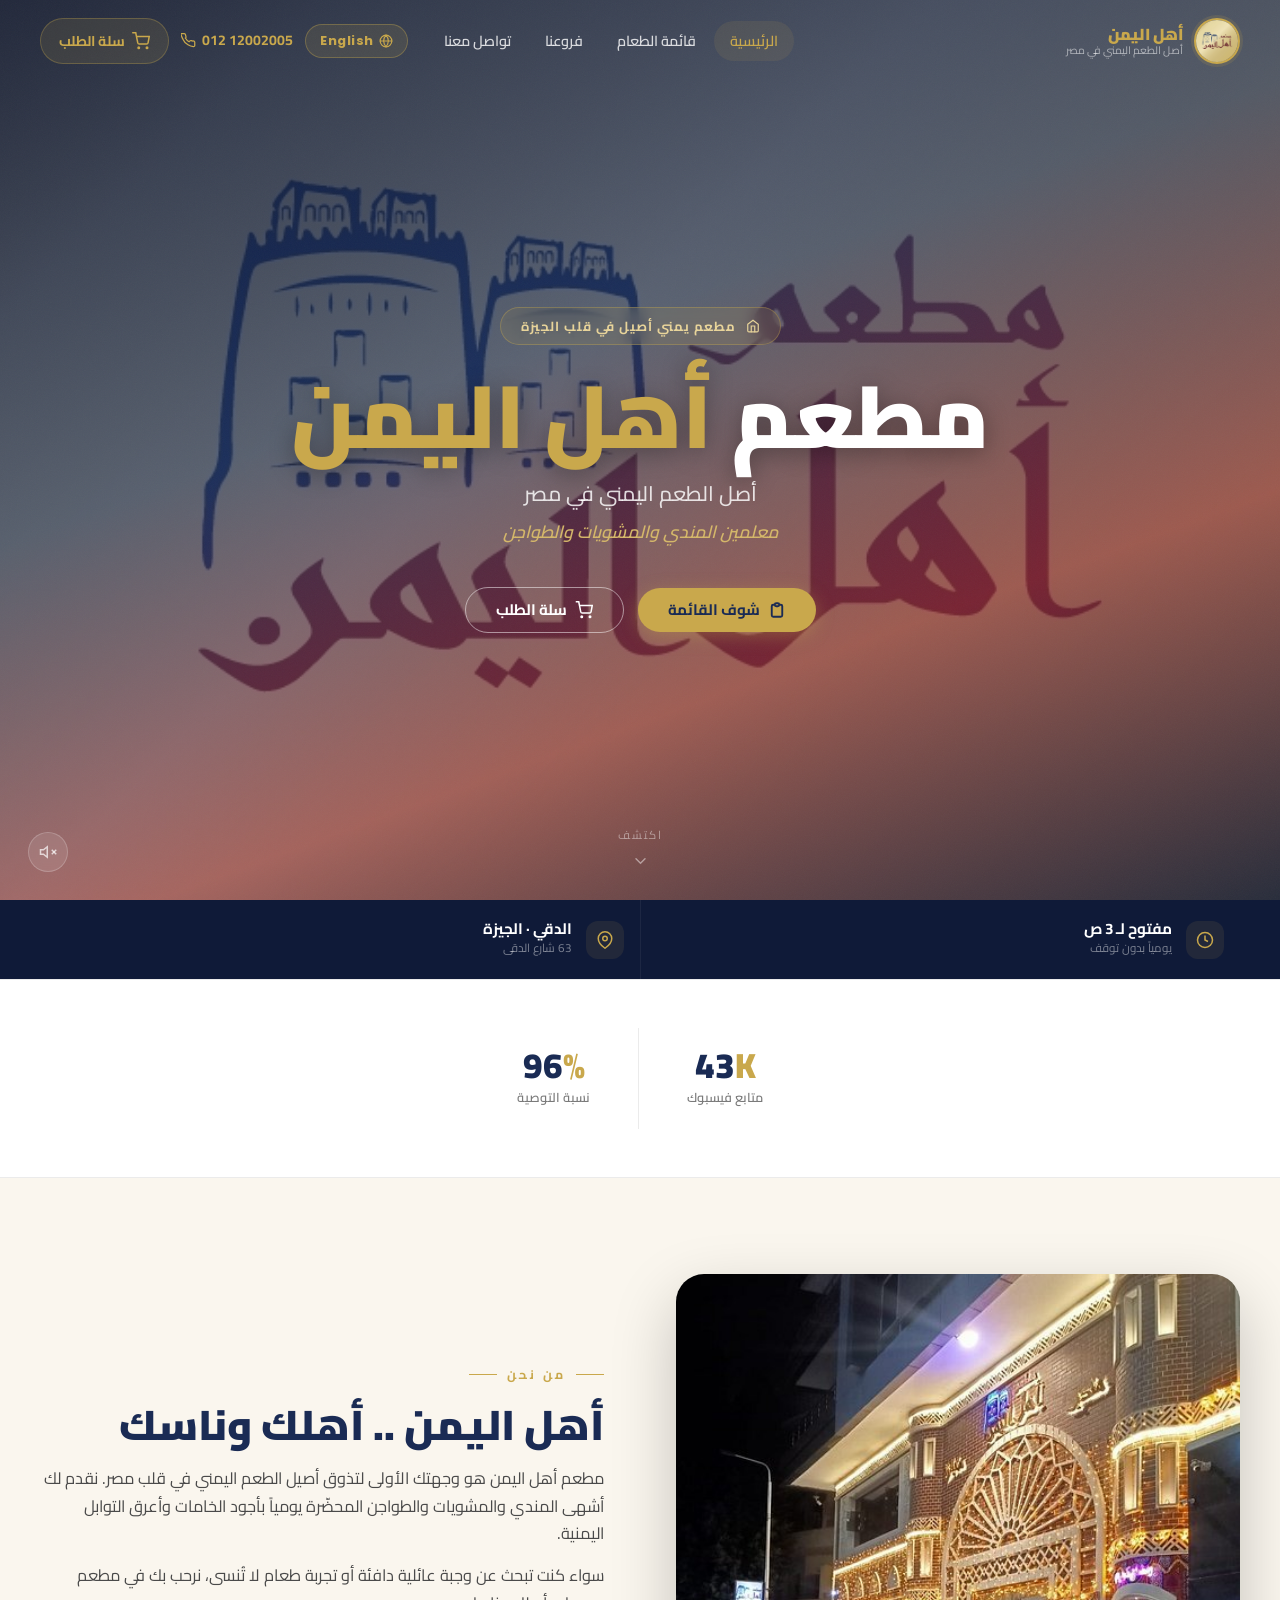
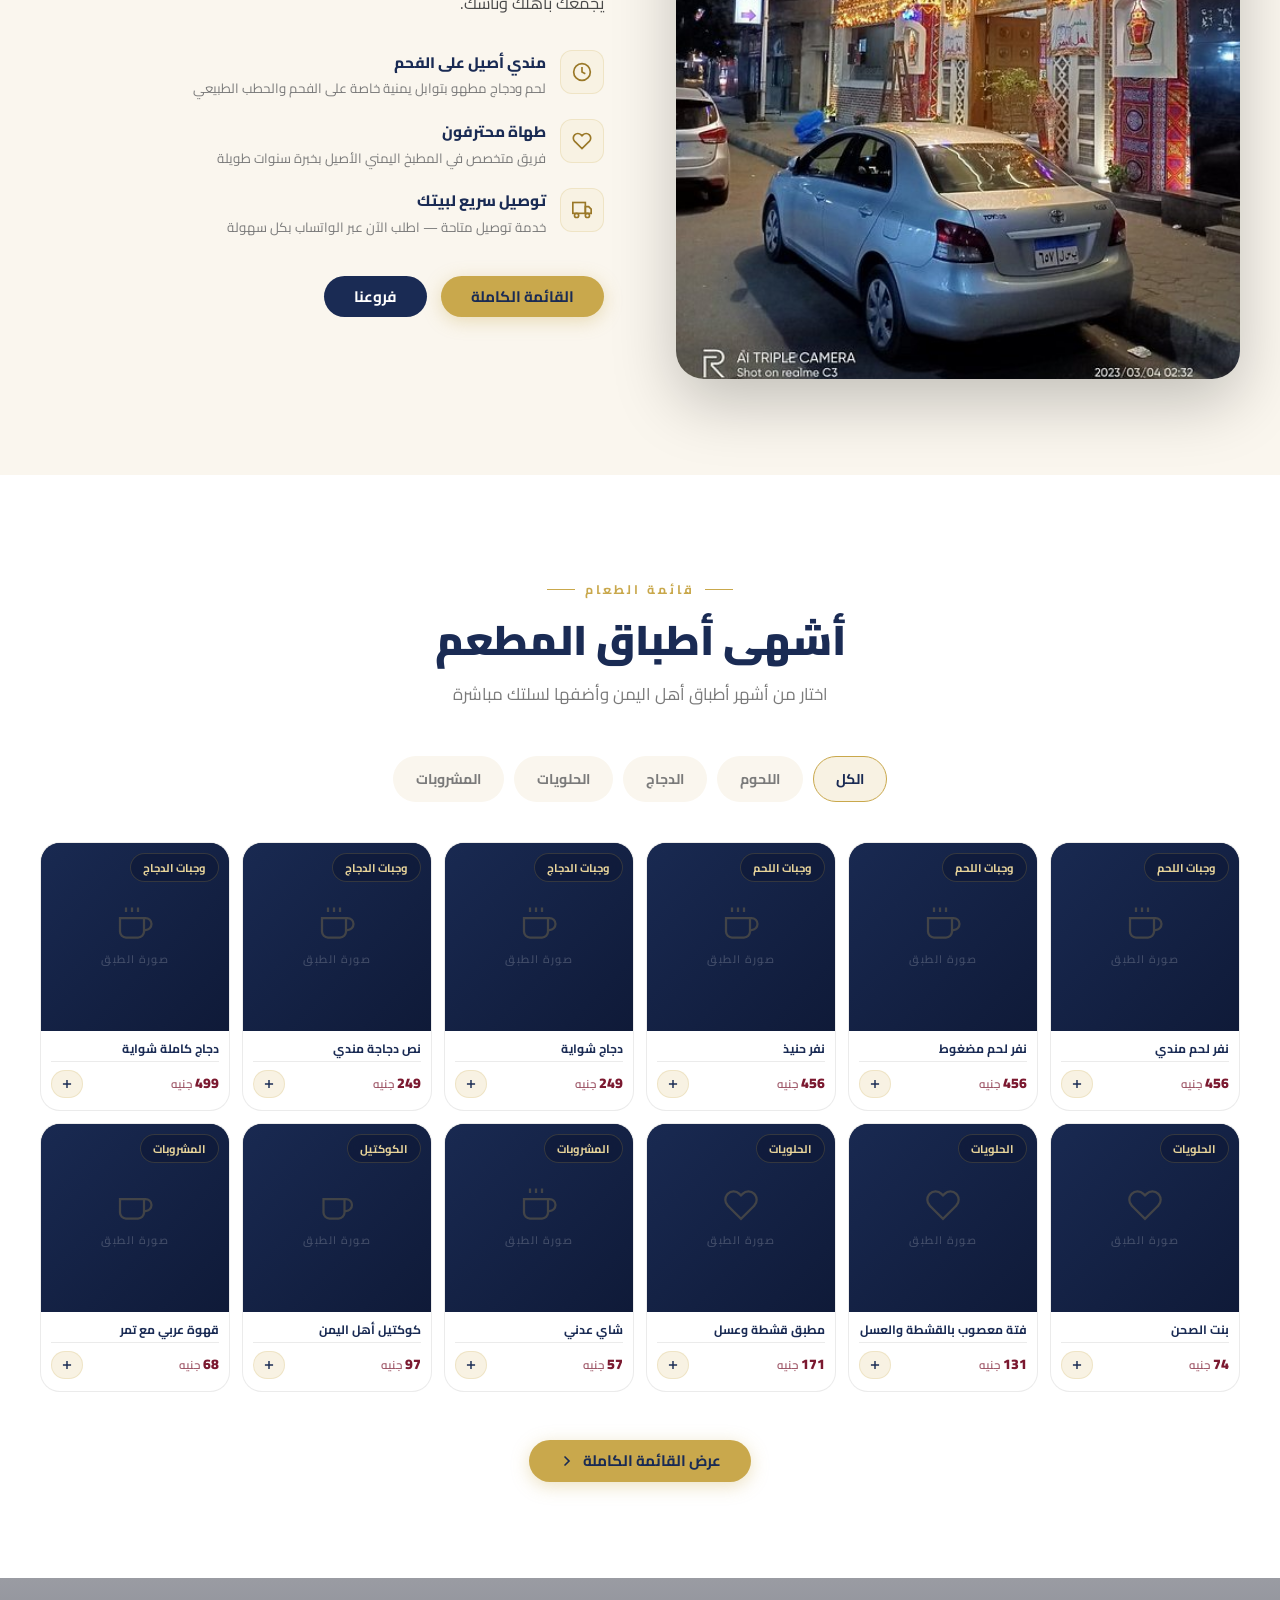
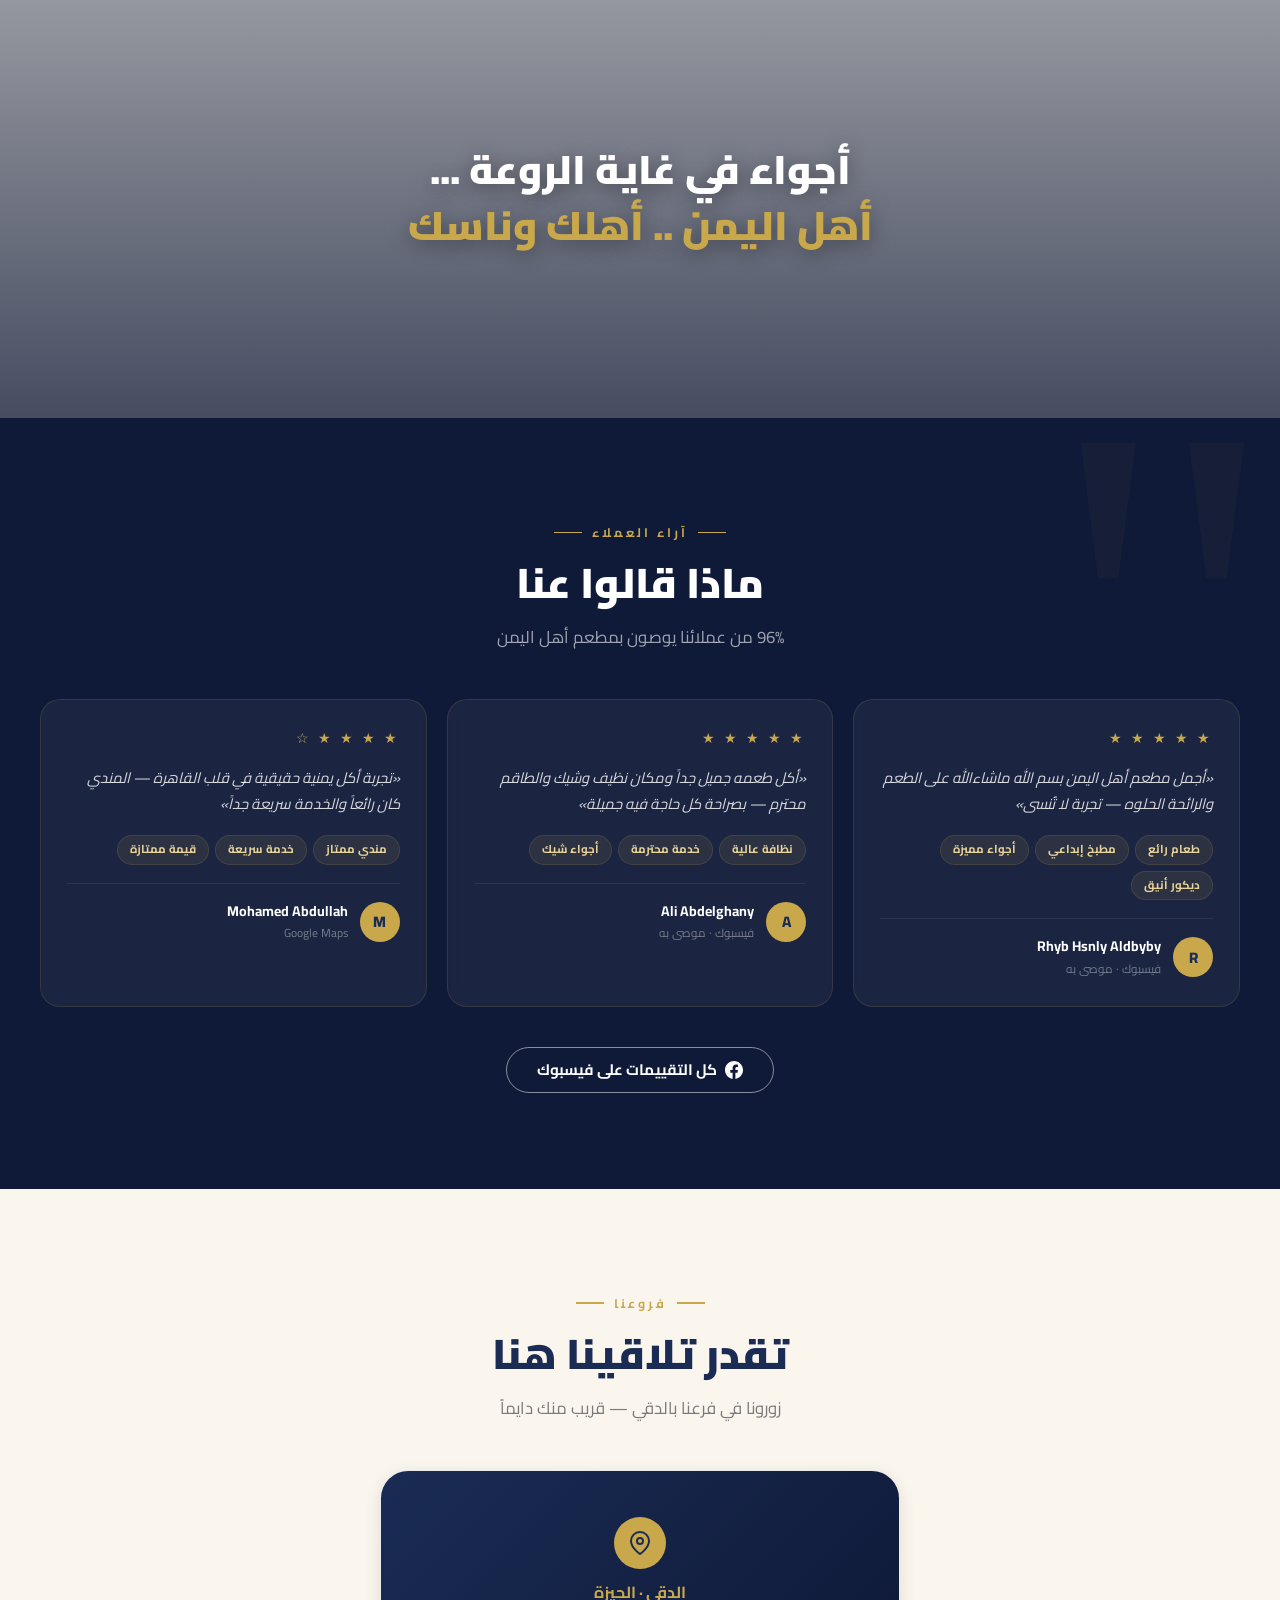
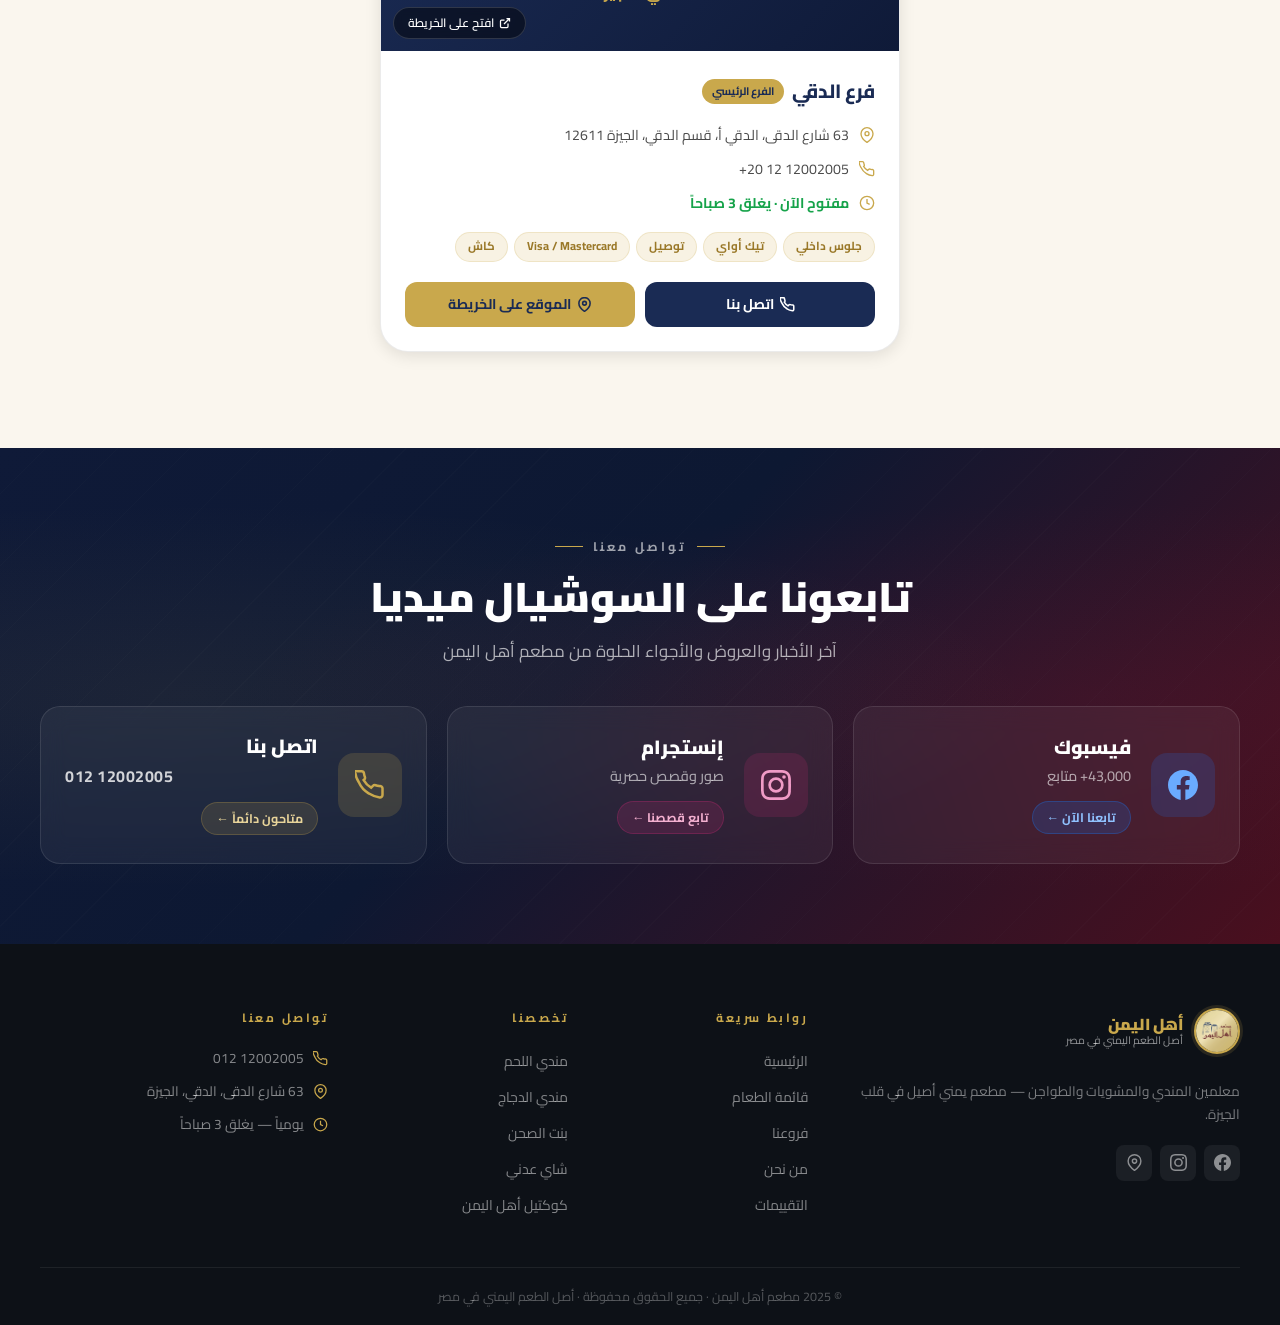
==== index.html @ 8a1598e8 "Initial commit — Bab AlYemen Modern Restaurant website Complete static website with 4 pages (index, " ====
<!DOCTYPE html>
<html lang="ar" dir="rtl">
<head>
  <meta charset="UTF-8">
  <meta name="viewport" content="width=device-width, initial-scale=1.0">
  <title>مطعم أهل اليمن | أصل الطعم اليمني في مصر</title>
  <meta name="description" content="مطعم أهل اليمن — معلمين المندي والمشويات والطواجن في قلب الدقي، الجيزة.">
  <link rel="icon" type="image/jpeg" href="photos/شعار.jpg">
  <link rel="preconnect" href="https://fonts.googleapis.com">
  <link rel="preconnect" href="https://fonts.gstatic.com" crossorigin>
  <link href="https://fonts.googleapis.com/css2?family=Cairo:wght@300;400;600;700;900&family=Poppins:wght@400;600;700;900&display=swap" rel="stylesheet">
  <link rel="stylesheet" href="css/style.css">
</head>
<body>

<!-- ══════════════════════════════════════
     HEADER
══════════════════════════════════════ -->
<header class="header" id="mainHeader">
  <div class="container header-inner">
    <a href="index.html" class="logo">
      <img class="logo-img" src="photos/شعار.jpg" alt="Ahl Al-Yemen Restaurant">
      <div class="logo-text">
        <span class="logo-name" data-ar="أهل اليمن">Ahl Al-Yemen</span>
        <span class="logo-tagline" data-ar="أصل الطعم اليمني في مصر">Authentic Yemeni Taste in Egypt</span>
      </div>
    </a>

    <nav class="nav">
      <a href="index.html" class="active" data-ar="الرئيسية">Home</a>
      <a href="menu.html" data-ar="قائمة الطعام">Menu</a>
      <a href="branches.html" data-ar="فروعنا">Our Branches</a>
      <a href="contact.html" data-ar="تواصل معنا">Contact Us</a>
    </nav>

    <div class="header-actions">
      <!-- Language Toggle -->
      <button class="lang-toggle" id="langToggle" onclick="toggleLanguage()" aria-label="Switch language">
        <svg viewBox="0 0 24 24" fill="none" stroke="currentColor" stroke-width="2" stroke-linecap="round"><circle cx="12" cy="12" r="10"/><line x1="2" y1="12" x2="22" y2="12"/><path d="M12 2a15.3 15.3 0 014 10 15.3 15.3 0 01-4 10 15.3 15.3 0 01-4-10 15.3 15.3 0 014-10z"/></svg>
        <span id="langLabel">English</span>
      </button>

      <a href="tel:+201212002005" class="header-phone">
        <svg viewBox="0 0 24 24" fill="none" stroke="currentColor" stroke-width="2" stroke-linecap="round"><path d="M22 16.92v3a2 2 0 01-2.18 2 19.79 19.79 0 01-8.63-3.07A19.5 19.5 0 013.07 9.81a19.79 19.79 0 01-3.07-8.67A2 2 0 012.18 1h3a2 2 0 012 1.72c.127.96.361 1.903.7 2.81a2 2 0 01-.45 2.11L6.91 8.09a16 16 0 006 6l1.45-1.45a2 2 0 012.11-.45c.907.339 1.85.573 2.81.7A2 2 0 0122 14.92z"/></svg>
        012 12002005
      </a>
      <button class="btn-cart" onclick="openCart()" aria-label="Order Cart">
        <svg viewBox="0 0 24 24" fill="none" stroke="currentColor" stroke-width="2" stroke-linecap="round"><circle cx="9" cy="21" r="1"/><circle cx="20" cy="21" r="1"/><path d="M1 1h4l2.68 13.39a2 2 0 002 1.61h9.72a2 2 0 002-1.61L23 6H6"/></svg>
        <span data-ar="سلة الطلب">Order Cart</span>
        <span class="cart-badge" hidden>0</span>
      </button>
    </div>

    <button class="menu-toggle" id="menuToggle" aria-label="Menu" aria-expanded="false">
      <span></span><span></span><span></span>
    </button>
  </div>
</header>

<!-- Mobile overlay + drawer -->
<div class="mobile-overlay" id="mobileOverlay"></div>
<aside class="mobile-drawer" id="mobileDrawer">
  <div class="mobile-drawer-head">
    <a href="index.html" class="logo">
      <img class="logo-img" src="photos/شعار.jpg" alt="Ahl Al-Yemen" style="width:38px;height:38px;">
      <div class="logo-text"><span class="logo-name" data-ar="أهل اليمن">Ahl Al-Yemen</span></div>
    </a>
    <button class="mobile-drawer-close" id="mobileClose" aria-label="Close">
      <svg width="18" height="18" viewBox="0 0 24 24" fill="none" stroke="currentColor" stroke-width="2.5" stroke-linecap="round"><line x1="18" y1="6" x2="6" y2="18"/><line x1="6" y1="6" x2="18" y2="18"/></svg>
    </button>
  </div>
  <nav class="mobile-drawer-nav">
    <a href="index.html" class="active" data-ar="الرئيسية">Home</a>
    <a href="menu.html" data-ar="قائمة الطعام">Menu</a>
    <a href="branches.html" data-ar="فروعنا">Our Branches</a>
    <a href="contact.html" data-ar="تواصل معنا">Contact Us</a>
  </nav>
  <div class="mobile-drawer-foot">
    <button class="btn btn-gold" onclick="openCart();document.getElementById('mobileDrawer').classList.remove('open');" style="width:100%;justify-content:center;">
      <svg width="18" height="18" viewBox="0 0 24 24" fill="none" stroke="currentColor" stroke-width="2"><circle cx="9" cy="21" r="1"/><circle cx="20" cy="21" r="1"/><path d="M1 1h4l2.68 13.39a2 2 0 002 1.61h9.72a2 2 0 002-1.61L23 6H6"/></svg>
      <span data-ar="سلة الطلب">Order Cart</span> <span class="cart-badge" hidden>0</span>
    </button>
    <a href="tel:+201212002005" class="btn btn-navy" style="width:100%;justify-content:center;direction:ltr;">012 12002005</a>
  </div>
</aside>

<!-- ══════════════════════════════════════
     HERO — VIDEO BACKGROUND
══════════════════════════════════════ -->
<section class="hero" id="home">
  <div class="hero-video-wrap">
    <video id="heroVideo" autoplay muted loop playsinline preload="auto" poster="photos/شعار.jpg">
      <source src="photos/ee.mp4" type="video/mp4">
    </video>
  </div>
  <div class="hero-overlay"></div>
  <div class="hero-grain"></div>

  <div class="container hero-content">
    <div class="hero-eyebrow">
      <svg viewBox="0 0 24 24" fill="none" stroke="currentColor" stroke-width="2" stroke-linecap="round"><path d="M3 9l9-7 9 7v11a2 2 0 01-2 2H5a2 2 0 01-2-2z"/><polyline points="9 22 9 12 15 12 15 22"/></svg>
      <span data-ar="مطعم يمني أصيل في قلب الجيزة">Authentic Yemeni Restaurant in the Heart of Giza</span>
    </div>
    <h1 class="hero-title"><span data-ar="مطعم ">Ahl </span><span class="gold" data-ar="أهل اليمن">Al-Yemen</span><span data-ar=""> Restaurant</span></h1>
    <p class="hero-subtitle" data-ar="أصل الطعم اليمني في مصر">Authentic Yemeni Taste in Egypt</p>
    <p class="hero-tagline" data-ar="معلمين المندي والمشويات والطواجن">Masters of Mandi, Grills &amp; Stews</p>
    <div class="hero-ctas">
      <a href="menu.html" class="btn btn-gold">
        <svg width="18" height="18" viewBox="0 0 24 24" fill="none" stroke="currentColor" stroke-width="2.5" stroke-linecap="round"><path d="M9 5H7a2 2 0 00-2 2v12a2 2 0 002 2h10a2 2 0 002-2V7a2 2 0 00-2-2h-2M9 5a2 2 0 002 2h2a2 2 0 002-2M9 5a2 2 0 012-2h2a2 2 0 012 2"/></svg>
        <span data-ar="شوف القائمة">View Menu</span>
      </a>
      <button class="btn btn-ghost" onclick="openCart()">
        <svg width="18" height="18" viewBox="0 0 24 24" fill="none" stroke="currentColor" stroke-width="2"><circle cx="9" cy="21" r="1"/><circle cx="20" cy="21" r="1"/><path d="M1 1h4l2.68 13.39a2 2 0 002 1.61h9.72a2 2 0 002-1.61L23 6H6"/></svg>
        <span data-ar="سلة الطلب">Order Cart</span>
      </button>
    </div>
  </div>

  <button class="video-ctrl" id="videoCtrl" aria-label="Mute">
    <svg class="ico-mute" viewBox="0 0 24 24" fill="none" stroke="currentColor" stroke-width="2"><polygon points="11 5 6 9 2 9 2 15 6 15 11 19 11 5"/><line x1="23" y1="9" x2="17" y2="15"/><line x1="17" y1="9" x2="23" y2="15"/></svg>
    <svg class="ico-unmute" style="display:none" viewBox="0 0 24 24" fill="none" stroke="currentColor" stroke-width="2"><polygon points="11 5 6 9 2 9 2 15 6 15 11 19 11 5"/><path d="M15.54 8.46a5 5 0 010 7.07M19.07 4.93a10 10 0 010 14.14"/></svg>
  </button>

  <div class="hero-scroll" aria-hidden="true">
    <span data-ar="اكتشف">Discover</span>
    <svg viewBox="0 0 24 24" fill="none" stroke="currentColor" stroke-width="2" stroke-linecap="round"><polyline points="6 9 12 15 18 9"/></svg>
  </div>
</section>

<!-- ══════════════════════════════════════
     STATS BAR
══════════════════════════════════════ -->
<div class="stats-bar">
  <div class="container stats-inner">
    <div class="stat-item">
      <div class="stat-ico">
        <svg viewBox="0 0 24 24" fill="none" stroke="currentColor" stroke-width="2"><circle cx="12" cy="12" r="10"/><polyline points="12 6 12 12 16 14"/></svg>
      </div>
      <div><div class="stat-val" data-ar="مفتوح لـ 3 ص">Open till 3 AM</div><div class="stat-lbl" data-ar="يومياً بدون توقف">Daily Non-stop</div></div>
    </div>
    <div class="stat-item">
      <div class="stat-ico">
        <svg viewBox="0 0 24 24" fill="none" stroke="currentColor" stroke-width="2"><path d="M21 10c0 7-9 13-9 13s-9-6-9-13a9 9 0 0118 0z"/><circle cx="12" cy="10" r="3"/></svg>
      </div>
      <div><div class="stat-val" data-ar="الدقي · الجيزة">Dokki · Giza</div><div class="stat-lbl" data-ar="63 شارع الدقى">63 Dokki St.</div></div>
    </div>
  </div>
</div>

<!-- ══════════════════════════════════════
     TRUST NUMBERS
══════════════════════════════════════ -->
<div class="trust-row">
  <div class="container trust-inner">
    <div class="trust-item reveal">
      <div class="trust-num">43<span class="accent">K</span></div>
      <div class="trust-lbl" data-ar="متابع فيسبوك">Facebook Followers</div>
    </div>
    <div class="trust-item reveal reveal-delay-1">
      <div class="trust-num">96<span class="accent">%</span></div>
      <div class="trust-lbl" data-ar="نسبة التوصية">Recommendation Rate</div>
    </div>
  </div>
</div>

<!-- ══════════════════════════════════════
     ABOUT
══════════════════════════════════════ -->
<section class="about-section" id="about">
  <div class="container about-grid">
    <div class="about-visual reveal">
      <div class="about-video-wrap">
        <img src="photos/ww.jpg" alt="مطعم أهل اليمن" style="width:100%;height:100%;object-fit:cover;display:block;max-width:none;">
      </div>
    </div>

    <div class="about-content reveal reveal-delay-1">
      <div class="section-label" data-ar="من نحن">About Us</div>
      <h2 class="section-title" data-ar="أهل اليمن .. أهلك وناسك">Ahl Al-Yemen... Your Family</h2>
      <p class="about-text" data-ar="مطعم أهل اليمن هو وجهتك الأولى لتذوق أصيل الطعم اليمني في قلب مصر. نقدم لك أشهى المندي والمشويات والطواجن المحضّرة يومياً بأجود الخامات وأعرق التوابل اليمنية.">Ahl Al-Yemen Restaurant is your first destination for authentic Yemeni cuisine in the heart of Egypt. We serve the finest Mandi, grills and stews prepared daily with the best ingredients and the most authentic Yemeni spices.</p>
      <p class="about-text" data-ar="سواء كنت تبحث عن وجبة عائلية دافئة أو تجربة طعام لا تُنسى، نرحب بك في مطعم يجمعك بأهلك وناسك.">Whether you're looking for a warm family meal or an unforgettable dining experience, we welcome you to a restaurant that brings you together with your people.</p>

      <div class="about-features">
        <div class="about-feature">
          <div class="about-feat-ico">
            <svg viewBox="0 0 24 24" fill="none" stroke="currentColor" stroke-width="2"><path d="M12 2C6.48 2 2 6.48 2 12s4.48 10 10 10 10-4.48 10-10S17.52 2 12 2z"/><path d="M12 6v6l4 2"/></svg>
          </div>
          <div>
            <div class="about-feat-title" data-ar="مندي أصيل على الفحم">Authentic Charcoal Mandi</div>
            <div class="about-feat-desc" data-ar="لحم ودجاج مطهو بتوابل يمنية خاصة على الفحم والحطب الطبيعي">Lamb and chicken slow-cooked with special Yemeni spices over natural charcoal</div>
          </div>
        </div>
        <div class="about-feature">
          <div class="about-feat-ico">
            <svg viewBox="0 0 24 24" fill="none" stroke="currentColor" stroke-width="2"><path d="M20.84 4.61a5.5 5.5 0 00-7.78 0L12 5.67l-1.06-1.06a5.5 5.5 0 00-7.78 7.78l1.06 1.06L12 21.23l7.78-7.78 1.06-1.06a5.5 5.5 0 000-7.78z"/></svg>
          </div>
          <div>
            <div class="about-feat-title" data-ar="طهاة محترفون">Professional Chefs</div>
            <div class="about-feat-desc" data-ar="فريق متخصص في المطبخ اليمني الأصيل بخبرة سنوات طويلة">A team specialized in authentic Yemeni cuisine with years of experience</div>
          </div>
        </div>
        <div class="about-feature">
          <div class="about-feat-ico">
            <svg viewBox="0 0 24 24" fill="none" stroke="currentColor" stroke-width="2"><rect x="1" y="3" width="15" height="13"/><polygon points="16 8 20 8 23 11 23 16 16 16 16 8"/><circle cx="5.5" cy="18.5" r="2.5"/><circle cx="18.5" cy="18.5" r="2.5"/></svg>
          </div>
          <div>
            <div class="about-feat-title" data-ar="توصيل سريع لبيتك">Fast Home Delivery</div>
            <div class="about-feat-desc" data-ar="خدمة توصيل متاحة — اطلب الآن عبر الواتساب بكل سهولة">Delivery available — order now via WhatsApp with ease</div>
          </div>
        </div>
      </div>

      <div style="display:flex;gap:14px;flex-wrap:wrap;margin-top:36px;">
        <a href="menu.html" class="btn btn-gold" data-ar="القائمة الكاملة">Full Menu</a>
        <a href="branches.html" class="btn btn-navy" data-ar="فروعنا">Our Branches</a>
      </div>
    </div>
  </div>
</section>

<!-- ══════════════════════════════════════
     MENU PREVIEW
══════════════════════════════════════ -->
<section class="menu-preview" id="menu">
  <div class="container">
    <div class="section-header">
      <div class="section-label" data-ar="قائمة الطعام">Food Menu</div>
      <h2 class="section-title" data-ar="أشهى أطباق المطعم">Restaurant's Best Dishes</h2>
      <p class="section-sub" data-ar="اختار من أشهر أطباق أهل اليمن وأضفها لسلتك مباشرة">Choose from Ahl Al-Yemen's most popular dishes and add to your cart directly</p>
    </div>

    <div class="cat-filter">
      <button class="cat-pill active" data-cat="all" data-ar="الكل">All</button>
      <button class="cat-pill" data-cat="meat" data-ar="اللحوم">Meats</button>
      <button class="cat-pill" data-cat="chicken" data-ar="الدجاج">Chicken</button>
      <button class="cat-pill" data-cat="sweets" data-ar="الحلويات">Sweets</button>
      <button class="cat-pill" data-cat="drinks" data-ar="المشروبات">Drinks</button>
    </div>

    <div class="dish-grid">

      <!-- MEAT DISHES -->
      <article class="dish-card reveal" data-cat="meat">
        <div class="dish-photo">
          <div class="dish-photo-holder">
            <div class="dish-photo-pattern"></div>
            <svg viewBox="0 0 24 24" fill="none" stroke="currentColor" stroke-width="1.5"><path d="M18 8h1a4 4 0 010 8h-1M2 8h16v9a4 4 0 01-4 4H6a4 4 0 01-4-4V8zM6 1v3M10 1v3M14 1v3"/></svg>
            <span data-ar="صورة الطبق">Dish Photo</span>
          </div>
          <div class="dish-photo-badge" data-ar="وجبات اللحم">Meat Dishes</div>
        </div>
        <div class="dish-body">
          <div class="dish-cat" data-ar="وجبات اللحم">Meat Dishes</div>
          <h3 class="dish-name" data-ar="نفر لحم مندي">Lamb Mandi (Single)</h3>
          <p class="dish-desc" data-ar="لحم مندي أصيل مطهو على الفحم مع أرز بالتوابل اليمنية وسحاوق أحمر">Authentic charcoal mandi lamb with saffron rice and red schug</p>
          <div class="dish-footer">
            <div class="dish-price">456 <small data-ar="جنيه">EGP</small></div>
            <button class="btn-add" data-id="meat-1" data-name="Lamb Mandi (Single)" data-price="456">
              <svg width="14" height="14" viewBox="0 0 24 24" fill="none" stroke="currentColor" stroke-width="2.5"><line x1="12" y1="5" x2="12" y2="19"/><line x1="5" y1="12" x2="19" y2="12"/></svg>
              <span class="btn-add-text" data-ar="أضف للسلة">Add to Cart</span>
            </button>
          </div>
        </div>
      </article>

      <article class="dish-card reveal reveal-delay-1" data-cat="meat">
        <div class="dish-photo">
          <div class="dish-photo-holder">
            <div class="dish-photo-pattern"></div>
            <svg viewBox="0 0 24 24" fill="none" stroke="currentColor" stroke-width="1.5"><path d="M18 8h1a4 4 0 010 8h-1M2 8h16v9a4 4 0 01-4 4H6a4 4 0 01-4-4V8zM6 1v3M10 1v3M14 1v3"/></svg>
            <span data-ar="صورة الطبق">Dish Photo</span>
          </div>
          <div class="dish-photo-badge" data-ar="وجبات اللحم">Meat Dishes</div>
        </div>
        <div class="dish-body">
          <div class="dish-cat" data-ar="وجبات اللحم">Meat Dishes</div>
          <h3 class="dish-name" data-ar="نفر لحم مضغوط">Compressed Lamb (Single)</h3>
          <p class="dish-desc" data-ar="لحم مضغوط على البخار بنكهة يمنية لا تُقاوم مع أرز البسمتي">Steamed compressed lamb with irresistible Yemeni flavors and basmati rice</p>
          <div class="dish-footer">
            <div class="dish-price">456 <small data-ar="جنيه">EGP</small></div>
            <button class="btn-add" data-id="meat-2" data-name="Compressed Lamb (Single)" data-price="456">
              <svg width="14" height="14" viewBox="0 0 24 24" fill="none" stroke="currentColor" stroke-width="2.5"><line x1="12" y1="5" x2="12" y2="19"/><line x1="5" y1="12" x2="19" y2="12"/></svg>
              <span class="btn-add-text" data-ar="أضف للسلة">Add to Cart</span>
            </button>
          </div>
        </div>
      </article>

      <article class="dish-card reveal reveal-delay-2" data-cat="meat">
        <div class="dish-photo">
          <div class="dish-photo-holder">
            <div class="dish-photo-pattern"></div>
            <svg viewBox="0 0 24 24" fill="none" stroke="currentColor" stroke-width="1.5"><path d="M18 8h1a4 4 0 010 8h-1M2 8h16v9a4 4 0 01-4 4H6a4 4 0 01-4-4V8zM6 1v3M10 1v3M14 1v3"/></svg>
            <span data-ar="صورة الطبق">Dish Photo</span>
          </div>
          <div class="dish-photo-badge" data-ar="وجبات اللحم">Meat Dishes</div>
        </div>
        <div class="dish-body">
          <div class="dish-cat" data-ar="وجبات اللحم">Meat Dishes</div>
          <h3 class="dish-name" data-ar="نفر حنيذ">Hanith Lamb (Single)</h3>
          <p class="dish-desc" data-ar="لحم حنيذ يمني أصيل مطهو ببطء مع الأرز والتوابل">Authentic Yemeni slow-cooked hanith lamb with rice and spices</p>
          <div class="dish-footer">
            <div class="dish-price">456 <small data-ar="جنيه">EGP</small></div>
            <button class="btn-add" data-id="meat-3" data-name="Hanith Lamb (Single)" data-price="456">
              <svg width="14" height="14" viewBox="0 0 24 24" fill="none" stroke="currentColor" stroke-width="2.5"><line x1="12" y1="5" x2="12" y2="19"/><line x1="5" y1="12" x2="19" y2="12"/></svg>
              <span class="btn-add-text" data-ar="أضف للسلة">Add to Cart</span>
            </button>
          </div>
        </div>
      </article>

      <!-- CHICKEN -->
      <article class="dish-card reveal" data-cat="chicken">
        <div class="dish-photo">
          <div class="dish-photo-holder">
            <div class="dish-photo-pattern"></div>
            <svg viewBox="0 0 24 24" fill="none" stroke="currentColor" stroke-width="1.5"><path d="M18 8h1a4 4 0 010 8h-1M2 8h16v9a4 4 0 01-4 4H6a4 4 0 01-4-4V8zM6 1v3M10 1v3M14 1v3"/></svg>
            <span data-ar="صورة الطبق">Dish Photo</span>
          </div>
          <div class="dish-photo-badge" data-ar="وجبات الدجاج">Chicken Dishes</div>
        </div>
        <div class="dish-body">
          <div class="dish-cat" data-ar="وجبات الدجاج">Chicken Dishes</div>
          <h3 class="dish-name" data-ar="دجاج شواية">Grilled Chicken (Half)</h3>
          <p class="dish-desc" data-ar="نصف دجاجة شواية بالتتبيلة الحرازي مع الأرز وسلطة السحاوق الأحمر">Half grilled chicken with Harazi marinade, rice and red schug salad</p>
          <div class="dish-footer">
            <div class="dish-price">249 <small data-ar="جنيه">EGP</small></div>
            <button class="btn-add" data-id="chk-1" data-name="Grilled Chicken (Half)" data-price="249.66">
              <svg width="14" height="14" viewBox="0 0 24 24" fill="none" stroke="currentColor" stroke-width="2.5"><line x1="12" y1="5" x2="12" y2="19"/><line x1="5" y1="12" x2="19" y2="12"/></svg>
              <span class="btn-add-text" data-ar="أضف للسلة">Add to Cart</span>
            </button>
          </div>
        </div>
      </article>

      <article class="dish-card reveal reveal-delay-1" data-cat="chicken">
        <div class="dish-photo">
          <div class="dish-photo-holder">
            <div class="dish-photo-pattern"></div>
            <svg viewBox="0 0 24 24" fill="none" stroke="currentColor" stroke-width="1.5"><path d="M18 8h1a4 4 0 010 8h-1M2 8h16v9a4 4 0 01-4 4H6a4 4 0 01-4-4V8zM6 1v3M10 1v3M14 1v3"/></svg>
            <span data-ar="صورة الطبق">Dish Photo</span>
          </div>
          <div class="dish-photo-badge" data-ar="وجبات الدجاج">Chicken Dishes</div>
        </div>
        <div class="dish-body">
          <div class="dish-cat" data-ar="وجبات الدجاج">Chicken Dishes</div>
          <h3 class="dish-name" data-ar="نص دجاجة مندي">Half Chicken Mandi</h3>
          <p class="dish-desc" data-ar="نصف دجاجة مندي مع الأرز والسحاوق الأحمر">Half chicken mandi with rice and red schug</p>
          <div class="dish-footer">
            <div class="dish-price">249 <small data-ar="جنيه">EGP</small></div>
            <button class="btn-add" data-id="chk-2" data-name="Half Chicken Mandi" data-price="249.66">
              <svg width="14" height="14" viewBox="0 0 24 24" fill="none" stroke="currentColor" stroke-width="2.5"><line x1="12" y1="5" x2="12" y2="19"/><line x1="5" y1="12" x2="19" y2="12"/></svg>
              <span class="btn-add-text" data-ar="أضف للسلة">Add to Cart</span>
            </button>
          </div>
        </div>
      </article>

      <article class="dish-card reveal reveal-delay-2" data-cat="chicken">
        <div class="dish-photo">
          <div class="dish-photo-holder">
            <div class="dish-photo-pattern"></div>
            <svg viewBox="0 0 24 24" fill="none" stroke="currentColor" stroke-width="1.5"><path d="M18 8h1a4 4 0 010 8h-1M2 8h16v9a4 4 0 01-4 4H6a4 4 0 01-4-4V8zM6 1v3M10 1v3M14 1v3"/></svg>
            <span data-ar="صورة الطبق">Dish Photo</span>
          </div>
          <div class="dish-photo-badge" data-ar="وجبات الدجاج">Chicken Dishes</div>
        </div>
        <div class="dish-body">
          <div class="dish-cat" data-ar="وجبات الدجاج">Chicken Dishes</div>
          <h3 class="dish-name" data-ar="دجاج كاملة شواية">Full Grilled Chicken</h3>
          <p class="dish-desc" data-ar="دجاجة كاملة تكفي فردين مع أرز مندي وسلطة سحاوق أحمر">Whole chicken serves two with mandi rice and red schug salad</p>
          <div class="dish-footer">
            <div class="dish-price">499 <small data-ar="جنيه">EGP</small></div>
            <button class="btn-add" data-id="chk-3" data-name="Full Grilled Chicken" data-price="499.32">
              <svg width="14" height="14" viewBox="0 0 24 24" fill="none" stroke="currentColor" stroke-width="2.5"><line x1="12" y1="5" x2="12" y2="19"/><line x1="5" y1="12" x2="19" y2="12"/></svg>
              <span class="btn-add-text" data-ar="أضف للسلة">Add to Cart</span>
            </button>
          </div>
        </div>
      </article>

      <!-- SWEETS -->
      <article class="dish-card reveal" data-cat="sweets">
        <div class="dish-photo">
          <div class="dish-photo-holder">
            <div class="dish-photo-pattern"></div>
            <svg viewBox="0 0 24 24" fill="none" stroke="currentColor" stroke-width="1.5"><path d="M20.84 4.61a5.5 5.5 0 00-7.78 0L12 5.67l-1.06-1.06a5.5 5.5 0 00-7.78 7.78l1.06 1.06L12 21.23l7.78-7.78 1.06-1.06a5.5 5.5 0 000-7.78z"/></svg>
            <span data-ar="صورة الطبق">Dish Photo</span>
          </div>
          <div class="dish-photo-badge" data-ar="الحلويات">Sweets</div>
        </div>
        <div class="dish-body">
          <div class="dish-cat" data-ar="الحلويات">Sweets</div>
          <h3 class="dish-name" data-ar="بنت الصحن">Bint Al-Sahn</h3>
          <p class="dish-desc" data-ar="الحلوى اليمنية الأشهر — عجينة طرية بالعسل الطبيعي والسمن البلدي">Yemen's most famous dessert — soft dough with natural honey and ghee</p>
          <div class="dish-footer">
            <div class="dish-price">74 <small data-ar="جنيه">EGP</small></div>
            <button class="btn-add" data-id="sw-1" data-name="Bint Al-Sahn" data-price="74.10">
              <svg width="14" height="14" viewBox="0 0 24 24" fill="none" stroke="currentColor" stroke-width="2.5"><line x1="12" y1="5" x2="12" y2="19"/><line x1="5" y1="12" x2="19" y2="12"/></svg>
              <span class="btn-add-text" data-ar="أضف للسلة">Add to Cart</span>
            </button>
          </div>
        </div>
      </article>

      <article class="dish-card reveal reveal-delay-1" data-cat="sweets">
        <div class="dish-photo">
          <div class="dish-photo-holder">
            <div class="dish-photo-pattern"></div>
            <svg viewBox="0 0 24 24" fill="none" stroke="currentColor" stroke-width="1.5"><path d="M20.84 4.61a5.5 5.5 0 00-7.78 0L12 5.67l-1.06-1.06a5.5 5.5 0 00-7.78 7.78l1.06 1.06L12 21.23l7.78-7.78 1.06-1.06a5.5 5.5 0 000-7.78z"/></svg>
            <span data-ar="صورة الطبق">Dish Photo</span>
          </div>
          <div class="dish-photo-badge" data-ar="الحلويات">Sweets</div>
        </div>
        <div class="dish-body">
          <div class="dish-cat" data-ar="الحلويات">Sweets</div>
          <h3 class="dish-name" data-ar="فتة معصوب بالقشطة والعسل">Ma'soob with Cream &amp; Honey</h3>
          <p class="dish-desc" data-ar="معصوب مع القشطة الطازجة والعسل الطبيعي">Ma'soob with fresh cream and natural honey</p>
          <div class="dish-footer">
            <div class="dish-price">131 <small data-ar="جنيه">EGP</small></div>
            <button class="btn-add" data-id="sw-2" data-name="Ma'soob with Cream & Honey" data-price="131.10">
              <svg width="14" height="14" viewBox="0 0 24 24" fill="none" stroke="currentColor" stroke-width="2.5"><line x1="12" y1="5" x2="12" y2="19"/><line x1="5" y1="12" x2="19" y2="12"/></svg>
              <span class="btn-add-text" data-ar="أضف للسلة">Add to Cart</span>
            </button>
          </div>
        </div>
      </article>

      <article class="dish-card reveal reveal-delay-2" data-cat="sweets">
        <div class="dish-photo">
          <div class="dish-photo-holder">
            <div class="dish-photo-pattern"></div>
            <svg viewBox="0 0 24 24" fill="none" stroke="currentColor" stroke-width="1.5"><path d="M20.84 4.61a5.5 5.5 0 00-7.78 0L12 5.67l-1.06-1.06a5.5 5.5 0 00-7.78 7.78l1.06 1.06L12 21.23l7.78-7.78 1.06-1.06a5.5 5.5 0 000-7.78z"/></svg>
            <span data-ar="صورة الطبق">Dish Photo</span>
          </div>
          <div class="dish-photo-badge" data-ar="الحلويات">Sweets</div>
        </div>
        <div class="dish-body">
          <div class="dish-cat" data-ar="الحلويات">Sweets</div>
          <h3 class="dish-name" data-ar="مطبق قشطة وعسل">Matbaq with Cream &amp; Honey</h3>
          <p class="dish-desc" data-ar="يقدم ساخناً مع القشطة الطازجة والعسل الطبيعي">Served hot with fresh cream and natural honey</p>
          <div class="dish-footer">
            <div class="dish-price">171 <small data-ar="جنيه">EGP</small></div>
            <button class="btn-add" data-id="sw-3" data-name="Matbaq with Cream & Honey" data-price="171">
              <svg width="14" height="14" viewBox="0 0 24 24" fill="none" stroke="currentColor" stroke-width="2.5"><line x1="12" y1="5" x2="12" y2="19"/><line x1="5" y1="12" x2="19" y2="12"/></svg>
              <span class="btn-add-text" data-ar="أضف للسلة">Add to Cart</span>
            </button>
          </div>
        </div>
      </article>

      <!-- DRINKS -->
      <article class="dish-card reveal" data-cat="drinks">
        <div class="dish-photo">
          <div class="dish-photo-holder">
            <div class="dish-photo-pattern"></div>
            <svg viewBox="0 0 24 24" fill="none" stroke="currentColor" stroke-width="1.5"><path d="M18 8h1a4 4 0 010 8h-1M2 8h16v9a4 4 0 01-4 4H6a4 4 0 01-4-4V8z"/><path d="M6 1v3M10 1v3M14 1v3"/></svg>
            <span data-ar="صورة الطبق">Dish Photo</span>
          </div>
          <div class="dish-photo-badge" data-ar="المشروبات">Drinks</div>
        </div>
        <div class="dish-body">
          <div class="dish-cat" data-ar="المشروبات الساخنة">Hot Drinks</div>
          <h3 class="dish-name" data-ar="شاي عدني">Adeni Tea</h3>
          <p class="dish-desc" data-ar="شاي يمني تقليدي بالهيل والقرفة مع حليب محلى مكثف لطعم غني وعطري">Traditional Yemeni tea with cardamom and cinnamon with condensed milk</p>
          <div class="dish-footer">
            <div class="dish-price">57 <small data-ar="جنيه">EGP</small></div>
            <button class="btn-add" data-id="dr-1" data-name="Adeni Tea" data-price="57">
              <svg width="14" height="14" viewBox="0 0 24 24" fill="none" stroke="currentColor" stroke-width="2.5"><line x1="12" y1="5" x2="12" y2="19"/><line x1="5" y1="12" x2="19" y2="12"/></svg>
              <span class="btn-add-text" data-ar="أضف للسلة">Add to Cart</span>
            </button>
          </div>
        </div>
      </article>

      <article class="dish-card reveal reveal-delay-1" data-cat="drinks">
        <div class="dish-photo">
          <div class="dish-photo-holder">
            <div class="dish-photo-pattern"></div>
            <svg viewBox="0 0 24 24" fill="none" stroke="currentColor" stroke-width="1.5"><path d="M17 8h1a4 4 0 010 8h-1M3 8h14v9a4 4 0 01-4 4H7a4 4 0 01-4-4V8z"/></svg>
            <span data-ar="صورة الطبق">Dish Photo</span>
          </div>
          <div class="dish-photo-badge" data-ar="الكوكتيل">Cocktails</div>
        </div>
        <div class="dish-body">
          <div class="dish-cat" data-ar="الكوكتيل">Cocktails</div>
          <h3 class="dish-name" data-ar="كوكتيل أهل اليمن">Ahl Al-Yemen Cocktail</h3>
          <p class="dish-desc" data-ar="كوكتيل المطعم الخاص من المانجو الطازج والنعناع">Restaurant's special cocktail with fresh mango and mint</p>
          <div class="dish-footer">
            <div class="dish-price">97 <small data-ar="جنيه">EGP</small></div>
            <button class="btn-add" data-id="dr-2" data-name="Ahl Al-Yemen Cocktail" data-price="96.90">
              <svg width="14" height="14" viewBox="0 0 24 24" fill="none" stroke="currentColor" stroke-width="2.5"><line x1="12" y1="5" x2="12" y2="19"/><line x1="5" y1="12" x2="19" y2="12"/></svg>
              <span class="btn-add-text" data-ar="أضف للسلة">Add to Cart</span>
            </button>
          </div>
        </div>
      </article>

      <article class="dish-card reveal reveal-delay-2" data-cat="drinks">
        <div class="dish-photo">
          <div class="dish-photo-holder">
            <div class="dish-photo-pattern"></div>
            <svg viewBox="0 0 24 24" fill="none" stroke="currentColor" stroke-width="1.5"><path d="M18 8h1a4 4 0 010 8h-1M2 8h16v9a4 4 0 01-4 4H6a4 4 0 01-4-4V8z"/></svg>
            <span data-ar="صورة الطبق">Dish Photo</span>
          </div>
          <div class="dish-photo-badge" data-ar="المشروبات">Drinks</div>
        </div>
        <div class="dish-body">
          <div class="dish-cat" data-ar="المشروبات الساخنة">Hot Drinks</div>
          <h3 class="dish-name" data-ar="قهوة عربي مع تمر">Arabic Coffee with Dates</h3>
          <p class="dish-desc" data-ar="قهوة عربية أصيلة بنكهة الهيل تقدم مع التمر">Authentic Arabic coffee with cardamom served with dates</p>
          <div class="dish-footer">
            <div class="dish-price">68 <small data-ar="جنيه">EGP</small></div>
            <button class="btn-add" data-id="dr-3" data-name="Arabic Coffee with Dates" data-price="68.40">
              <svg width="14" height="14" viewBox="0 0 24 24" fill="none" stroke="currentColor" stroke-width="2.5"><line x1="12" y1="5" x2="12" y2="19"/><line x1="5" y1="12" x2="19" y2="12"/></svg>
              <span class="btn-add-text" data-ar="أضف للسلة">Add to Cart</span>
            </button>
          </div>
        </div>
      </article>

    </div><!-- /dish-grid -->

    <div style="text-align:center;margin-top:48px;">
      <a href="menu.html" class="btn btn-gold">
        <span data-ar="عرض القائمة الكاملة">View Full Menu</span>
        <svg width="16" height="16" viewBox="0 0 24 24" fill="none" stroke="currentColor" stroke-width="2.5" stroke-linecap="round"><polyline points="9 18 15 12 9 6"/></svg>
      </a>
    </div>
  </div>
</section>

<!-- ══════════════════════════════════════
     AMBIANCE STRIP
══════════════════════════════════════ -->
<div class="ambiance-strip">
  <video autoplay muted loop playsinline>
    <source src="photos/ee.mp4" type="video/mp4">
  </video>
  <div class="ambiance-overlay">
    <p class="ambiance-text"><span data-ar="أجواء في غاية الروعة ...">An Atmosphere of Pure Excellence...</span><br><span class="gold" data-ar="أهل اليمن .. أهلك وناسك">Ahl Al-Yemen... Your Family</span></p>
  </div>
</div>

<!-- ══════════════════════════════════════
     REVIEWS
══════════════════════════════════════ -->
<section class="reviews-section" id="reviews">
  <div class="container">
    <div class="section-header">
      <div class="section-label" data-ar="آراء العملاء">Customer Reviews</div>
      <h2 class="section-title" data-ar="ماذا قالوا عنا">What They Said About Us</h2>
      <p class="section-sub" style="color:rgba(255,255,255,0.6);" data-ar="96% من عملائنا يوصون بمطعم أهل اليمن">96% of our customers recommend Ahl Al-Yemen Restaurant</p>
    </div>
    <div class="reviews-grid">
      <div class="review-card reveal">
        <div class="review-stars">★ ★ ★ ★ ★</div>
        <p class="review-text" data-ar="«أجمل مطعم أهل اليمن بسم الله ماشاءالله على الطعم والرائحة الحلوه — تجربة لا تُنسى»">"The most beautiful restaurant, Ahl Al-Yemen — amazing taste and wonderful aroma — an unforgettable experience"</p>
        <div class="review-tags">
          <span class="review-tag" data-ar="طعام رائع">Amazing Food</span>
          <span class="review-tag" data-ar="مطبخ إبداعي">Creative Kitchen</span>
          <span class="review-tag" data-ar="أجواء مميزة">Great Atmosphere</span>
          <span class="review-tag" data-ar="ديكور أنيق">Elegant Decor</span>
        </div>
        <div class="review-author">
          <div class="review-av">R</div>
          <div>
            <div class="review-name">Rhyb Hsnly Aldbyby</div>
            <div class="review-via" data-ar="فيسبوك · موصى به">Facebook · Recommended</div>
          </div>
        </div>
      </div>
      <div class="review-card reveal reveal-delay-1">
        <div class="review-stars">★ ★ ★ ★ ★</div>
        <p class="review-text" data-ar="«أكل طعمه جميل جداً ومكان نظيف وشيك والطاقم محترم — بصراحة كل حاجة فيه جميلة»">"The food tastes amazing, the place is clean and elegant, and the staff is professional — honestly everything is beautiful"</p>
        <div class="review-tags">
          <span class="review-tag" data-ar="نظافة عالية">High Cleanliness</span>
          <span class="review-tag" data-ar="خدمة محترمة">Professional Service</span>
          <span class="review-tag" data-ar="أجواء شيك">Chic Atmosphere</span>
        </div>
        <div class="review-author">
          <div class="review-av">A</div>
          <div>
            <div class="review-name">Ali Abdelghany</div>
            <div class="review-via" data-ar="فيسبوك · موصى به">Facebook · Recommended</div>
          </div>
        </div>
      </div>
      <div class="review-card reveal reveal-delay-2">
        <div class="review-stars">★ ★ ★ ★ ☆</div>
        <p class="review-text" data-ar="«تجربة أكل يمنية حقيقية في قلب القاهرة — المندي كان رائعاً والخدمة سريعة جداً»">"A real Yemeni dining experience in the heart of Cairo — the mandi was excellent and the service was very fast"</p>
        <div class="review-tags">
          <span class="review-tag" data-ar="مندي ممتاز">Excellent Mandi</span>
          <span class="review-tag" data-ar="خدمة سريعة">Fast Service</span>
          <span class="review-tag" data-ar="قيمة ممتازة">Excellent Value</span>
        </div>
        <div class="review-author">
          <div class="review-av">M</div>
          <div>
            <div class="review-name">Mohamed Abdullah</div>
            <div class="review-via">Google Maps</div>
          </div>
        </div>
      </div>
    </div>
    <div style="text-align:center;margin-top:40px;">
      <a href="https://www.facebook.com/ahlelyemeneg/" target="_blank" rel="noopener" class="btn btn-ghost">
        <svg width="18" height="18" viewBox="0 0 24 24" fill="currentColor"><path d="M24 12.073c0-6.627-5.373-12-12-12s-12 5.373-12 12c0 5.99 4.388 10.954 10.125 11.854v-8.385H7.078v-3.47h3.047V9.43c0-3.007 1.792-4.669 4.533-4.669 1.312 0 2.686.235 2.686.235v2.953H15.83c-1.491 0-1.956.925-1.956 1.874v2.25h3.328l-.532 3.47h-2.796v8.385C19.612 23.027 24 18.062 24 12.073z"/></svg>
        <span data-ar="كل التقييمات على فيسبوك">All Reviews on Facebook</span>
      </a>
    </div>
  </div>
</section>

<!-- ══════════════════════════════════════
     BRANCH
══════════════════════════════════════ -->
<section class="branches-section" id="branches">
  <div class="container">
    <div class="section-header">
      <div class="section-label" data-ar="فروعنا">Our Branches</div>
      <h2 class="section-title" data-ar="تقدر تلاقينا هنا">Find Us Here</h2>
      <p class="section-sub" data-ar="زورونا في فرعنا بالدقي — قريب منك دايماً">Visit us at our Dokki branch — always close to you</p>
    </div>
    <div class="branch-card reveal">
      <div class="branch-map-head">
        <div class="branch-pin">
          <svg viewBox="0 0 24 24" fill="none" stroke="currentColor" stroke-width="2" stroke-linecap="round"><path d="M21 10c0 7-9 13-9 13s-9-6-9-13a9 9 0 0118 0z"/><circle cx="12" cy="10" r="3"/></svg>
        </div>
        <span class="branch-area" data-ar="الدقي · الجيزة">Dokki · Giza</span>
        <a href="https://maps.app.goo.gl/UrzkGZxTTeP987tWA" target="_blank" rel="noopener" class="branch-map-link">
          <svg viewBox="0 0 24 24" fill="none" stroke="currentColor" stroke-width="2.5"><path d="M18 13v6a2 2 0 01-2 2H5a2 2 0 01-2-2V8a2 2 0 012-2h6M15 3h6v6M10 14L21 3"/></svg>
          <span data-ar="افتح على الخريطة">Open on Map</span>
        </a>
      </div>
      <div class="branch-body">
        <div class="branch-title">
          <span data-ar="فرع الدقي">Dokki Branch</span>
          <span class="branch-badge" data-ar="الفرع الرئيسي">Main Branch</span>
        </div>
        <div class="branch-info-list">
          <div class="branch-info">
            <svg viewBox="0 0 24 24" fill="none" stroke="currentColor" stroke-width="2"><path d="M21 10c0 7-9 13-9 13s-9-6-9-13a9 9 0 0118 0z"/><circle cx="12" cy="10" r="3"/></svg>
            <span data-ar="63 شارع الدقى، الدقي أ، قسم الدقي، الجيزة 12611">63 Dokki St., Dokki A, Dokki District, Giza 12611</span>
          </div>
          <div class="branch-info">
            <svg viewBox="0 0 24 24" fill="none" stroke="currentColor" stroke-width="2"><path d="M22 16.92v3a2 2 0 01-2.18 2 19.79 19.79 0 01-8.63-3.07A19.5 19.5 0 013.07 9.81a19.79 19.79 0 01-3.07-8.67A2 2 0 012.18 1h3a2 2 0 012 1.72c.127.96.361 1.903.7 2.81a2 2 0 01-.45 2.11L6.91 8.09a16 16 0 006 6l1.45-1.45a2 2 0 012.11-.45c.907.339 1.85.573 2.81.7A2 2 0 0122 14.92z"/></svg>
            <span dir="ltr">+20 12 12002005</span>
          </div>
          <div class="branch-info">
            <svg viewBox="0 0 24 24" fill="none" stroke="currentColor" stroke-width="2"><circle cx="12" cy="12" r="10"/><polyline points="12 6 12 12 16 14"/></svg>
            <span class="branch-open" data-ar="مفتوح الآن · يغلق 3 صباحاً">Open Now · Closes at 3 AM</span>
          </div>
        </div>
        <div class="branch-services">
          <span class="branch-svc" data-ar="جلوس داخلي">Dine-in</span>
          <span class="branch-svc" data-ar="تيك أواي">Takeaway</span>
          <span class="branch-svc" data-ar="توصيل">Delivery</span>
          <span class="branch-svc">Visa / Mastercard</span>
          <span class="branch-svc" data-ar="كاش">Cash</span>
        </div>
        <div class="branch-btns">
          <a href="tel:+201212002005" class="branch-btn branch-btn-call">
            <svg viewBox="0 0 24 24" fill="none" stroke="currentColor" stroke-width="2.5"><path d="M22 16.92v3a2 2 0 01-2.18 2 19.79 19.79 0 01-8.63-3.07A19.5 19.5 0 013.07 9.81a19.79 19.79 0 01-3.07-8.67A2 2 0 012.18 1h3a2 2 0 012 1.72c.127.96.361 1.903.7 2.81a2 2 0 01-.45 2.11L6.91 8.09a16 16 0 006 6l1.45-1.45a2 2 0 012.11-.45c.907.339 1.85.573 2.81.7A2 2 0 0122 14.92z"/></svg>
            <span data-ar="اتصل بنا">Call Us</span>
          </a>
          <a href="https://maps.app.goo.gl/UrzkGZxTTeP987tWA" target="_blank" rel="noopener" class="branch-btn branch-btn-map">
            <svg viewBox="0 0 24 24" fill="none" stroke="currentColor" stroke-width="2.5"><path d="M21 10c0 7-9 13-9 13s-9-6-9-13a9 9 0 0118 0z"/><circle cx="12" cy="10" r="3"/></svg>
            <span data-ar="الموقع على الخريطة">Location on Map</span>
          </a>
        </div>
      </div>
    </div>
  </div>
</section>

<!-- ══════════════════════════════════════
     SOCIAL
══════════════════════════════════════ -->
<section class="social-section">
  <div class="container" style="position:relative;z-index:1;">
    <div class="section-label" style="justify-content:center;" data-ar="تواصل معنا">Contact Us</div>
    <h2 class="section-title" data-ar="تابعونا على السوشيال ميديا">Follow Us on Social Media</h2>
    <p class="section-sub" data-ar="آخر الأخبار والعروض والأجواء الحلوة من مطعم أهل اليمن">Latest news, offers and atmosphere from Ahl Al-Yemen Restaurant</p>

    <div class="social-cards">

      <!-- Facebook -->
      <a href="https://www.facebook.com/ahlelyemeneg/" target="_blank" rel="noopener" class="social-card social-card-fb">
        <div class="social-card-icon">
          <svg viewBox="0 0 24 24" fill="currentColor"><path d="M24 12.073c0-6.627-5.373-12-12-12s-12 5.373-12 12c0 5.99 4.388 10.954 10.125 11.854v-8.385H7.078v-3.47h3.047V9.43c0-3.007 1.792-4.669 4.533-4.669 1.312 0 2.686.235 2.686.235v2.953H15.83c-1.491 0-1.956.925-1.956 1.874v2.25h3.328l-.532 3.47h-2.796v8.385C19.612 23.027 24 18.062 24 12.073z"/></svg>
        </div>
        <div class="social-card-body">
          <div class="social-card-platform" data-ar="فيسبوك">Facebook</div>
          <div class="social-card-count" data-ar="43,000+ متابع">43K+ Followers</div>
          <div class="social-card-cta" data-ar="تابعنا الآن ←">Follow Us Now →</div>
        </div>
      </a>

      <!-- Instagram -->
      <a href="https://www.instagram.com/ahlalyaman/?hl=ar" target="_blank" rel="noopener" class="social-card social-card-ig">
        <div class="social-card-icon">
          <svg viewBox="0 0 24 24" fill="currentColor"><path d="M12 2.163c3.204 0 3.584.012 4.85.07 3.252.148 4.771 1.691 4.919 4.919.058 1.265.069 1.645.069 4.849 0 3.205-.012 3.584-.069 4.849-.149 3.225-1.664 4.771-4.919 4.919-1.266.058-1.644.07-4.85.07-3.204 0-3.584-.012-4.849-.07-3.26-.149-4.771-1.699-4.919-4.92-.058-1.265-.07-1.644-.07-4.849 0-3.204.013-3.583.07-4.849.149-3.227 1.664-4.771 4.919-4.919 1.266-.057 1.645-.069 4.849-.069zM12 0C8.741 0 8.333.014 7.053.072 2.695.272.273 2.69.073 7.052.014 8.333 0 8.741 0 12c0 3.259.014 3.668.072 4.948.2 4.358 2.618 6.78 6.98 6.98C8.333 23.986 8.741 24 12 24c3.259 0 3.668-.014 4.948-.072 4.354-.2 6.782-2.618 6.979-6.98.059-1.28.073-1.689.073-4.948 0-3.259-.014-3.667-.072-4.947-.196-4.354-2.617-6.78-6.979-6.98C15.668.014 15.259 0 12 0zm0 5.838a6.162 6.162 0 100 12.324 6.162 6.162 0 000-12.324zM12 16a4 4 0 110-8 4 4 0 010 8zm6.406-11.845a1.44 1.44 0 100 2.881 1.44 1.44 0 000-2.881z"/></svg>
        </div>
        <div class="social-card-body">
          <div class="social-card-platform" data-ar="إنستجرام">Instagram</div>
          <div class="social-card-count" data-ar="صور وقصص حصرية">Exclusive Photos & Stories</div>
          <div class="social-card-cta" data-ar="تابع قصصنا ←">Follow Our Stories →</div>
        </div>
      </a>

      <!-- Phone -->
      <a href="tel:+201212002005" class="social-card social-card-phone">
        <div class="social-card-icon">
          <svg viewBox="0 0 24 24" fill="none" stroke="currentColor" stroke-width="2" stroke-linecap="round"><path d="M22 16.92v3a2 2 0 01-2.18 2 19.79 19.79 0 01-8.63-3.07A19.5 19.5 0 013.07 9.81a19.79 19.79 0 01-3.07-8.67A2 2 0 012.18 1h3a2 2 0 012 1.72c.127.96.361 1.903.7 2.81a2 2 0 01-.45 2.11L6.91 8.09a16 16 0 006 6l1.45-1.45a2 2 0 012.11-.45c.907.339 1.85.573 2.81.7A2 2 0 0122 14.92z"/></svg>
        </div>
        <div class="social-card-body">
          <div class="social-card-platform" data-ar="اتصل بنا">Call Us</div>
          <div class="social-card-count" dir="ltr">012 12002005</div>
          <div class="social-card-cta" data-ar="متاحون دائماً ←">Always Available →</div>
        </div>
      </a>

    </div>
  </div>
</section>

<!-- ══════════════════════════════════════
     FOOTER
══════════════════════════════════════ -->
<footer class="footer">
  <div class="container footer-grid">
    <div>
      <a href="index.html" class="logo" style="margin-bottom:14px;display:inline-flex;">
        <img class="logo-img" src="photos/شعار.jpg" alt="Ahl Al-Yemen">
        <div class="logo-text">
          <span class="logo-name" data-ar="أهل اليمن">Ahl Al-Yemen</span>
          <span class="logo-tagline" data-ar="أصل الطعم اليمني في مصر">Authentic Yemeni Taste in Egypt</span>
        </div>
      </a>
      <p class="footer-tagline" data-ar="معلمين المندي والمشويات والطواجن — مطعم يمني أصيل في قلب الجيزة.">Masters of Mandi, Grills &amp; Stews — Authentic Yemeni Restaurant in the Heart of Giza.</p>
      <div class="footer-social-row">
        <a href="https://www.facebook.com/ahlelyemeneg/" target="_blank" rel="noopener" class="footer-social-ico" aria-label="Facebook">
          <svg viewBox="0 0 24 24" fill="currentColor"><path d="M24 12.073c0-6.627-5.373-12-12-12s-12 5.373-12 12c0 5.99 4.388 10.954 10.125 11.854v-8.385H7.078v-3.47h3.047V9.43c0-3.007 1.792-4.669 4.533-4.669 1.312 0 2.686.235 2.686.235v2.953H15.83c-1.491 0-1.956.925-1.956 1.874v2.25h3.328l-.532 3.47h-2.796v8.385C19.612 23.027 24 18.062 24 12.073z"/></svg>
        </a>
        <a href="https://www.instagram.com/ahlalyaman/?hl=ar" target="_blank" rel="noopener" class="footer-social-ico" aria-label="Instagram">
          <svg viewBox="0 0 24 24" fill="currentColor"><path d="M12 2.163c3.204 0 3.584.012 4.85.07 3.252.148 4.771 1.691 4.919 4.919.058 1.265.069 1.645.069 4.849 0 3.205-.012 3.584-.069 4.849-.149 3.225-1.664 4.771-4.919 4.919-1.266.058-1.644.07-4.85.07-3.204 0-3.584-.012-4.849-.07-3.26-.149-4.771-1.699-4.919-4.92-.058-1.265-.07-1.644-.07-4.849 0-3.204.013-3.583.07-4.849.149-3.227 1.664-4.771 4.919-4.919 1.266-.057 1.645-.069 4.849-.069zM12 0C8.741 0 8.333.014 7.053.072 2.695.272.273 2.69.073 7.052.014 8.333 0 8.741 0 12c0 3.259.014 3.668.072 4.948.2 4.358 2.618 6.78 6.98 6.98C8.333 23.986 8.741 24 12 24c3.259 0 3.668-.014 4.948-.072 4.354-.2 6.782-2.618 6.979-6.98.059-1.28.073-1.689.073-4.948 0-3.259-.014-3.667-.072-4.947-.196-4.354-2.617-6.78-6.979-6.98C15.668.014 15.259 0 12 0zm0 5.838a6.162 6.162 0 100 12.324 6.162 6.162 0 000-12.324zM12 16a4 4 0 110-8 4 4 0 010 8zm6.406-11.845a1.44 1.44 0 100 2.881 1.44 1.44 0 000-2.881z"/></svg>
        </a>
        <a href="https://maps.app.goo.gl/UrzkGZxTTeP987tWA" target="_blank" rel="noopener" class="footer-social-ico" aria-label="Location">
          <svg viewBox="0 0 24 24" fill="none" stroke="currentColor" stroke-width="2"><path d="M21 10c0 7-9 13-9 13s-9-6-9-13a9 9 0 0118 0z"/><circle cx="12" cy="10" r="3"/></svg>
        </a>
      </div>
    </div>
    <div>
      <h3 class="footer-col-title" data-ar="روابط سريعة">Quick Links</h3>
      <ul class="footer-links">
        <li><a href="index.html" data-ar="الرئيسية">Home</a></li>
        <li><a href="menu.html" data-ar="قائمة الطعام">Food Menu</a></li>
        <li><a href="branches.html" data-ar="فروعنا">Our Branches</a></li>
        <li><a href="#about" data-ar="من نحن">About Us</a></li>
        <li><a href="#reviews" data-ar="التقييمات">Reviews</a></li>
      </ul>
    </div>
    <div>
      <h3 class="footer-col-title" data-ar="تخصصنا">Our Specialties</h3>
      <ul class="footer-links">
        <li><a href="menu.html#meat" data-ar="مندي اللحم">Lamb Mandi</a></li>
        <li><a href="menu.html#chicken" data-ar="مندي الدجاج">Chicken Mandi</a></li>
        <li><a href="menu.html#sweets" data-ar="بنت الصحن">Bint Al-Sahn</a></li>
        <li><a href="menu.html#hotdrinks" data-ar="شاي عدني">Adeni Tea</a></li>
        <li><a href="menu.html#cocktails" data-ar="كوكتيل أهل اليمن">Ahl Al-Yemen Cocktail</a></li>
      </ul>
    </div>
    <div>
      <h3 class="footer-col-title" data-ar="تواصل معنا">Contact Us</h3>
      <div class="footer-contact">
        <div class="footer-contact-row">
          <svg viewBox="0 0 24 24" fill="none" stroke="currentColor" stroke-width="2"><path d="M22 16.92v3a2 2 0 01-2.18 2 19.79 19.79 0 01-8.63-3.07A19.5 19.5 0 013.07 9.81a19.79 19.79 0 01-3.07-8.67A2 2 0 012.18 1h3a2 2 0 012 1.72c.127.96.361 1.903.7 2.81a2 2 0 01-.45 2.11L6.91 8.09a16 16 0 006 6l1.45-1.45a2 2 0 012.11-.45c.907.339 1.85.573 2.81.7A2 2 0 0122 14.92z"/></svg>
          <span dir="ltr">012 12002005</span>
        </div>
        <div class="footer-contact-row">
          <svg viewBox="0 0 24 24" fill="none" stroke="currentColor" stroke-width="2"><path d="M21 10c0 7-9 13-9 13s-9-6-9-13a9 9 0 0118 0z"/><circle cx="12" cy="10" r="3"/></svg>
          <span data-ar="63 شارع الدقى، الدقي، الجيزة">63 Dokki St., Dokki, Giza</span>
        </div>
        <div class="footer-contact-row">
          <svg viewBox="0 0 24 24" fill="none" stroke="currentColor" stroke-width="2"><circle cx="12" cy="12" r="10"/><polyline points="12 6 12 12 16 14"/></svg>
          <span data-ar="يومياً — يغلق 3 صباحاً">Daily — Closes at 3 AM</span>
        </div>
      </div>
    </div>
  </div>
  <div class="container">
    <div class="footer-bottom" data-ar="© 2025 مطعم أهل اليمن · جميع الحقوق محفوظة · أصل الطعم اليمني في مصر">© 2025 Ahl Al-Yemen Restaurant · All Rights Reserved · Authentic Yemeni Taste in Egypt</div>
  </div>
</footer>

<!-- ══════════════════════════════════════
     FLOATING CART BUTTON (mobile)
══════════════════════════════════════ -->
<button class="float-cart" onclick="openCart()" aria-label="Order Cart">
  <svg viewBox="0 0 24 24" fill="none" stroke="currentColor" stroke-width="2"><circle cx="9" cy="21" r="1"/><circle cx="20" cy="21" r="1"/><path d="M1 1h4l2.68 13.39a2 2 0 002 1.61h9.72a2 2 0 002-1.61L23 6H6"/></svg>
  <span class="cart-badge" hidden>0</span>
</button>

<!-- ══════════════════════════════════════
     CART DRAWER
══════════════════════════════════════ -->
<div class="cart-overlay" id="cartOverlay"></div>
<aside class="cart-drawer" id="cartDrawer" role="dialog" aria-label="Order Cart">
  <div class="cart-head">
    <div class="cart-head-title">
      <svg viewBox="0 0 24 24" fill="none" stroke="currentColor" stroke-width="2"><circle cx="9" cy="21" r="1"/><circle cx="20" cy="21" r="1"/><path d="M1 1h4l2.68 13.39a2 2 0 002 1.61h9.72a2 2 0 002-1.61L23 6H6"/></svg>
      <span data-ar="سلة الطلب">Order Cart</span>
      <span class="cart-head-count" id="cartHeadCount">0</span>
    </div>
    <button class="cart-close" onclick="closeCart()" aria-label="Close">
      <svg viewBox="0 0 24 24" fill="none" stroke="currentColor" stroke-width="2.5" stroke-linecap="round"><line x1="18" y1="6" x2="6" y2="18"/><line x1="6" y1="6" x2="18" y2="18"/></svg>
    </button>
  </div>

  <div class="cart-body">
    <div class="cart-empty" id="cartEmpty">
      <div class="cart-empty-ico">
        <svg viewBox="0 0 24 24" fill="none" stroke="currentColor" stroke-width="1.5"><circle cx="9" cy="21" r="1"/><circle cx="20" cy="21" r="1"/><path d="M1 1h4l2.68 13.39a2 2 0 002 1.61h9.72a2 2 0 002-1.61L23 6H6"/></svg>
      </div>
      <h3 data-ar="سلتك فارغة">Your Cart is Empty</h3>
      <p data-ar="أضف أطباقك المفضلة من القائمة">Add your favorite dishes from the menu</p>
      <a href="menu.html" class="btn btn-gold" style="font-size:0.88rem;padding:10px 24px;" onclick="closeCart()" data-ar="شوف القائمة">View Menu</a>
    </div>
    <div class="cart-items-list" id="cartItemsList"></div>
  </div>

  <div class="cart-footer" id="cartFooter" hidden>
    <div class="cart-total-row">
      <span class="cart-total-label" data-ar="الإجمالي">Total</span>
      <span class="cart-total-amount" id="cartTotalAmt">0.00 EGP</span>
    </div>
    <button class="cart-checkout-btn" onclick="openCheckout()">
      <svg viewBox="0 0 24 24" fill="none" stroke="currentColor" stroke-width="2.5" stroke-linecap="round" stroke-linejoin="round"><path d="M5 12h14"/><path d="M12 5l7 7-7 7"/></svg>
      <span data-ar="إتمام الطلب">Complete Order</span>
    </button>
  </div>
</aside>

<!-- ══════════════════════════════════════
     CHECKOUT MODAL
══════════════════════════════════════ -->
<div class="checkout-overlay" id="checkoutOverlay"></div>
<div class="checkout-modal" id="checkoutModal" role="dialog" aria-label="Confirm Order">
  <div class="checkout-head">
    <div class="checkout-title">
      <svg viewBox="0 0 24 24" fill="none" stroke="currentColor" stroke-width="2"><path d="M9 5H7a2 2 0 00-2 2v12a2 2 0 002 2h10a2 2 0 002-2V7a2 2 0 00-2-2h-2M9 5a2 2 0 002 2h2a2 2 0 002-2M9 5a2 2 0 012-2h2a2 2 0 012 2"/></svg>
      <span data-ar="تأكيد الطلب">Confirm Order</span>
    </div>
    <button class="checkout-close" onclick="closeCheckout()" aria-label="Close">
      <svg viewBox="0 0 24 24" fill="none" stroke="currentColor" stroke-width="2.5" stroke-linecap="round"><line x1="18" y1="6" x2="6" y2="18"/><line x1="6" y1="6" x2="18" y2="18"/></svg>
    </button>
  </div>

  <div class="checkout-body">
    <div class="checkout-section-title" data-ar="بياناتك">Your Details</div>
    <div class="co-fields">
      <div class="co-field">
        <label><span data-ar="الاسم">Name</span> <span class="req">*</span></label>
        <input class="co-input" type="text" id="orderName" placeholder="Your Name" data-ar-placeholder="اسمك الكريم">
        <p class="field-error" id="errName" data-ar="الاسم مطلوب">Name is required</p>
      </div>
      <div class="co-field">
        <label><span data-ar="رقم هاتفك">Phone</span> <span class="req">*</span></label>
        <input class="co-input" type="tel" id="orderPhone" placeholder="01xxxxxxxxx" dir="ltr">
        <p class="field-error" id="errPhone" data-ar="رقم الهاتف مطلوب">Phone number is required</p>
      </div>
      <div class="co-field">
        <label><span data-ar="عنوانك بالتفصيل">Detailed Address</span> <span class="req">*</span></label>
        <textarea class="co-input" id="orderAddress" rows="2" placeholder="Street name, building number, floor, apartment..." data-ar-placeholder="اسم الشارع، رقم العمارة، الدور، الشقة..."></textarea>
        <p class="field-error" id="errAddress" data-ar="العنوان مطلوب">Address is required</p>
      </div>
      <div class="co-field">
        <label><span data-ar="ملاحظات">Notes</span> <span class="opt" data-ar="(اختياري)">(Optional)</span></label>
        <textarea class="co-input" id="orderNotes" rows="2" placeholder="Extra spice, no chili..." data-ar-placeholder="توابل أكتر، بدون حار..."></textarea>
      </div>
    </div>

    <div class="checkout-section-title" data-ar="ملخص الطلب">Order Summary</div>
    <div class="co-order-summary" id="checkoutItems"></div>
    <div class="co-total-box">
      <div class="co-total-row">
        <span class="co-total-label" data-ar="إجمالي الأصناف">Items Total</span>
        <span class="co-total-val" id="checkoutTotal">0.00 EGP</span>
      </div>
      <div class="co-total-row">
        <span class="co-total-label" data-ar="رسوم التوصيل">Delivery Fee</span>
        <span class="co-total-note" data-ar="تُحدد عند التواصل">Determined upon contact</span>
      </div>
    </div>
    <div class="co-telegram-note">
      <svg viewBox="0 0 24 24" fill="none" stroke="currentColor" stroke-width="2" stroke-linecap="round" stroke-linejoin="round"><path d="M22 2L11 13"/><path d="M22 2L15 22 11 13 2 9l20-7z"/></svg>
      <span data-ar="سيتم إرسال طلبك فوراً إلى المطعم">Your order will be sent instantly to the restaurant</span>
    </div>
  </div>

  <div class="checkout-foot">
    <button class="checkout-submit" id="checkoutSubmit" onclick="submitOrder()">
      <svg viewBox="0 0 24 24" fill="none" stroke="currentColor" stroke-width="2.5" stroke-linecap="round" stroke-linejoin="round" width="22" height="22"><path d="M22 2L11 13"/><path d="M22 2L15 22 11 13 2 9l20-7z"/></svg>
      <span data-ar="أرسل الطلب">Send Order</span>
    </button>
  </div>
</div>

<!-- ══════════════════════════════════════
     TOAST NOTIFICATION
══════════════════════════════════════ -->
<div class="toast" id="cartToast" role="status" aria-live="polite">
  <svg viewBox="0 0 24 24" fill="none" stroke="currentColor" stroke-width="2.5" stroke-linecap="round"><polyline points="20 6 9 17 4 12"/></svg>
  <span data-ar="تمت إضافة">Added</span> <strong class="toast-name"></strong> <span data-ar="للسلة">to cart</span>
</div>

<script src="js/main.js"></script>
</body>
</html>
---- css/style.css ----
/* ═══════════════════════════════════════════
   مطعم أهل اليمن — Professional Stylesheet
   ═══════════════════════════════════════════ */

:root {
  /* Color palette — extracted from logo */
  --gold:         #C9A84C;
  --gold-light:   #E8D49A;
  --gold-muted:   #D4B76A;
  --gold-dark:    #9A7828;
  --gold-bg:      #F8F2E3;
  --gold-bg-2:    #F0E4C0;

  --navy:         #1A2B54;
  --navy-mid:     #223070;
  --navy-light:   #2C3F7A;
  --navy-dark:    #0F1A38;

  --maroon:       #7B1930;
  --maroon-light: #9E2440;

  --cream:        #FAF6EE;
  --white:        #FFFFFF;
  --dark:         #0D1117;
  --text:         #252525;
  --text-2:       #4A4A4A;
  --text-muted:   #7A7A7A;
  --border:       rgba(201,168,76,0.20);
  --border-2:     rgba(0,0,0,0.08);

  /* Typography */
  --font: 'Poppins', 'Cairo', sans-serif;

  /* Spacing */
  --sp-1: 4px;  --sp-2: 8px;   --sp-3: 12px;
  --sp-4: 16px; --sp-5: 20px;  --sp-6: 24px;
  --sp-8: 32px; --sp-10: 40px; --sp-12: 48px;
  --sp-16: 64px; --sp-20: 80px; --sp-24: 96px;

  /* Radii */
  --r-sm: 8px;  --r-md: 12px;  --r-lg: 16px;
  --r-xl: 20px; --r-2xl: 28px; --r-full: 9999px;

  /* Shadows */
  --shadow-sm:  0 1px 4px rgba(0,0,0,0.08);
  --shadow-md:  0 4px 16px rgba(0,0,0,0.10);
  --shadow-lg:  0 12px 40px rgba(0,0,0,0.16);
  --shadow-xl:  0 24px 64px rgba(0,0,0,0.22);
  --shadow-gold: 0 8px 32px rgba(201,168,76,0.35);

  /* Transition */
  --ease: cubic-bezier(0.4,0,0.2,1);
  --t:    0.25s var(--ease);
  --t-slow: 0.45s var(--ease);
}

/* ── Reset ── */
*, *::before, *::after { box-sizing: border-box; margin: 0; padding: 0; }
html { scroll-behavior: smooth; -webkit-text-size-adjust: 100%; }
body {
  font-family: var(--font);
  background: var(--cream);
  color: var(--text);
  overflow-x: hidden;
  line-height: 1.7;
}

/* Arabic mode override */
html[dir="rtl"] body {
  font-family: 'Cairo', sans-serif;
}
img { max-width: 100%; display: block; }
video { display: block; }
a { text-decoration: none; color: inherit; transition: color var(--t); }
button, input, textarea, select {
  font-family: var(--font);
  cursor: pointer;
  border: none;
  background: none;
  outline: none;
}
ul { list-style: none; }
::selection { background: var(--gold); color: var(--navy); }

/* ── Scrollbar ── */
::-webkit-scrollbar { width: 6px; }
::-webkit-scrollbar-track { background: transparent; }
::-webkit-scrollbar-thumb { background: var(--gold); border-radius: 3px; }

/* ── Container ── */
.container { width: min(1200px, 100% - 40px); margin-inline: auto; }

/* ── Section structure ── */
.section-label {
  display: inline-flex; align-items: center; gap: 10px;
  font-size: 0.78rem; font-weight: 700;
  letter-spacing: 3px; text-transform: uppercase;
  color: var(--gold); margin-bottom: 14px;
}
.section-label::before, .section-label::after {
  content: ''; display: block; width: 28px; height: 1.5px;
  background: var(--gold); flex-shrink: 0;
}
.section-header { text-align: center; margin-bottom: var(--sp-12); }
.section-header .section-sub { margin-inline: auto; }
.section-title {
  font-size: clamp(1.7rem, 3.5vw, 2.6rem);
  font-weight: 900; color: var(--navy);
  line-height: 1.25; margin-bottom: 14px;
}
.section-sub { font-size: 1.05rem; color: var(--text-muted); max-width: 540px; }

/* ── Buttons ── */
.btn {
  display: inline-flex; align-items: center; justify-content: center;
  gap: 8px; padding: 13px 30px; border-radius: var(--r-full);
  font-family: var(--font); font-size: 0.95rem; font-weight: 700;
  white-space: nowrap; transition: var(--t); line-height: 1;
}
.btn svg { flex-shrink: 0; }

.btn-gold {
  background: var(--gold); color: var(--navy);
  box-shadow: 0 4px 18px rgba(201,168,76,0.35);
}
.btn-gold:hover { background: var(--gold-dark); transform: translateY(-2px); box-shadow: var(--shadow-gold); }
.btn-gold:active { transform: translateY(0); }

.btn-navy { background: var(--navy); color: var(--white); }
.btn-navy:hover { background: var(--navy-light); transform: translateY(-2px); }

.btn-ghost {
  background: transparent; color: var(--white);
  border: 1.5px solid rgba(255,255,255,0.5);
}
.btn-ghost:hover {
  background: rgba(255,255,255,0.12);
  border-color: var(--white); transform: translateY(-2px);
}

.btn-outline-gold {
  background: transparent; color: var(--gold);
  border: 1.5px solid var(--gold);
}
.btn-outline-gold:hover { background: var(--gold); color: var(--navy); }

/* ─────────────────────────────────────
   HEADER
───────────────────────────────────── */
.header {
  position: fixed; inset-block-start: 0; inset-inline: 0;
  z-index: 800;
  padding: 18px 0;
  transition: background var(--t-slow), box-shadow var(--t-slow), padding var(--t-slow);
}
.header.scrolled {
  background: var(--navy-dark);
  box-shadow: 0 2px 20px rgba(0,0,0,0.3);
  padding: 11px 0;
}
.header-inner {
  display: flex; align-items: center; gap: 20px;
}

/* Logo */
.logo { display: flex; align-items: center; gap: 11px; flex-shrink: 0; }
.logo-img {
  width: 46px; height: 46px; border-radius: 50%;
  object-fit: cover; object-position: center;
  border: 2px solid var(--gold);
  box-shadow: 0 0 0 3px rgba(201,168,76,0.15);
}
.logo-text { display: flex; flex-direction: column; line-height: 1.2; }
.logo-name { font-size: 1rem; font-weight: 900; color: var(--gold); }
.logo-tagline { font-size: 0.67rem; color: rgba(255,255,255,0.55); font-weight: 400; }

/* Desktop nav */
.nav { display: flex; align-items: center; gap: 2px; margin-inline-start: auto; }
.nav a {
  padding: 8px 16px; border-radius: var(--r-full);
  color: rgba(255,255,255,0.8); font-size: 0.9rem; font-weight: 600;
  transition: var(--t);
}
.nav a:hover, .nav a.active {
  color: var(--gold); background: rgba(201,168,76,0.1);
}

/* Header actions */
.header-actions { display: flex; align-items: center; gap: 12px; flex-shrink: 0; }
.header-phone {
  display: flex; align-items: center; gap: 6px;
  color: var(--gold); font-weight: 700; font-size: 0.88rem;
  direction: ltr;
}
.header-phone svg { width: 15px; height: 15px; }

/* Cart button — header */
.btn-cart {
  position: relative; display: flex; align-items: center;
  gap: 7px; padding: 9px 18px; border-radius: var(--r-full);
  background: rgba(201,168,76,0.12); border: 1px solid rgba(201,168,76,0.3);
  color: var(--gold); font-weight: 700; font-size: 0.88rem;
  transition: var(--t);
}
.btn-cart:hover { background: var(--gold); color: var(--navy); }
.btn-cart svg { width: 18px; height: 18px; }
.cart-badge {
  position: absolute; top: -6px; left: -6px;
  min-width: 20px; height: 20px; padding: 0 5px;
  border-radius: var(--r-full); background: var(--maroon);
  color: var(--white); font-size: 0.7rem; font-weight: 800;
  display: flex; align-items: center; justify-content: center;
  border: 2px solid var(--navy-dark);
  transition: transform var(--t);
}
.cart-badge[hidden] { display: none; }
.cart-badge.pop { animation: cartPop 0.3s var(--ease); }
@keyframes cartPop {
  0%,100% { transform: scale(1); }
  50% { transform: scale(1.4); }
}
@keyframes tgSpin {
  to { transform: rotate(360deg); }
}

/* Mobile toggle */
.menu-toggle {
  display: none; flex-direction: column; gap: 5px;
  padding: 6px; margin-inline-start: auto; flex-shrink: 0;
}
.menu-toggle span {
  display: block; width: 22px; height: 2px;
  background: var(--gold); border-radius: 2px;
  transition: var(--t);
}
.menu-toggle.open span:nth-child(1) { transform: translateY(7px) rotate(45deg); }
.menu-toggle.open span:nth-child(2) { opacity: 0; transform: scaleX(0); }
.menu-toggle.open span:nth-child(3) { transform: translateY(-7px) rotate(-45deg); }

/* Mobile drawer */
.mobile-overlay {
  position: fixed; inset: 0; background: rgba(0,0,0,0.55);
  z-index: 890; opacity: 0; pointer-events: none;
  transition: opacity var(--t);
  backdrop-filter: blur(3px);
}
.mobile-overlay.open { opacity: 1; pointer-events: auto; }
.mobile-drawer {
  position: fixed; top: 0; right: -100%; width: min(300px, 82vw);
  height: 100dvh; background: var(--navy-dark); z-index: 891;
  display: flex; flex-direction: column; padding: 0;
  transition: right var(--t-slow);
  box-shadow: -8px 0 40px rgba(0,0,0,0.4);
}
.mobile-drawer.open { right: 0; }
.mobile-drawer-head {
  display: flex; align-items: center; justify-content: space-between;
  padding: 20px 24px; border-bottom: 1px solid rgba(201,168,76,0.1);
}
.mobile-drawer-close {
  width: 34px; height: 34px; border-radius: 50%;
  background: rgba(255,255,255,0.07);
  display: flex; align-items: center; justify-content: center;
  color: rgba(255,255,255,0.7); transition: var(--t);
}
.mobile-drawer-close:hover { background: rgba(255,255,255,0.15); color: var(--white); }
.mobile-drawer-nav { display: flex; flex-direction: column; gap: 4px; padding: 20px 16px; flex: 1; }
.mobile-drawer-nav a {
  padding: 14px 16px; border-radius: var(--r-md);
  color: rgba(255,255,255,0.8); font-size: 1.05rem; font-weight: 600;
  border-bottom: 1px solid rgba(255,255,255,0.05); transition: var(--t);
}
.mobile-drawer-nav a:hover, .mobile-drawer-nav a.active {
  color: var(--gold); background: rgba(201,168,76,0.08);
}
.mobile-drawer-foot {
  padding: 20px 24px; border-top: 1px solid rgba(201,168,76,0.1);
  display: flex; flex-direction: column; gap: 10px;
}

/* ─────────────────────────────────────
   HERO
───────────────────────────────────── */
.hero {
  position: relative; height: 100dvh; min-height: 620px;
  display: flex; align-items: center; overflow: hidden;
}
.hero-video-wrap {
  position: absolute; inset: 0; z-index: 0;
}
.hero-video-wrap video {
  width: 100%; height: 100%; object-fit: cover;
  max-width: none; min-width: 100%; min-height: 100%;
}
.hero-overlay {
  position: absolute; inset: 0;
  background: linear-gradient(
    160deg,
    rgba(10,20,50,0.88) 0%,
    rgba(26,43,84,0.70) 40%,
    rgba(123,25,48,0.60) 70%,
    rgba(10,20,50,0.85) 100%
  );
}
/* Film grain texture */
.hero-grain {
  position: absolute; inset: 0; z-index: 1; pointer-events: none;
  opacity: 0.04;
  background-image: url("data:image/svg+xml,%3Csvg viewBox='0 0 256 256' xmlns='http://www.w3.org/2000/svg'%3E%3Cfilter id='noise'%3E%3CfeTurbulence type='fractalNoise' baseFrequency='0.9' numOctaves='4' stitchTiles='stitch'/%3E%3C/filter%3E%3Crect width='100%25' height='100%25' filter='url(%23noise)'/%3E%3C/svg%3E");
  background-size: 200px 200px;
}
.hero-content {
  position: relative; z-index: 2; text-align: center;
  color: var(--white); padding: 100px 20px 60px;
  width: 100%;
}
.hero-eyebrow {
  display: inline-flex; align-items: center; gap: 10px;
  background: rgba(201,168,76,0.12); border: 1px solid rgba(201,168,76,0.35);
  color: var(--gold-light); padding: 7px 20px; border-radius: var(--r-full);
  font-size: 0.82rem; font-weight: 700; margin-bottom: 22px;
  backdrop-filter: blur(8px); letter-spacing: 1px;
}
.hero-eyebrow svg { width: 14px; height: 14px; }
.hero-title {
  font-size: clamp(2.8rem, 7vw, 5.5rem);
  font-weight: 900; line-height: 1.12;
  color: var(--white); margin-bottom: 10px;
  text-shadow: 0 4px 24px rgba(0,0,0,0.35);
}
.hero-title .gold { color: var(--gold); }
.hero-subtitle {
  font-size: clamp(1rem, 2.5vw, 1.3rem);
  color: rgba(255,255,255,0.82); margin-bottom: 6px; font-weight: 500;
}
.hero-tagline {
  font-size: clamp(0.9rem, 1.8vw, 1.1rem);
  color: var(--gold-muted); font-weight: 600;
  margin-bottom: var(--sp-10); font-style: italic;
}
.hero-ctas { display: flex; align-items: center; justify-content: center; gap: 14px; flex-wrap: wrap; }
.hero-rating {
  display: inline-flex; align-items: center; gap: 8px;
  background: rgba(201,168,76,0.1); border: 1px solid rgba(201,168,76,0.25);
  padding: 6px 16px; border-radius: var(--r-full); margin-bottom: 20px;
  backdrop-filter: blur(6px);
}
.hero-rating .stars { color: var(--gold); font-size: 0.85rem; letter-spacing: 2px; }
.hero-rating .num { color: var(--white); font-weight: 800; font-size: 0.9rem; }
.hero-rating .count { color: rgba(255,255,255,0.55); font-size: 0.78rem; }
.hero-scroll {
  position: absolute; bottom: 30px; left: 50%; transform: translateX(-50%);
  z-index: 2; display: flex; flex-direction: column;
  align-items: center; gap: 6px; color: rgba(255,255,255,0.45);
  font-size: 0.72rem; letter-spacing: 2px; text-transform: uppercase;
  animation: heroScroll 2.2s ease-in-out infinite;
}
.hero-scroll svg { width: 18px; height: 18px; }
@keyframes heroScroll {
  0%,100% { transform: translateX(-50%) translateY(0); opacity: 0.5; }
  50% { transform: translateX(-50%) translateY(7px); opacity: 1; }
}
.video-ctrl {
  position: absolute; bottom: 28px; left: 28px; z-index: 2;
  width: 40px; height: 40px; border-radius: 50%;
  background: rgba(255,255,255,0.1); border: 1px solid rgba(255,255,255,0.2);
  display: flex; align-items: center; justify-content: center;
  color: rgba(255,255,255,0.7); transition: var(--t);
  backdrop-filter: blur(6px);
}
.video-ctrl:hover { background: rgba(201,168,76,0.3); color: var(--white); }
.video-ctrl svg { width: 18px; height: 18px; }

/* ─────────────────────────────────────
   STATS BAR
───────────────────────────────────── */
.stats-bar { background: var(--navy-dark); }
.stats-inner {
  display: flex; align-items: stretch;
}
.stat-item {
  flex: 1; display: flex; align-items: center; gap: 14px;
  padding: 20px 16px; border-inline-end: 1px solid rgba(255,255,255,0.06);
  transition: background var(--t);
}
.stat-item:last-child { border-inline-end: none; }
.stat-item:hover { background: rgba(201,168,76,0.06); }
.stat-ico {
  width: 38px; height: 38px; border-radius: var(--r-md);
  background: rgba(201,168,76,0.1); display: flex;
  align-items: center; justify-content: center;
  color: var(--gold); flex-shrink: 0;
}
.stat-ico svg { width: 18px; height: 18px; }
.stat-val { font-size: 0.95rem; font-weight: 700; color: var(--white); line-height: 1.2; }
.stat-lbl { font-size: 0.73rem; color: rgba(255,255,255,0.45); font-weight: 400; margin-top: 1px; }

/* ─────────────────────────────────────
   DISH PHOTO PLACEHOLDER
───────────────────────────────────── */
.dish-photo {
  position: relative; overflow: hidden;
  background: var(--navy-dark);
}
.dish-photo img {
  position: absolute; inset: 0; width: 100%; height: 100%;
  object-fit: cover; transition: transform 0.5s var(--ease);
}
.dish-photo-holder {
  position: absolute; inset: 0;
  display: flex; flex-direction: column;
  align-items: center; justify-content: center; gap: 8px;
}
.dish-photo-pattern {
  position: absolute; inset: 0;
  background:
    linear-gradient(135deg, rgba(26,43,84,0.9) 0%, rgba(15,26,56,0.95) 100%),
    repeating-linear-gradient(
      60deg, transparent, transparent 20px,
      rgba(201,168,76,0.025) 20px, rgba(201,168,76,0.025) 21px
    );
}
.dish-photo-holder svg {
  width: 36px; height: 36px; color: rgba(201,168,76,0.25); z-index: 1;
}
.dish-photo-holder span {
  font-size: 0.68rem; color: rgba(255,255,255,0.2);
  font-weight: 600; letter-spacing: 1.5px;
  text-transform: uppercase; z-index: 1;
}
.dish-photo-badge {
  position: absolute; top: 10px; right: 10px; z-index: 3;
  background: rgba(15,26,56,0.75); color: var(--gold-light);
  padding: 4px 12px; border-radius: var(--r-full);
  font-size: 0.7rem; font-weight: 700; backdrop-filter: blur(6px);
  border: 1px solid rgba(201,168,76,0.2);
}

/* ─────────────────────────────────────
   DISH CARD
───────────────────────────────────── */
.dish-grid {
  display: grid;
  grid-template-columns: repeat(auto-fill, minmax(270px, 1fr));
  gap: 20px;
}
.dish-card {
  background: var(--white); border-radius: var(--r-xl);
  border: 1px solid var(--border-2); overflow: hidden;
  transition: transform var(--t), box-shadow var(--t), border-color var(--t);
  display: flex; flex-direction: column;
}
.dish-card:hover {
  transform: translateY(-5px); box-shadow: var(--shadow-lg);
  border-color: rgba(201,168,76,0.35);
}
.dish-card:hover .dish-photo img { transform: scale(1.05); }
.dish-card .dish-photo { aspect-ratio: 16/10; }
.dish-body { padding: 18px; display: flex; flex-direction: column; flex: 1; }
.dish-cat {
  font-size: 0.7rem; font-weight: 700; color: var(--gold-dark);
  letter-spacing: 1.5px; text-transform: uppercase; margin-bottom: 6px;
}
.dish-name {
  font-size: 1.05rem; font-weight: 800; color: var(--navy);
  margin-bottom: 6px; line-height: 1.3;
}
.dish-desc {
  font-size: 0.83rem; color: var(--text-muted); line-height: 1.55;
  margin-bottom: 14px; flex: 1;
  display: -webkit-box; -webkit-line-clamp: 2; -webkit-box-orient: vertical;
  overflow: hidden;
}
.dish-footer {
  display: flex; align-items: center; justify-content: space-between; gap: 10px;
  padding-top: 14px; border-top: 1px solid var(--border-2);
}
.dish-price {
  font-size: 1.15rem; font-weight: 900; color: var(--maroon);
  white-space: nowrap;
}
.dish-price small { font-size: 0.72rem; font-weight: 600; opacity: 0.75; }
.dish-price-var { font-size: 0.82rem; color: var(--text-muted); font-weight: 600; }

.btn-add {
  display: flex; align-items: center; gap: 5px;
  padding: 9px 16px; border-radius: var(--r-full);
  background: var(--gold-bg); color: var(--navy);
  font-size: 0.82rem; font-weight: 700;
  border: 1px solid var(--border); transition: var(--t);
  flex-shrink: 0; white-space: nowrap;
}
.btn-add svg { width: 14px; height: 14px; }
.btn-add:hover { background: var(--gold); box-shadow: var(--shadow-gold); }
.btn-add.added {
  background: var(--navy); color: var(--gold);
  animation: btnAdded 0.4s var(--ease);
}
@keyframes btnAdded {
  0%,100% { transform: scale(1); }
  50% { transform: scale(0.95); }
}

/* ─────────────────────────────────────
   ABOUT SECTION
───────────────────────────────────── */
.about-section { padding: var(--sp-24) 0; background: var(--cream); }
.about-grid { display: grid; grid-template-columns: 1fr 1fr; gap: 72px; align-items: center; }
.about-visual { position: relative; }
.about-video-wrap {
  border-radius: var(--r-2xl); overflow: hidden;
  aspect-ratio: 4/5; box-shadow: var(--shadow-xl);
}
.about-video-wrap video { width: 100%; height: 100%; object-fit: cover; max-width: none; min-width: 100%; }
.about-stat-card {
  position: absolute; bottom: -20px; left: -20px;
  background: var(--gold); color: var(--navy);
  padding: 18px 22px; border-radius: var(--r-lg);
  box-shadow: var(--shadow-xl); text-align: center;
  min-width: 100px;
}
.about-stat-num { font-size: 2rem; font-weight: 900; line-height: 1; }
.about-stat-lbl { font-size: 0.75rem; font-weight: 700; margin-top: 3px; }

.about-content { padding-top: 20px; }
.about-text { color: var(--text-2); font-size: 1.02rem; margin-bottom: 14px; }
.about-features { display: flex; flex-direction: column; gap: 18px; margin: 32px 0; }
.about-feature { display: flex; align-items: flex-start; gap: 14px; }
.about-feat-ico {
  width: 44px; height: 44px; border-radius: var(--r-md);
  background: var(--gold-bg); border: 1.5px solid var(--border);
  display: flex; align-items: center; justify-content: center;
  flex-shrink: 0; color: var(--gold-dark);
}
.about-feat-ico svg { width: 20px; height: 20px; }
.about-feat-title { font-size: 0.95rem; font-weight: 800; color: var(--navy); margin-bottom: 3px; }
.about-feat-desc { font-size: 0.83rem; color: var(--text-muted); }

/* ─────────────────────────────────────
   MENU PREVIEW SECTION
───────────────────────────────────── */
.menu-preview { padding: var(--sp-24) 0; background: var(--white); }
.cat-filter {
  display: flex; gap: 10px; flex-wrap: wrap;
  justify-content: center; margin-bottom: var(--sp-10);
}
.cat-pill {
  padding: 9px 22px; border-radius: var(--r-full);
  font-size: 0.88rem; font-weight: 700; color: var(--text-muted);
  background: var(--cream); border: 1.5px solid transparent;
  transition: var(--t);
}
.cat-pill:hover { color: var(--navy); border-color: var(--border); }
.cat-pill.active {
  color: var(--navy); background: var(--gold-bg);
  border-color: var(--gold);
}

/* ─────────────────────────────────────
   HOME PAGE — 6-COLUMN COMPACT DISH GRID
───────────────────────────────────── */
.menu-preview .dish-grid {
  grid-template-columns: repeat(6, 1fr);
  gap: 12px;
}
.menu-preview .dish-card .dish-photo { aspect-ratio: 1/1; }
.menu-preview .dish-body { padding: 10px 10px 12px; }
.menu-preview .dish-cat { display: none; }
.menu-preview .dish-name {
  font-size: 0.76rem; font-weight: 700;
  margin-bottom: 4px;
  -webkit-line-clamp: 2;
}
.menu-preview .dish-desc { display: none; }
.menu-preview .dish-footer { padding-top: 8px; }
.menu-preview .dish-price { font-size: 0.88rem; }
.menu-preview .btn-add { padding: 6px 8px; }
.menu-preview .btn-add-text { display: none; }

@media (max-width: 1024px) {
  .menu-preview .dish-grid { grid-template-columns: repeat(4, 1fr); }
}
@media (max-width: 768px) {
  .menu-preview .dish-grid { grid-template-columns: repeat(3, 1fr); }
}
@media (max-width: 480px) {
  .menu-preview .dish-grid { grid-template-columns: repeat(2, 1fr); }
}

/* ─────────────────────────────────────
   LANGUAGE TOGGLE BUTTON
───────────────────────────────────── */
.lang-toggle {
  display: flex; align-items: center; gap: 5px;
  padding: 7px 14px; border-radius: var(--r-full);
  background: rgba(201,168,76,0.12);
  border: 1px solid rgba(201,168,76,0.35);
  color: var(--gold); font-size: 0.8rem; font-weight: 700;
  cursor: pointer; transition: var(--t); white-space: nowrap;
  letter-spacing: 0.5px;
}
.lang-toggle:hover { background: var(--gold); color: var(--navy); }
.lang-toggle svg { width: 14px; height: 14px; flex-shrink: 0; }

/* ─────────────────────────────────────
   AMBIANCE STRIP
───────────────────────────────────── */
.ambiance-strip {
  position: relative; height: 440px; overflow: hidden;
}
.ambiance-strip video { width: 100%; height: 100%; object-fit: cover; max-width: none; min-width: 100%; }
.ambiance-overlay {
  position: absolute; inset: 0;
  background: linear-gradient(to bottom, rgba(10,20,50,0.4), rgba(10,20,50,0.75));
  display: flex; align-items: center; justify-content: center;
}
.ambiance-text {
  text-align: center; color: var(--white); padding: 0 var(--sp-6);
  font-size: clamp(1.5rem, 3.5vw, 2.5rem);
  font-weight: 900; line-height: 1.4;
  text-shadow: 0 4px 20px rgba(0,0,0,0.4);
}
.ambiance-text .gold { color: var(--gold); }

/* ─────────────────────────────────────
   TRUST NUMBERS
───────────────────────────────────── */
.trust-row {
  padding: var(--sp-12) 0; background: var(--white);
  border-top: 1px solid var(--border-2); border-bottom: 1px solid var(--border-2);
}
.trust-inner {
  display: flex; align-items: center; justify-content: center;
  gap: 0; flex-wrap: wrap;
}
.trust-item {
  display: flex; flex-direction: column; align-items: center;
  padding: var(--sp-5) var(--sp-12); text-align: center;
  border-inline-end: 1px solid var(--border-2);
}
.trust-item:last-child { border-inline-end: none; }
.trust-num {
  font-size: 2.2rem; font-weight: 900; color: var(--navy); line-height: 1;
}
.trust-num .accent { color: var(--gold); }
.trust-lbl { font-size: 0.8rem; color: var(--text-muted); margin-top: 4px; font-weight: 600; }

/* ─────────────────────────────────────
   REVIEWS
───────────────────────────────────── */
.reviews-section {
  padding: var(--sp-24) 0; background: var(--navy-dark);
  position: relative; overflow: hidden;
}
.reviews-section::before {
  content: '"'; position: absolute; top: -80px; right: 0;
  font-size: 36rem; color: rgba(201,168,76,0.03);
  font-family: Georgia, serif; line-height: 1; pointer-events: none;
}
.reviews-section .section-title { color: var(--white); }
.reviews-grid {
  display: grid; grid-template-columns: repeat(auto-fill, minmax(300px, 1fr));
  gap: 20px;
}
.review-card {
  background: rgba(255,255,255,0.05); border: 1px solid rgba(201,168,76,0.15);
  border-radius: var(--r-xl); padding: 26px;
  backdrop-filter: blur(8px); transition: var(--t);
}
.review-card:hover {
  background: rgba(255,255,255,0.09);
  border-color: rgba(201,168,76,0.4); transform: translateY(-3px);
}
.review-stars { color: var(--gold); font-size: 0.9rem; letter-spacing: 3px; margin-bottom: 14px; }
.review-text {
  font-size: 0.93rem; color: rgba(255,255,255,0.82);
  line-height: 1.75; margin-bottom: 18px; font-style: italic;
}
.review-tags { display: flex; flex-wrap: wrap; gap: 6px; margin-bottom: 18px; }
.review-tag {
  padding: 4px 12px; border-radius: var(--r-full);
  background: rgba(201,168,76,0.1); color: var(--gold-light);
  font-size: 0.72rem; font-weight: 700; border: 1px solid rgba(201,168,76,0.15);
}
.review-author {
  display: flex; align-items: center; gap: 12px;
  padding-top: 16px; border-top: 1px solid rgba(255,255,255,0.07);
}
.review-av {
  width: 40px; height: 40px; border-radius: 50%; flex-shrink: 0;
  background: var(--gold); color: var(--navy);
  display: flex; align-items: center; justify-content: center;
  font-weight: 800; font-size: 0.95rem;
}
.review-name { font-weight: 700; color: var(--white); font-size: 0.88rem; }
.review-via { font-size: 0.73rem; color: rgba(255,255,255,0.4); margin-top: 1px; }

/* ─────────────────────────────────────
   BRANCH SECTION (home)
───────────────────────────────────── */
.branches-section { padding: var(--sp-24) 0; background: var(--cream); }
.branch-card {
  max-width: 520px; margin-inline: auto;
  background: var(--white); border-radius: var(--r-2xl);
  overflow: hidden; border: 1px solid var(--border-2);
  box-shadow: var(--shadow-md); transition: var(--t);
}
.branch-card:hover { box-shadow: var(--shadow-lg); border-color: rgba(201,168,76,0.35); }
.branch-map-head {
  height: 180px; background: linear-gradient(135deg, var(--navy) 0%, var(--navy-dark) 100%);
  display: flex; flex-direction: column; align-items: center;
  justify-content: center; gap: 10px; position: relative;
}
.branch-pin {
  width: 52px; height: 52px; border-radius: 50%;
  background: var(--gold); display: flex;
  align-items: center; justify-content: center;
}
.branch-pin svg { width: 24px; height: 24px; color: var(--navy); }
.branch-area { font-size: 1rem; font-weight: 700; color: var(--gold); }
.branch-map-link {
  position: absolute; bottom: 12px; left: 12px;
  background: rgba(0,0,0,0.45); color: var(--white);
  padding: 5px 14px; border-radius: var(--r-full);
  font-size: 0.75rem; font-weight: 600;
  backdrop-filter: blur(4px); border: 1px solid rgba(255,255,255,0.15);
  display: flex; align-items: center; gap: 5px; transition: var(--t);
}
.branch-map-link:hover { background: var(--gold); color: var(--navy); }
.branch-map-link svg { width: 12px; height: 12px; }
.branch-body { padding: 24px; }
.branch-title {
  font-size: 1.2rem; font-weight: 800; color: var(--navy);
  margin-bottom: 4px; display: flex; align-items: center; gap: 8px;
}
.branch-badge {
  font-size: 0.68rem; font-weight: 700;
  background: var(--gold); color: var(--navy);
  padding: 3px 10px; border-radius: var(--r-full); flex-shrink: 0;
}
.branch-info-list { display: flex; flex-direction: column; gap: 10px; margin: 16px 0; }
.branch-info {
  display: flex; align-items: flex-start; gap: 10px;
  font-size: 0.88rem; color: var(--text-2);
}
.branch-info svg { width: 16px; height: 16px; color: var(--gold); flex-shrink: 0; margin-top: 3px; }
.branch-open { color: #16a34a; font-weight: 700; }
.branch-services { display: flex; flex-wrap: wrap; gap: 6px; margin-bottom: 20px; }
.branch-svc {
  padding: 4px 12px; border-radius: var(--r-full);
  font-size: 0.73rem; font-weight: 700;
  background: var(--gold-bg); color: var(--gold-dark);
  border: 1px solid var(--border);
}
.branch-btns { display: flex; gap: 10px; }
.branch-btn {
  flex: 1; display: flex; align-items: center;
  justify-content: center; gap: 6px;
  padding: 11px 14px; border-radius: var(--r-md);
  font-size: 0.88rem; font-weight: 700; transition: var(--t);
  font-family: var(--font);
}
.branch-btn svg { width: 15px; height: 15px; }
.branch-btn-call { background: var(--navy); color: var(--white); }
.branch-btn-call:hover { background: var(--navy-light); }
.branch-btn-map { background: var(--gold); color: var(--navy); }
.branch-btn-map:hover { background: var(--gold-dark); color: var(--white); }

/* ─────────────────────────────────────
   SOCIAL SECTION
───────────────────────────────────── */
.social-section {
  padding: var(--sp-20) 0;
  background: linear-gradient(135deg, var(--navy-dark) 0%, #0d1832 45%, #4a0f1e 100%);
  text-align: center;
  position: relative;
  overflow: hidden;
}
.social-section::before {
  content: '';
  position: absolute; inset: 0; pointer-events: none;
  background:
    radial-gradient(ellipse at 15% 50%, rgba(201,168,76,0.08) 0%, transparent 55%),
    radial-gradient(ellipse at 85% 50%, rgba(123,25,48,0.2) 0%, transparent 55%);
}
.social-section::after {
  content: '';
  position: absolute; inset: 0; pointer-events: none;
  background: repeating-linear-gradient(
    -45deg, transparent, transparent 50px,
    rgba(255,255,255,0.01) 50px, rgba(255,255,255,0.01) 51px
  );
}
.social-section .section-label { color: rgba(255,255,255,0.6); }
.social-section .section-title { color: var(--white); }
.social-section .section-sub { color: rgba(255,255,255,0.65); margin-inline: auto; }

/* Social Cards Grid */
.social-cards {
  display: grid;
  grid-template-columns: repeat(3, 1fr);
  gap: 20px;
  margin-top: var(--sp-10);
}

.social-card {
  display: flex; align-items: center; gap: 20px;
  padding: 28px 24px; border-radius: var(--r-xl);
  background: rgba(255,255,255,0.05);
  border: 1px solid rgba(255,255,255,0.1);
  transition: all 0.35s var(--ease);
  text-align: start;
  backdrop-filter: blur(12px);
  position: relative; overflow: hidden;
}
.social-card::before {
  content: '';
  position: absolute; inset: 0;
  opacity: 0; transition: opacity 0.35s var(--ease);
  pointer-events: none;
}
.social-card:hover {
  transform: translateY(-6px);
  box-shadow: 0 20px 50px rgba(0,0,0,0.4);
}
.social-card:hover::before { opacity: 1; }

.social-card-icon {
  width: 64px; height: 64px; border-radius: var(--r-lg);
  display: flex; align-items: center; justify-content: center;
  flex-shrink: 0; transition: transform 0.35s var(--ease);
}
.social-card:hover .social-card-icon { transform: scale(1.1) rotate(-3deg); }
.social-card-icon svg { width: 30px; height: 30px; }

.social-card-body { flex: 1; min-width: 0; }
.social-card-platform {
  font-size: 1.2rem; font-weight: 900; color: var(--white);
  margin-bottom: 5px; line-height: 1.2;
}
.social-card-count {
  font-size: 0.9rem; color: rgba(255,255,255,0.6);
  margin-bottom: 12px; font-weight: 500;
}
.social-card-cta {
  display: inline-flex; align-items: center;
  font-size: 0.78rem; font-weight: 700;
  padding: 5px 14px; border-radius: var(--r-full);
  transition: all 0.3s var(--ease);
  white-space: nowrap;
}

/* Facebook card */
.social-card-fb .social-card-icon { background: rgba(24,119,242,0.18); color: #6aabff; }
.social-card-fb::before { background: linear-gradient(135deg, rgba(24,119,242,0.12) 0%, transparent 60%); }
.social-card-fb:hover { border-color: rgba(24,119,242,0.5); }
.social-card-fb .social-card-cta { background: rgba(24,119,242,0.18); color: #90c2ff; border: 1px solid rgba(24,119,242,0.3); }
.social-card-fb:hover .social-card-cta { background: #1877F2; color: #fff; border-color: #1877F2; }

/* Instagram card */
.social-card-ig .social-card-icon { background: rgba(221,42,123,0.15); color: #f09bc6; }
.social-card-ig::before { background: linear-gradient(135deg, rgba(221,42,123,0.1) 0%, rgba(245,133,41,0.05) 60%, transparent 80%); }
.social-card-ig:hover { border-color: rgba(221,42,123,0.45); }
.social-card-ig .social-card-cta { background: rgba(221,42,123,0.15); color: #f4b0d0; border: 1px solid rgba(221,42,123,0.25); }
.social-card-ig:hover .social-card-cta { background: linear-gradient(135deg, #F58529, #DD2A7B); color: #fff; border-color: transparent; }

/* Phone card */
.social-card-phone .social-card-icon { background: rgba(201,168,76,0.18); color: var(--gold); }
.social-card-phone::before { background: linear-gradient(135deg, rgba(201,168,76,0.1) 0%, transparent 60%); }
.social-card-phone:hover { border-color: rgba(201,168,76,0.5); }
.social-card-phone .social-card-count { direction: ltr; text-align: start; font-size: 1rem; font-weight: 700; color: rgba(255,255,255,0.8); letter-spacing: 0.5px; }
.social-card-phone .social-card-cta { background: rgba(201,168,76,0.15); color: var(--gold-light); border: 1px solid rgba(201,168,76,0.25); }
.social-card-phone:hover .social-card-cta { background: var(--gold); color: var(--navy); border-color: var(--gold); }

@media (max-width: 900px) {
  .social-cards { grid-template-columns: 1fr; gap: 14px; }
  .social-card { padding: 22px 20px; gap: 16px; }
}
@media (max-width: 480px) {
  .social-card-icon { width: 52px; height: 52px; }
  .social-card-icon svg { width: 24px; height: 24px; }
  .social-card-platform { font-size: 1.05rem; }
}

/* ─────────────────────────────────────
   FOOTER
───────────────────────────────────── */
.footer { background: var(--dark); padding: var(--sp-16) 0 0; }
.footer-grid {
  display: grid; grid-template-columns: 2fr 1fr 1fr 1.5fr;
  gap: var(--sp-12); padding-bottom: var(--sp-12);
  border-bottom: 1px solid rgba(255,255,255,0.07);
}
.footer-tagline { font-size: 0.85rem; color: rgba(255,255,255,0.45); line-height: 1.7; margin: 12px 0 18px; }
.footer-social-row { display: flex; gap: 8px; }
.footer-social-ico {
  width: 36px; height: 36px; border-radius: var(--r-sm);
  background: rgba(255,255,255,0.06);
  display: flex; align-items: center; justify-content: center;
  color: rgba(255,255,255,0.5); transition: var(--t);
}
.footer-social-ico svg { width: 17px; height: 17px; }
.footer-social-ico:hover { background: var(--gold); color: var(--navy); }
.footer-col-title {
  font-size: 0.75rem; font-weight: 700; color: var(--gold);
  letter-spacing: 2.5px; text-transform: uppercase; margin-bottom: 18px;
}
.footer-links { display: flex; flex-direction: column; gap: 9px; }
.footer-links a { font-size: 0.87rem; color: rgba(255,255,255,0.5); transition: color var(--t); }
.footer-links a:hover { color: var(--gold-light); }
.footer-contact { display: flex; flex-direction: column; gap: 10px; }
.footer-contact-row {
  display: flex; align-items: center; gap: 9px;
  font-size: 0.85rem; color: rgba(255,255,255,0.5);
}
.footer-contact-row svg { width: 15px; height: 15px; color: var(--gold); flex-shrink: 0; }
.footer-bottom {
  padding: 18px 0; text-align: center;
  color: rgba(255,255,255,0.3); font-size: 0.78rem;
}

/* ─────────────────────────────────────
   PAGE HERO (inner pages)
───────────────────────────────────── */
.page-hero {
  height: 300px;
  background: linear-gradient(135deg, var(--navy-dark) 0%, var(--maroon) 100%);
  display: flex; align-items: flex-end; padding-bottom: var(--sp-12);
  position: relative;
}
.page-hero::after {
  content: ''; position: absolute; inset: 0;
  background: repeating-linear-gradient(
    -45deg, transparent, transparent 30px,
    rgba(255,255,255,0.012) 30px, rgba(255,255,255,0.012) 31px
  );
}
.page-hero-content { position: relative; z-index: 1; color: var(--white); }
.breadcrumb {
  display: flex; align-items: center; gap: 8px;
  font-size: 0.82rem; color: rgba(255,255,255,0.5); margin-bottom: 10px;
}
.breadcrumb a { color: var(--gold-light); }
.breadcrumb a:hover { color: var(--gold); }
.page-hero-title { font-size: clamp(1.9rem, 4.5vw, 3rem); color: var(--white); }
.page-hero-sub { color: rgba(255,255,255,0.65); margin-top: 8px; font-size: 1rem; }

/* ─────────────────────────────────────
   FULL MENU PAGE
───────────────────────────────────── */
.menu-sticky-nav {
  position: sticky; top: 68px; z-index: 200;
  background: var(--white);
  border-bottom: 1px solid var(--border-2);
  box-shadow: 0 4px 20px rgba(0,0,0,0.07);
}
.menu-tabs-scroll {
  overflow-x: auto; scrollbar-width: none;
  display: flex; gap: 0;
}
.menu-tabs-scroll::-webkit-scrollbar { display: none; }
.menu-tab {
  padding: 15px 22px; font-size: 0.87rem; font-weight: 700;
  color: var(--text-muted); white-space: nowrap;
  border-bottom: 3px solid transparent; transition: var(--t);
  flex-shrink: 0; font-family: var(--font);
}
.menu-tab:hover { color: var(--navy); }
.menu-tab.active { color: var(--maroon); border-bottom-color: var(--maroon); }

.menu-page-body { padding: var(--sp-8) 0 var(--sp-24); }
.menu-cat-section { padding-top: var(--sp-12); scroll-margin-top: 140px; }
.menu-cat-head {
  display: flex; align-items: center; gap: 14px;
  margin-bottom: 24px; padding-bottom: 16px;
  border-bottom: 2px solid var(--border-2);
}
.menu-cat-icon {
  width: 52px; height: 52px; border-radius: var(--r-lg);
  background: var(--gold-bg); border: 1.5px solid var(--border);
  display: flex; align-items: center; justify-content: center;
  flex-shrink: 0;
}
.menu-cat-icon svg { width: 22px; height: 22px; color: var(--gold-dark); }
.menu-cat-title { font-size: 1.35rem; font-weight: 800; color: var(--navy); }
.menu-cat-count { font-size: 0.78rem; color: var(--text-muted); font-weight: 600; margin-top: 2px; }

/* Menu item card (compact, for full menu page) */
.menu-item-grid {
  display: grid;
  grid-template-columns: repeat(auto-fill, minmax(260px, 1fr));
  gap: 16px;
}
.menu-item-card {
  background: var(--white); border-radius: var(--r-lg);
  border: 1px solid var(--border-2); overflow: hidden;
  display: flex; flex-direction: column;
  transition: transform var(--t), box-shadow var(--t), border-color var(--t);
}
.menu-item-card:hover {
  transform: translateY(-3px); box-shadow: var(--shadow-md);
  border-color: rgba(201,168,76,0.3);
}
.menu-item-card .dish-photo { aspect-ratio: 3/2; }
.menu-item-body { padding: 14px; display: flex; flex-direction: column; flex: 1; }
.menu-item-name {
  font-size: 0.97rem; font-weight: 800; color: var(--navy);
  margin-bottom: 4px; line-height: 1.3;
}
.menu-item-desc {
  font-size: 0.79rem; color: var(--text-muted); line-height: 1.5;
  margin-bottom: 12px; flex: 1;
  display: -webkit-box; -webkit-line-clamp: 2; -webkit-box-orient: vertical; overflow: hidden;
}
.menu-item-foot {
  display: flex; align-items: center; justify-content: space-between; gap: 8px;
  padding-top: 12px; border-top: 1px solid var(--border-2);
}

/* ─────────────────────────────────────
   BRANCHES PAGE
───────────────────────────────────── */
.branches-page { padding: var(--sp-16) 0 var(--sp-24); }
.br-grid { display: grid; grid-template-columns: repeat(auto-fill, minmax(340px, 1fr)); gap: 24px; }
.br-card {
  background: var(--white); border-radius: var(--r-2xl);
  overflow: hidden; border: 1px solid var(--border-2);
  box-shadow: var(--shadow-sm); transition: var(--t);
}
.br-card:hover { transform: translateY(-5px); box-shadow: var(--shadow-lg); border-color: rgba(201,168,76,0.35); }
.br-map-head {
  height: 190px; background: linear-gradient(135deg, var(--navy) 0%, var(--navy-dark) 100%);
  display: flex; flex-direction: column; align-items: center;
  justify-content: center; gap: 10px; position: relative;
}
.br-map-pin {
  width: 54px; height: 54px; border-radius: 50%;
  background: var(--gold); display: flex;
  align-items: center; justify-content: center;
}
.br-map-pin svg { width: 26px; height: 26px; color: var(--navy); }
.br-area-label { font-size: 1.05rem; font-weight: 700; color: var(--gold); }
.br-map-open-btn {
  position: absolute; bottom: 12px; left: 12px;
  background: rgba(0,0,0,0.4); color: var(--white);
  padding: 5px 14px; border-radius: var(--r-full);
  font-size: 0.73rem; font-weight: 600;
  backdrop-filter: blur(4px); border: 1px solid rgba(255,255,255,0.15);
  display: flex; align-items: center; gap: 5px; transition: var(--t);
  font-family: var(--font);
}
.br-map-open-btn:hover { background: var(--gold); color: var(--navy); }
.br-map-open-btn svg { width: 12px; height: 12px; }
.br-body { padding: 22px; }
.br-title {
  font-size: 1.15rem; font-weight: 800; color: var(--navy);
  margin-bottom: 4px; display: flex; align-items: center; gap: 8px;
}
.br-badge {
  font-size: 0.67rem; font-weight: 700;
  background: var(--gold); color: var(--navy);
  padding: 3px 10px; border-radius: var(--r-full);
}
.br-info-list { display: flex; flex-direction: column; gap: 9px; margin: 14px 0; }
.br-info-item {
  display: flex; align-items: flex-start; gap: 9px;
  font-size: 0.86rem; color: var(--text-2);
}
.br-info-item svg { width: 15px; height: 15px; color: var(--gold); flex-shrink: 0; margin-top: 3px; }
.br-open { color: #16a34a; font-weight: 700; }
.br-svcs { display: flex; flex-wrap: wrap; gap: 5px; margin-bottom: 16px; }
.br-svc {
  padding: 3px 11px; border-radius: var(--r-full);
  font-size: 0.72rem; font-weight: 700;
  background: var(--gold-bg); color: var(--gold-dark);
  border: 1px solid var(--border);
}
.br-btns { display: flex; gap: 9px; }
.br-btn {
  flex: 1; display: flex; align-items: center;
  justify-content: center; gap: 6px; padding: 10px 12px;
  border-radius: var(--r-md); font-size: 0.86rem; font-weight: 700;
  transition: var(--t); font-family: var(--font);
}
.br-btn svg { width: 14px; height: 14px; }
.br-btn-call { background: var(--navy); color: var(--white); }
.br-btn-call:hover { background: var(--navy-light); }
.br-btn-map { background: var(--gold); color: var(--navy); }
.br-btn-map:hover { background: var(--gold-dark); color: var(--white); }
.coming-soon-card {
  background: var(--white); border: 2px dashed rgba(201,168,76,0.3);
  border-radius: var(--r-2xl); min-height: 320px;
  display: flex; flex-direction: column; align-items: center;
  justify-content: center; gap: 12px; padding: var(--sp-10); text-align: center;
}
.coming-soon-ico {
  width: 60px; height: 60px; border-radius: 50%;
  background: var(--gold-bg); border: 1.5px solid var(--border);
  display: flex; align-items: center; justify-content: center;
  color: var(--gold);
}
.coming-soon-ico svg { width: 26px; height: 26px; }
.coming-soon-title { font-size: 1.05rem; font-weight: 700; color: var(--navy); }
.coming-soon-sub { font-size: 0.85rem; color: var(--text-muted); }

/* ─────────────────────────────────────
   CART DRAWER
───────────────────────────────────── */
.cart-overlay {
  position: fixed; inset: 0; background: rgba(0,0,0,0.55);
  z-index: 900; opacity: 0; pointer-events: none;
  transition: opacity var(--t); backdrop-filter: blur(3px);
}
.cart-overlay.open { opacity: 1; pointer-events: auto; }
.cart-drawer {
  position: fixed; top: 0; left: -100%;
  width: min(420px, 95vw); height: 100dvh;
  background: var(--white); z-index: 901;
  display: flex; flex-direction: column;
  transition: left var(--t-slow);
  box-shadow: 8px 0 40px rgba(0,0,0,0.25);
}
.cart-drawer.open { left: 0; }
.cart-head {
  display: flex; align-items: center; justify-content: space-between;
  padding: 20px 24px; border-bottom: 1px solid var(--border-2);
  background: var(--navy-dark);
}
.cart-head-title {
  display: flex; align-items: center; gap: 10px;
  font-size: 1.1rem; font-weight: 800; color: var(--white);
}
.cart-head-title svg { width: 20px; height: 20px; color: var(--gold); }
.cart-head-count {
  background: var(--gold); color: var(--navy);
  width: 24px; height: 24px; border-radius: 50%;
  display: flex; align-items: center; justify-content: center;
  font-size: 0.78rem; font-weight: 800;
}
.cart-close {
  width: 36px; height: 36px; border-radius: 50%;
  background: rgba(255,255,255,0.08);
  display: flex; align-items: center; justify-content: center;
  color: rgba(255,255,255,0.7); transition: var(--t);
}
.cart-close:hover { background: rgba(255,255,255,0.16); color: var(--white); }
.cart-close svg { width: 18px; height: 18px; }
.cart-body { flex: 1; overflow-y: auto; padding: 16px 20px; }
.cart-empty {
  display: flex; flex-direction: column; align-items: center;
  justify-content: center; gap: 14px; height: 100%;
  text-align: center; color: var(--text-muted);
  padding: var(--sp-12) var(--sp-6);
}
.cart-empty-ico {
  width: 72px; height: 72px; border-radius: 50%;
  background: var(--gold-bg); border: 2px solid var(--border);
  display: flex; align-items: center; justify-content: center;
  color: var(--gold);
}
.cart-empty-ico svg { width: 30px; height: 30px; }
.cart-empty h3 { font-size: 1.05rem; font-weight: 700; color: var(--navy); }
.cart-empty p { font-size: 0.85rem; }
.cart-items-list { display: flex; flex-direction: column; gap: 14px; }
.cart-item {
  display: flex; align-items: center; gap: 12px;
  padding: 14px; background: var(--cream);
  border-radius: var(--r-lg); border: 1px solid var(--border-2);
  transition: var(--t);
}
.cart-item:hover { border-color: rgba(201,168,76,0.3); }
.cart-item-thumb {
  width: 56px; height: 56px; border-radius: var(--r-md);
  background: var(--navy-dark); flex-shrink: 0; overflow: hidden;
  position: relative;
}
.cart-item-ph {
  position: absolute; inset: 0;
  background: linear-gradient(135deg, var(--navy) 0%, var(--navy-dark) 100%);
  display: flex; align-items: center; justify-content: center;
}
.cart-item-ph::after {
  content: '';
  width: 22px; height: 22px;
  background: rgba(201,168,76,0.25);
  border-radius: 50%;
}
.cart-item-info { flex: 1; min-width: 0; }
.cart-item-name {
  font-size: 0.9rem; font-weight: 700; color: var(--navy);
  white-space: nowrap; overflow: hidden; text-overflow: ellipsis;
  margin-bottom: 3px;
}
.cart-item-sub { font-size: 0.8rem; color: var(--text-muted); }
.cart-item-price { font-size: 0.92rem; font-weight: 800; color: var(--maroon); margin-top: 3px; }
.cart-item-ctrl {
  display: flex; align-items: center; gap: 4px; flex-shrink: 0;
}
.qty-btn {
  width: 28px; height: 28px; border-radius: 50%;
  background: var(--white); border: 1px solid var(--border-2);
  display: flex; align-items: center; justify-content: center;
  color: var(--navy); font-size: 0.75rem; font-weight: 700;
  transition: var(--t);
}
.qty-btn:hover { background: var(--gold); border-color: var(--gold); color: var(--navy); }
.qty-btn svg { width: 13px; height: 13px; }
.qty-del {
  width: 28px; height: 28px; border-radius: 50%;
  background: rgba(123,25,48,0.06); border: 1px solid rgba(123,25,48,0.12);
  display: flex; align-items: center; justify-content: center;
  color: var(--maroon); transition: var(--t);
}
.qty-del:hover { background: var(--maroon); color: var(--white); }
.qty-del svg { width: 13px; height: 13px; }
.qty-num {
  min-width: 24px; text-align: center;
  font-size: 0.9rem; font-weight: 800; color: var(--navy);
}
.cart-footer {
  padding: 16px 20px 20px; border-top: 1px solid var(--border-2);
  background: var(--white);
}
.cart-total-row {
  display: flex; align-items: center; justify-content: space-between;
  margin-bottom: 16px;
}
.cart-total-label { font-size: 0.9rem; color: var(--text-muted); font-weight: 600; }
.cart-total-amount { font-size: 1.3rem; font-weight: 900; color: var(--navy); }
.cart-checkout-btn {
  width: 100%; display: flex; align-items: center;
  justify-content: center; gap: 10px;
  padding: 15px; background: var(--gold); color: var(--navy);
  border-radius: var(--r-full); font-size: 1rem; font-weight: 800;
  font-family: var(--font); transition: var(--t);
  box-shadow: var(--shadow-gold);
}
.cart-checkout-btn:hover { background: var(--gold-dark); }
.cart-checkout-btn svg { width: 20px; height: 20px; }

/* ─────────────────────────────────────
   CHECKOUT MODAL
───────────────────────────────────── */
.checkout-overlay {
  position: fixed; inset: 0; background: rgba(0,0,0,0.65);
  z-index: 910; opacity: 0; pointer-events: none;
  transition: opacity var(--t); backdrop-filter: blur(5px);
}
.checkout-overlay.open { opacity: 1; pointer-events: auto; }
.checkout-modal {
  position: fixed; top: 50%; left: 50%;
  transform: translate(-50%, -50%) scale(0.96);
  width: min(560px, 96vw); max-height: 90dvh;
  background: var(--white); border-radius: var(--r-2xl);
  z-index: 911; display: flex; flex-direction: column;
  overflow: hidden;
  transition: transform var(--t), opacity var(--t);
  opacity: 0; pointer-events: none;
  box-shadow: var(--shadow-xl);
}
.checkout-modal.open {
  transform: translate(-50%, -50%) scale(1);
  opacity: 1; pointer-events: auto;
}
.checkout-head {
  display: flex; align-items: center; justify-content: space-between;
  padding: 20px 24px; background: var(--navy-dark);
  flex-shrink: 0;
}
.checkout-title {
  display: flex; align-items: center; gap: 10px;
  font-size: 1.05rem; font-weight: 800; color: var(--white);
}
.checkout-title svg { width: 20px; height: 20px; color: var(--gold); }
.checkout-close {
  width: 34px; height: 34px; border-radius: 50%;
  background: rgba(255,255,255,0.08);
  display: flex; align-items: center; justify-content: center;
  color: rgba(255,255,255,0.65); transition: var(--t);
}
.checkout-close:hover { background: rgba(255,255,255,0.16); color: var(--white); }
.checkout-close svg { width: 17px; height: 17px; }
.checkout-body { overflow-y: auto; padding: 24px; flex: 1; }
.checkout-section-title {
  font-size: 0.75rem; font-weight: 700; color: var(--gold-dark);
  letter-spacing: 2px; text-transform: uppercase; margin-bottom: 14px;
  display: flex; align-items: center; gap: 8px;
}
.checkout-section-title::after {
  content: ''; flex: 1; height: 1px; background: var(--border-2);
}
.co-fields { display: flex; flex-direction: column; gap: 14px; margin-bottom: 24px; }
.co-field label {
  display: block; font-size: 0.82rem; font-weight: 700; color: var(--navy);
  margin-bottom: 6px;
}
.co-field label .req { color: var(--maroon); }
.co-field label .opt { color: var(--text-muted); font-weight: 400; }
.co-input {
  width: 100%; padding: 12px 14px; background: var(--cream);
  border: 1.5px solid var(--border-2); border-radius: var(--r-md);
  font-family: var(--font); font-size: 0.92rem; color: var(--text);
  transition: border-color var(--t);
}
.co-input:focus { border-color: var(--gold); background: var(--white); outline: none; }
.co-input.error { border-color: var(--maroon); }
textarea.co-input { resize: vertical; min-height: 80px; }
.co-order-summary { margin-bottom: 16px; }
.co-order-item {
  display: flex; align-items: center; justify-content: space-between;
  padding: 8px 0; border-bottom: 1px solid var(--border-2);
  font-size: 0.87rem;
}
.co-order-item:last-child { border-bottom: none; }
.co-order-item-name { color: var(--text); font-weight: 600; }
.co-order-item-price { color: var(--maroon); font-weight: 700; }
.co-total-box {
  background: var(--gold-bg); border-radius: var(--r-md);
  padding: 14px 16px; border: 1px solid var(--border);
  margin-bottom: 16px;
}
.co-total-row {
  display: flex; align-items: center; justify-content: space-between;
  margin-bottom: 6px;
}
.co-total-row:last-child { margin-bottom: 0; }
.co-total-label { font-size: 0.85rem; color: var(--text-muted); }
.co-total-val { font-size: 1.1rem; font-weight: 900; color: var(--navy); }
.co-total-note { font-size: 0.78rem; color: var(--text-muted); font-style: italic; }
.co-telegram-note {
  display: flex; align-items: center; gap: 8px;
  padding: 12px 14px; background: rgba(26,43,84,0.06);
  border: 1px solid rgba(26,43,84,0.15); border-radius: var(--r-md);
  font-size: 0.83rem; color: var(--navy); font-weight: 600;
}
.co-telegram-note svg { width: 18px; height: 18px; flex-shrink: 0; color: var(--gold); }
.checkout-foot {
  padding: 16px 24px 20px; border-top: 1px solid var(--border-2);
  background: var(--white); flex-shrink: 0;
}
.checkout-submit {
  width: 100%; display: flex; align-items: center;
  justify-content: center; gap: 10px; padding: 15px;
  background: var(--navy); color: var(--white); border-radius: var(--r-full);
  font-size: 1rem; font-weight: 800; font-family: var(--font);
  transition: var(--t); box-shadow: 0 6px 20px rgba(26,43,84,0.3);
}
.checkout-submit:hover { background: var(--navy-dark); transform: translateY(-1px); }
.checkout-submit svg { width: 22px; height: 22px; }
.field-error {
  font-size: 0.75rem; color: var(--maroon); margin-top: 4px; display: none;
}
.field-error.show { display: block; }

/* ─────────────────────────────────────
   TOAST NOTIFICATION (corner — non-intrusive)
───────────────────────────────────── */
.toast {
  position: fixed; top: 72px; right: 20px;
  transform: translateY(-8px);
  z-index: 920; background: var(--navy-dark); color: var(--white);
  padding: 9px 16px; border-radius: var(--r-full);
  font-size: 0.8rem; font-weight: 700;
  display: flex; align-items: center; gap: 7px;
  opacity: 0; pointer-events: none;
  transition: opacity 0.22s var(--ease), transform 0.22s var(--ease);
  box-shadow: var(--shadow-md); border: 1px solid rgba(201,168,76,0.25);
  white-space: nowrap; max-width: 260px;
}
.toast.show { opacity: 1; transform: translateY(0); }
.toast svg { width: 14px; height: 14px; color: var(--gold); flex-shrink: 0; }
html[dir="rtl"] .toast { right: auto; left: 20px; }

/* Floating cart button (mobile) */
.float-cart {
  position: fixed; bottom: 24px; right: 24px; z-index: 800;
  display: none;
  width: 56px; height: 56px; border-radius: 50%;
  background: var(--gold); color: var(--navy);
  box-shadow: var(--shadow-gold);
  align-items: center; justify-content: center;
  transition: var(--t);
}
.float-cart:hover { background: var(--gold-dark); transform: scale(1.05); }
.float-cart svg { width: 22px; height: 22px; }
.float-cart .cart-badge {
  top: -4px; right: -4px; left: auto;
  border-color: var(--cream);
}

/* ─────────────────────────────────────
   REVEAL ANIMATIONS
───────────────────────────────────── */
.reveal {
  opacity: 0; transform: translateY(28px);
  transition: opacity 0.65s var(--ease), transform 0.65s var(--ease);
}
.reveal.visible { opacity: 1; transform: translateY(0); }
.reveal-delay-1 { transition-delay: 0.12s; }
.reveal-delay-2 { transition-delay: 0.24s; }
.reveal-delay-3 { transition-delay: 0.36s; }
.reveal-delay-4 { transition-delay: 0.48s; }

/* ─────────────────────────────────────
   CTA SECTION
───────────────────────────────────── */
.cta-section {
  background: var(--navy-dark); padding: var(--sp-16) 0; text-align: center;
}
.cta-section h2 { color: var(--white); margin-bottom: 10px; }
.cta-section p { color: rgba(255,255,255,0.65); margin-bottom: var(--sp-8); }
.cta-btns { display: flex; gap: 14px; justify-content: center; flex-wrap: wrap; }

/* ─────────────────────────────────────
   RESPONSIVE
───────────────────────────────────── */
@media (max-width: 1024px) {
  .about-grid { grid-template-columns: 1fr; gap: var(--sp-12); }
  .about-video-wrap { aspect-ratio: 16/9; max-width: 600px; margin-inline: auto; }
  .about-stat-card { bottom: -16px; left: -8px; }
  .footer-grid { grid-template-columns: 1fr 1fr; gap: var(--sp-10); }
}

@media (max-width: 768px) {
  .nav, .header-actions { display: none; }
  .menu-toggle { display: flex; }
  .float-cart { display: flex; }
  .stats-inner { flex-wrap: wrap; }
  .stat-item {
    flex: 1 1 50%; border-inline-end: 1px solid rgba(255,255,255,0.06);
    border-bottom: 1px solid rgba(255,255,255,0.06);
  }
  .trust-item { flex: 1 1 50%; }
  .trust-item:nth-child(4n) { border-inline-end: none; }
  .hero-ctas { flex-direction: column; align-items: center; }
  .footer-grid { grid-template-columns: 1fr; gap: var(--sp-8); }
  .ambiance-strip { height: 300px; }
}

@media (max-width: 480px) {
  .stat-item { flex: 1 1 100%; }
  .trust-item { flex: 1 1 100%; border-inline-end: none; border-bottom: 1px solid var(--border-2); }
  .trust-item:last-child { border-bottom: none; }
  .br-grid { grid-template-columns: 1fr; }
  .dish-grid { grid-template-columns: 1fr; }
  .menu-item-grid { grid-template-columns: 1fr; }
  .reviews-grid { grid-template-columns: 1fr; }
}

/* ═══════════════════════════════════════════
   ADDITIONS — Menu page classes + improvements
   ═══════════════════════════════════════════ */

/* Extra CSS variables for inner pages */
:root {
  --text-body: #4A4A4A;
  --radius-lg: 16px;
  --radius-xl: 20px;
  --radius-full: 9999px;
}

/* ── Scroll Progress Bar ── */
.scroll-progress {
  position: fixed; top: 0; left: 0; right: 0; height: 3px;
  background: linear-gradient(to left, var(--gold), var(--maroon), var(--gold));
  transform-origin: 0 50%;
  transform: scaleX(0);
  z-index: 999;
  will-change: transform;
}

/* ── Menu Page Hero ── */
.menu-page-hero, .branches-page-hero {
  background: linear-gradient(160deg, var(--navy-dark) 0%, var(--navy) 55%, var(--maroon) 100%);
  padding: 130px 0 64px;
  text-align: center;
  position: relative;
  overflow: hidden;
}
.menu-page-hero::before, .branches-page-hero::before {
  content: '';
  position: absolute; inset: 0;
  background: repeating-linear-gradient(
    45deg, transparent, transparent 40px,
    rgba(201,168,76,0.025) 40px, rgba(201,168,76,0.025) 41px
  );
}
.page-hero-inner { position: relative; z-index: 1; }
.page-hero-tag {
  display: inline-flex; align-items: center; gap: 8px;
  background: rgba(201,168,76,0.12); border: 1px solid rgba(201,168,76,0.3);
  color: var(--gold-light); padding: 6px 18px; border-radius: var(--r-full);
  font-size: 0.78rem; font-weight: 700; letter-spacing: 1.5px;
  margin-bottom: 20px; backdrop-filter: blur(6px);
}
.page-hero-h1 {
  font-size: clamp(2.2rem, 5vw, 3.8rem);
  font-weight: 900; color: var(--gold);
  margin-bottom: 12px; line-height: 1.1;
  text-shadow: 0 4px 20px rgba(0,0,0,0.3);
}
.page-hero-sub { color: rgba(255,255,255,0.7); font-size: 1.05rem; }

/* ── Menu Sticky Nav ── */
/* (already defined, just ensure tab SVG size) */
.menu-tab svg { width: 16px; height: 16px; flex-shrink: 0; }
.menu-tab { display: flex; align-items: center; gap: 6px; }

/* ── Menu Section ── */
.menu-section {
  padding: 70px 0 16px;
  scroll-margin-top: 140px;
}
.menu-section-header {
  display: flex; align-items: center; gap: 16px;
  margin-bottom: 32px; padding-bottom: 18px;
  border-bottom: 2px solid var(--border-2);
}
.menu-section-icon {
  width: 52px; height: 52px; flex-shrink: 0;
  background: linear-gradient(135deg, var(--gold) 0%, var(--gold-dark) 100%);
  border-radius: var(--r-lg);
  display: flex; align-items: center; justify-content: center;
  color: #fff;
  box-shadow: 0 4px 16px rgba(201,168,76,0.35);
}
.menu-section-icon svg { width: 26px; height: 26px; }
.menu-section-title { font-size: 1.55rem; font-weight: 900; color: var(--navy); }
.menu-section-count {
  margin-inline-start: auto;
  background: var(--cream); border: 1px solid var(--border-2);
  color: var(--text-muted); font-size: 0.78rem; font-weight: 700;
  padding: 4px 14px; border-radius: var(--r-full);
}

/* ── Menu Grid ── */
.menu-grid {
  display: grid;
  grid-template-columns: repeat(auto-fill, minmax(260px, 1fr));
  gap: 20px;
}

/* ── Item Card (dish-photo alias classes) ── */
.item-photo {
  position: relative; overflow: hidden;
  background: var(--navy-dark); aspect-ratio: 4/3;
}
.item-photo-holder {
  position: absolute; inset: 0;
  display: flex; flex-direction: column;
  align-items: center; justify-content: center; gap: 8px;
}
.item-photo-pattern {
  position: absolute; inset: 0;
  background:
    linear-gradient(135deg, rgba(26,43,84,0.92) 0%, rgba(15,26,56,0.97) 100%),
    repeating-linear-gradient(60deg, transparent, transparent 20px,
      rgba(201,168,76,0.03) 20px, rgba(201,168,76,0.03) 21px);
}
.item-photo-icon {
  width: 44px; height: 44px;
  color: rgba(201,168,76,0.45); z-index: 1; position: relative;
}
.item-photo-label {
  font-size: 0.65rem; color: rgba(255,255,255,0.25);
  font-weight: 600; letter-spacing: 1.5px;
  text-transform: uppercase; z-index: 1; position: relative;
}
.item-photo-badge {
  position: absolute; top: 10px; right: 10px; z-index: 3;
  background: rgba(15,26,56,0.75); color: var(--gold-light);
  padding: 4px 12px; border-radius: var(--r-full);
  font-size: 0.7rem; font-weight: 700; backdrop-filter: blur(6px);
  border: 1px solid rgba(201,168,76,0.2);
}
.menu-item-card:hover .item-photo .item-photo-pattern {
  background: linear-gradient(135deg, rgba(26,43,84,0.82) 0%, rgba(15,26,56,0.88) 100%),
    repeating-linear-gradient(60deg, transparent, transparent 20px,
      rgba(201,168,76,0.05) 20px, rgba(201,168,76,0.05) 21px);
  transition: background 0.4s;
}

.item-body { padding: 15px; display: flex; flex-direction: column; flex: 1; }
.item-name {
  font-size: 1rem; font-weight: 800; color: var(--navy);
  margin-bottom: 5px; line-height: 1.35;
}
.item-desc {
  font-size: 0.81rem; color: var(--text-muted); line-height: 1.55;
  margin-bottom: 12px; flex: 1;
  display: -webkit-box; -webkit-line-clamp: 2; -webkit-box-orient: vertical; overflow: hidden;
}
.item-footer {
  display: flex; align-items: center; justify-content: space-between; gap: 8px;
  padding-top: 12px; border-top: 1px solid var(--border-2);
}
.item-price { font-size: 1.1rem; font-weight: 900; color: var(--maroon); white-space: nowrap; }
.item-price small { font-size: 0.7rem; font-weight: 600; opacity: 0.8; }
.item-price-flex { font-size: 0.82rem; color: var(--text-muted); font-weight: 600; }

/* ── List Items (bread, drinks, salads) ── */
.menu-list {
  display: grid;
  grid-template-columns: repeat(auto-fill, minmax(280px, 1fr));
  gap: 10px;
}
.menu-list-item {
  background: var(--white); border: 1px solid var(--border-2);
  border-radius: var(--r-md); padding: 14px 18px;
  display: flex; align-items: center; gap: 12px;
  transition: box-shadow var(--t), transform var(--t), border-color var(--t);
}
.menu-list-item:hover {
  box-shadow: var(--shadow-md); transform: translateY(-2px);
  border-color: rgba(201,168,76,0.3);
}
.list-item-info { flex: 1; min-width: 0; }
.list-item-name {
  font-size: 0.93rem; font-weight: 700; color: var(--navy); margin-bottom: 2px;
}
.list-item-desc { font-size: 0.78rem; color: var(--text-muted); }
.list-item-right { display: flex; align-items: center; gap: 10px; flex-shrink: 0; }
.list-item-price {
  font-size: 0.98rem; font-weight: 900; color: var(--maroon); white-space: nowrap;
}
.list-item-price small { font-size: 0.68rem; color: var(--text-muted); font-weight: 600; }

/* ── Inquire Button ── */
.btn-inquire {
  display: inline-flex; align-items: center; gap: 6px;
  padding: 8px 16px; border-radius: var(--r-full);
  border: 1.5px solid var(--navy); color: var(--navy);
  background: transparent; font-family: var(--font);
  font-size: 0.8rem; font-weight: 700;
  cursor: pointer; text-decoration: none; transition: var(--t);
  white-space: nowrap; flex-shrink: 0;
}
.btn-inquire:hover { background: var(--navy); color: var(--white); }
.btn-inquire svg { width: 13px; height: 13px; }

/* ── Branches Page Stats ── */
.br-stats-grid {
  display: grid;
  grid-template-columns: repeat(auto-fit, minmax(130px, 1fr));
  gap: 0;
  background: var(--navy);
  border-radius: var(--r-xl);
  overflow: hidden;
  margin-bottom: 56px;
  box-shadow: var(--shadow-xl);
}
.br-stat {
  padding: 28px 20px; text-align: center;
  border-inline-end: 1px solid rgba(255,255,255,0.08);
  transition: background var(--t);
}
.br-stat:last-child { border-inline-end: none; }
.br-stat:hover { background: rgba(201,168,76,0.08); }
.br-stat-num {
  font-size: 2rem; font-weight: 900; color: var(--gold);
  line-height: 1; margin-bottom: 6px;
}
.br-stat-lbl { font-size: 0.82rem; color: rgba(255,255,255,0.55); font-weight: 600; }

/* ── Branches CTA ── */
.br-cta {
  text-align: center; margin-top: 56px;
  padding: 56px 40px;
  background: linear-gradient(135deg, var(--cream) 0%, #f0e8d6 100%);
  border-radius: var(--r-2xl); border: 1px solid var(--border-2);
}
.br-cta h2 { font-size: 1.7rem; font-weight: 900; color: var(--navy); margin-bottom: 10px; }
.br-cta p { color: var(--text-muted); margin-bottom: 28px; }
.br-cta-btns { display: flex; gap: 12px; justify-content: center; flex-wrap: wrap; }

/* ── Counter animation ── */
@keyframes countUp { from { opacity: 0; transform: translateY(16px); } to { opacity: 1; transform: translateY(0); } }
.counter-animating { animation: countUp 0.5s var(--ease) both; }

/* ── Menu page responsive ── */
@media (max-width: 768px) {
  .menu-grid { grid-template-columns: repeat(auto-fill, minmax(220px, 1fr)); gap: 14px; }
  .menu-list { grid-template-columns: 1fr; }
  .br-stats-grid { grid-template-columns: repeat(2, 1fr); }
  .br-cta { padding: 36px 24px; }
}
@media (max-width: 480px) {
  .menu-grid { grid-template-columns: 1fr; }
  .br-stats-grid { grid-template-columns: 1fr 1fr; }
  .menu-section { scroll-margin-top: 120px; }
}
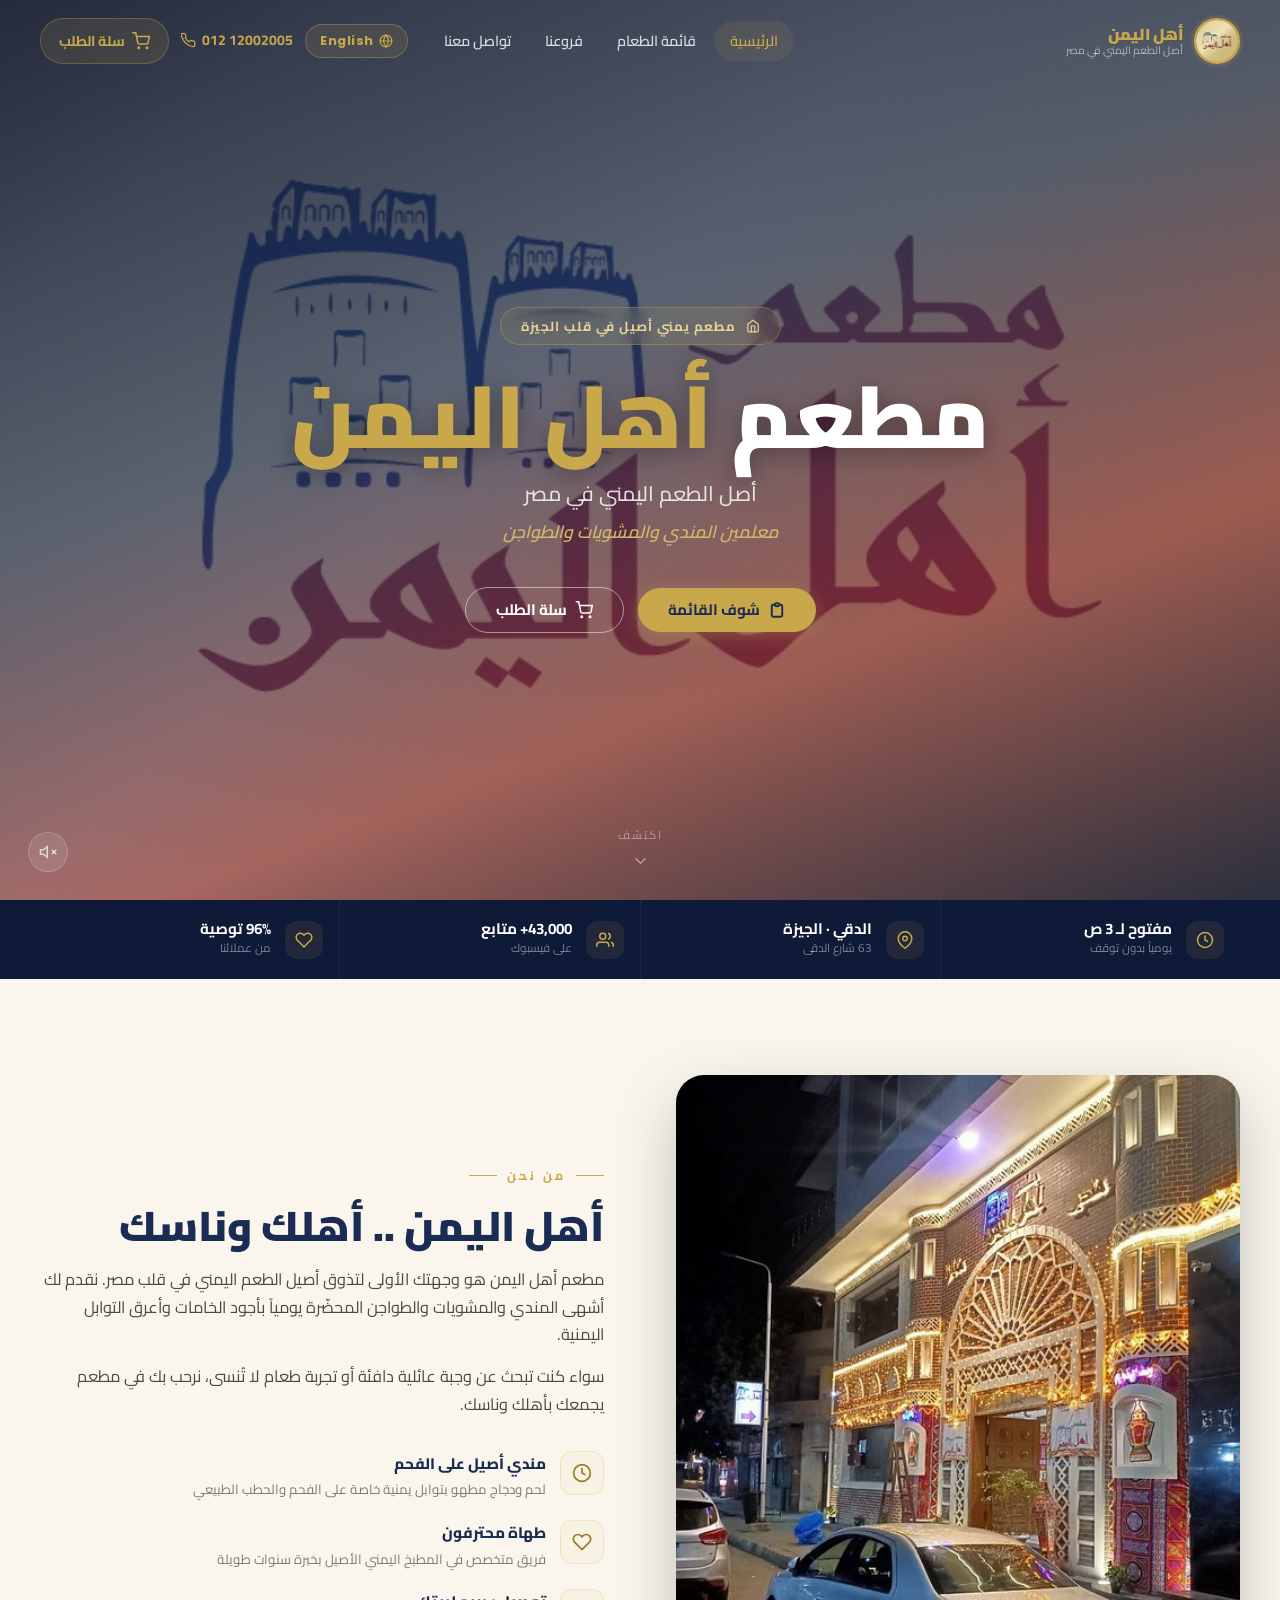
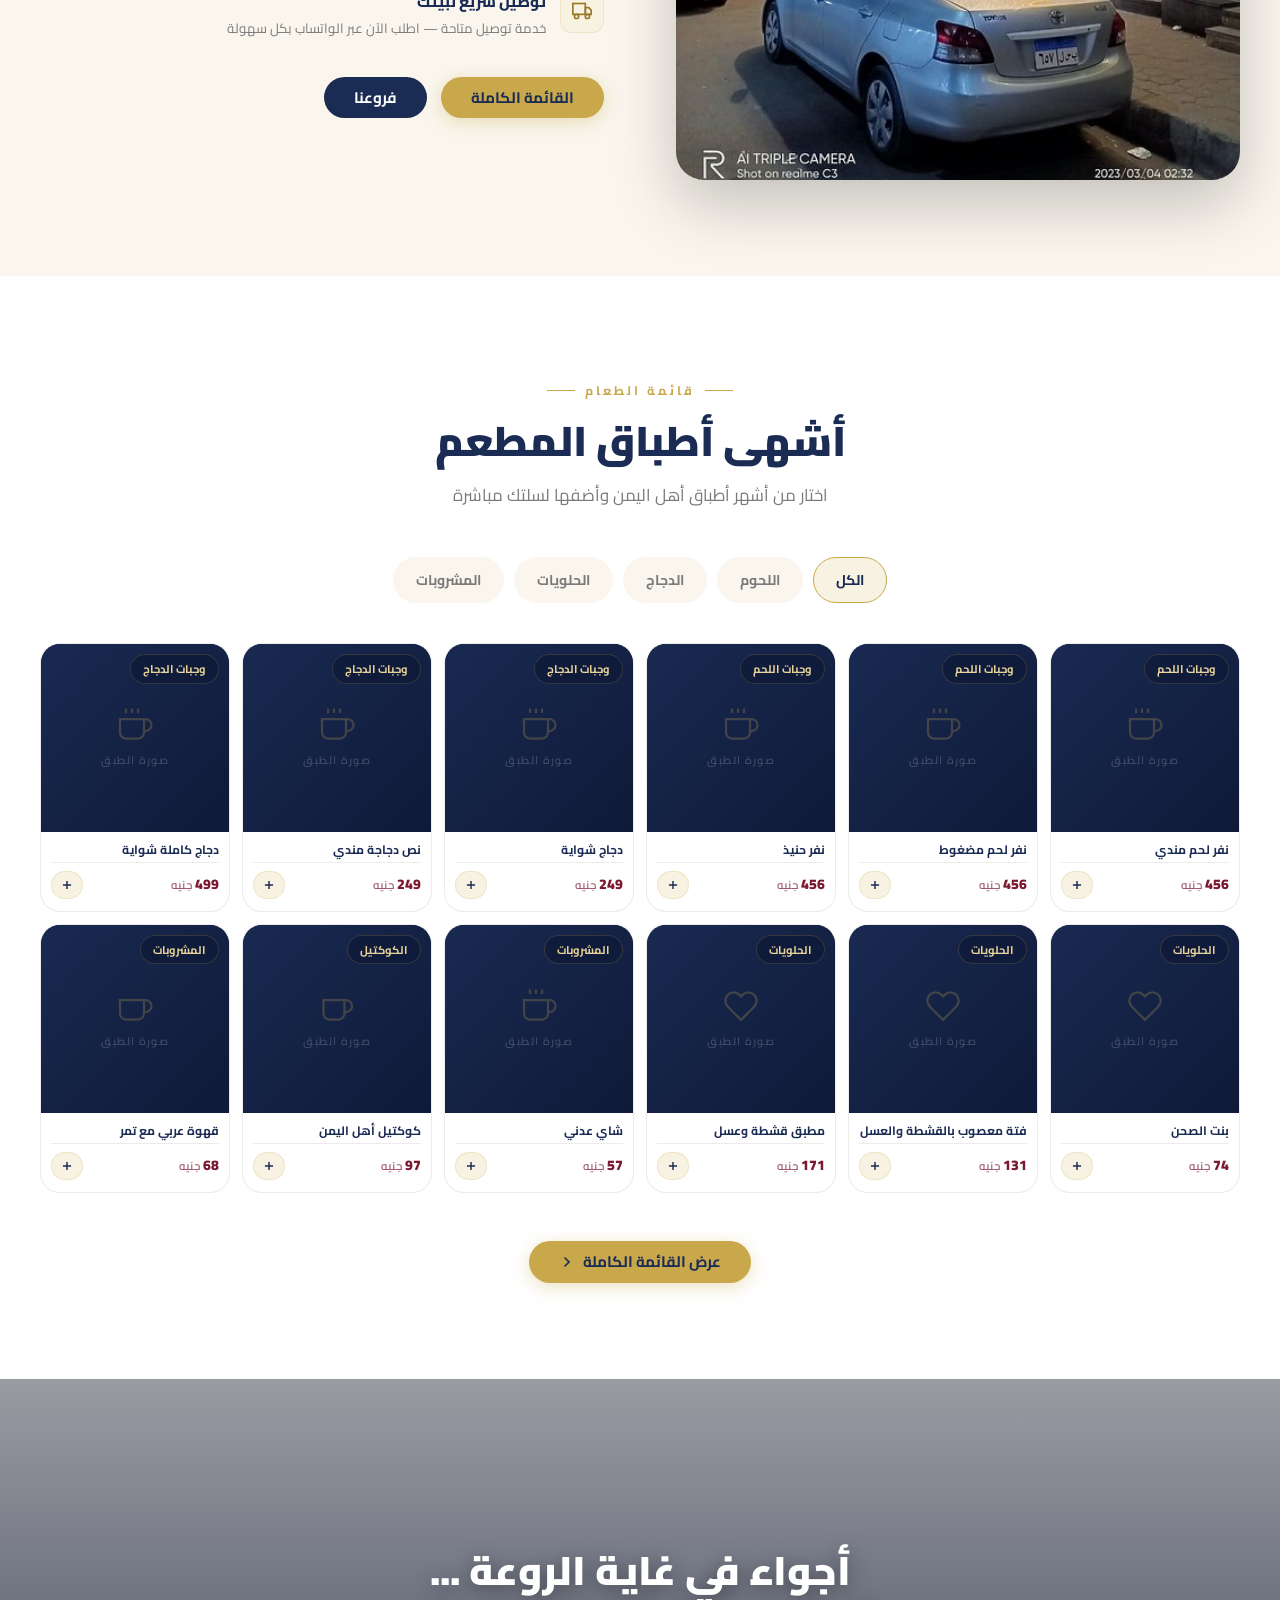
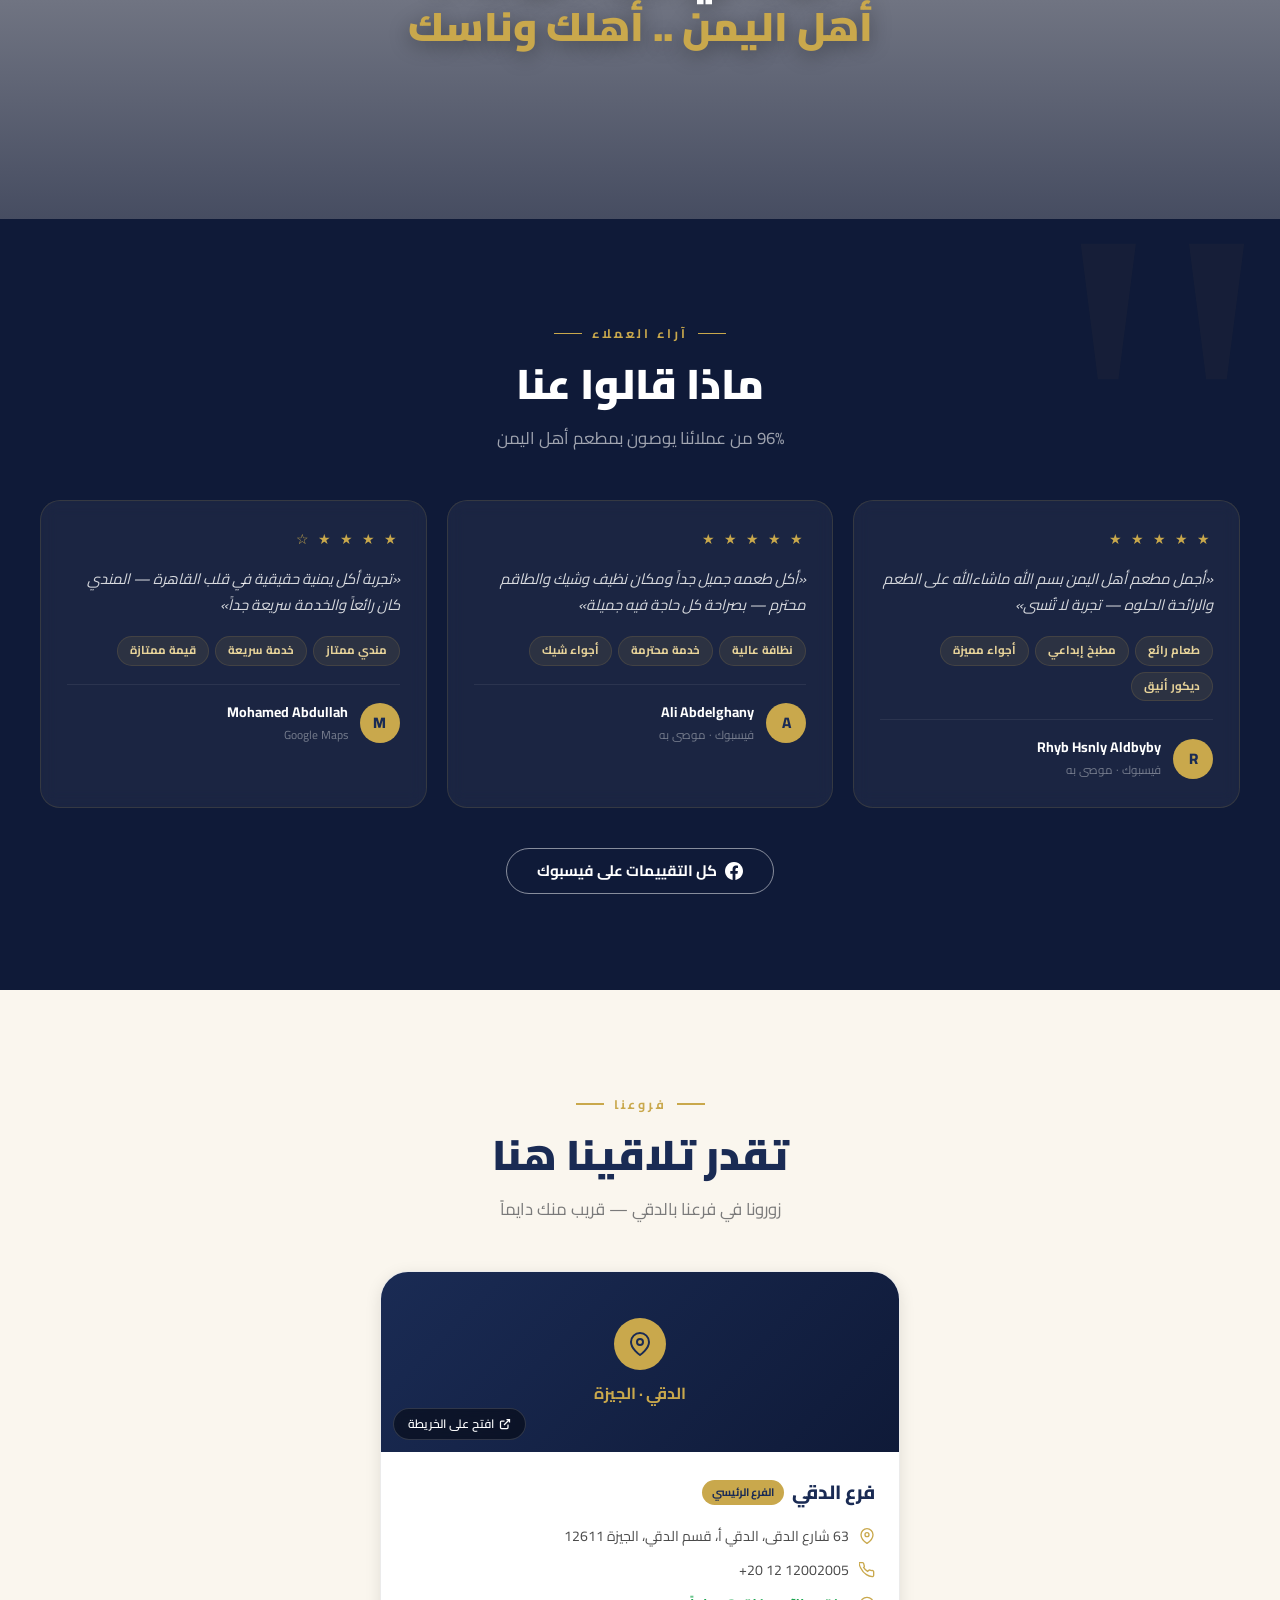
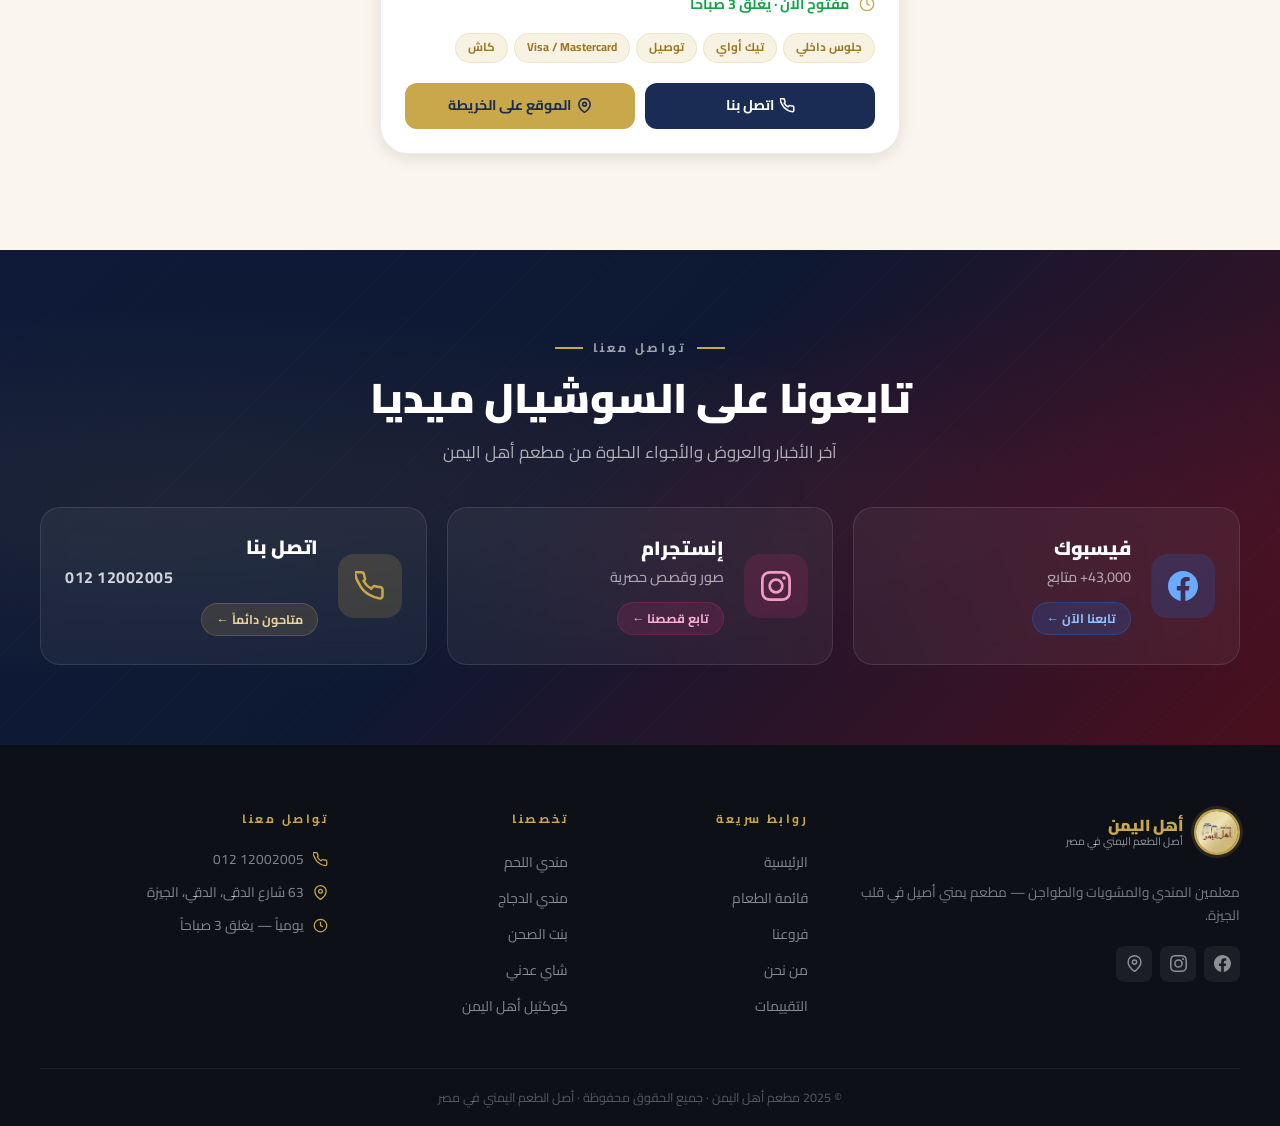
==== commit 853dd6c5: "Merge sparse stats bar + trust row into single 4-item bar Co-Authored-By: Claude Sonnet 4.6 <noreply" ====
--- a/index.html
+++ b/index.html
@@ -144,21 +144,17 @@
       </div>
       <div><div class="stat-val" data-ar="الدقي · الجيزة">Dokki · Giza</div><div class="stat-lbl" data-ar="63 شارع الدقى">63 Dokki St.</div></div>
     </div>
-  </div>
-</div>
-
-<!-- ══════════════════════════════════════
-     TRUST NUMBERS
-══════════════════════════════════════ -->
-<div class="trust-row">
-  <div class="container trust-inner">
-    <div class="trust-item reveal">
-      <div class="trust-num">43<span class="accent">K</span></div>
-      <div class="trust-lbl" data-ar="متابع فيسبوك">Facebook Followers</div>
-    </div>
-    <div class="trust-item reveal reveal-delay-1">
-      <div class="trust-num">96<span class="accent">%</span></div>
-      <div class="trust-lbl" data-ar="نسبة التوصية">Recommendation Rate</div>
+    <div class="stat-item">
+      <div class="stat-ico">
+        <svg viewBox="0 0 24 24" fill="none" stroke="currentColor" stroke-width="2"><path d="M17 21v-2a4 4 0 00-4-4H5a4 4 0 00-4 4v2"/><circle cx="9" cy="7" r="4"/><path d="M23 21v-2a4 4 0 00-3-3.87M16 3.13a4 4 0 010 7.75"/></svg>
+      </div>
+      <div><div class="stat-val" data-ar="43,000+ متابع">43K+ Followers</div><div class="stat-lbl" data-ar="على فيسبوك">On Facebook</div></div>
+    </div>
+    <div class="stat-item">
+      <div class="stat-ico">
+        <svg viewBox="0 0 24 24" fill="none" stroke="currentColor" stroke-width="2"><path d="M20.84 4.61a5.5 5.5 0 00-7.78 0L12 5.67l-1.06-1.06a5.5 5.5 0 00-7.78 7.78l1.06 1.06L12 21.23l7.78-7.78 1.06-1.06a5.5 5.5 0 000-7.78z"/></svg>
+      </div>
+      <div><div class="stat-val" data-ar="96% توصية">96% Recommend</div><div class="stat-lbl" data-ar="من عملائنا">From Our Guests</div></div>
     </div>
   </div>
 </div>
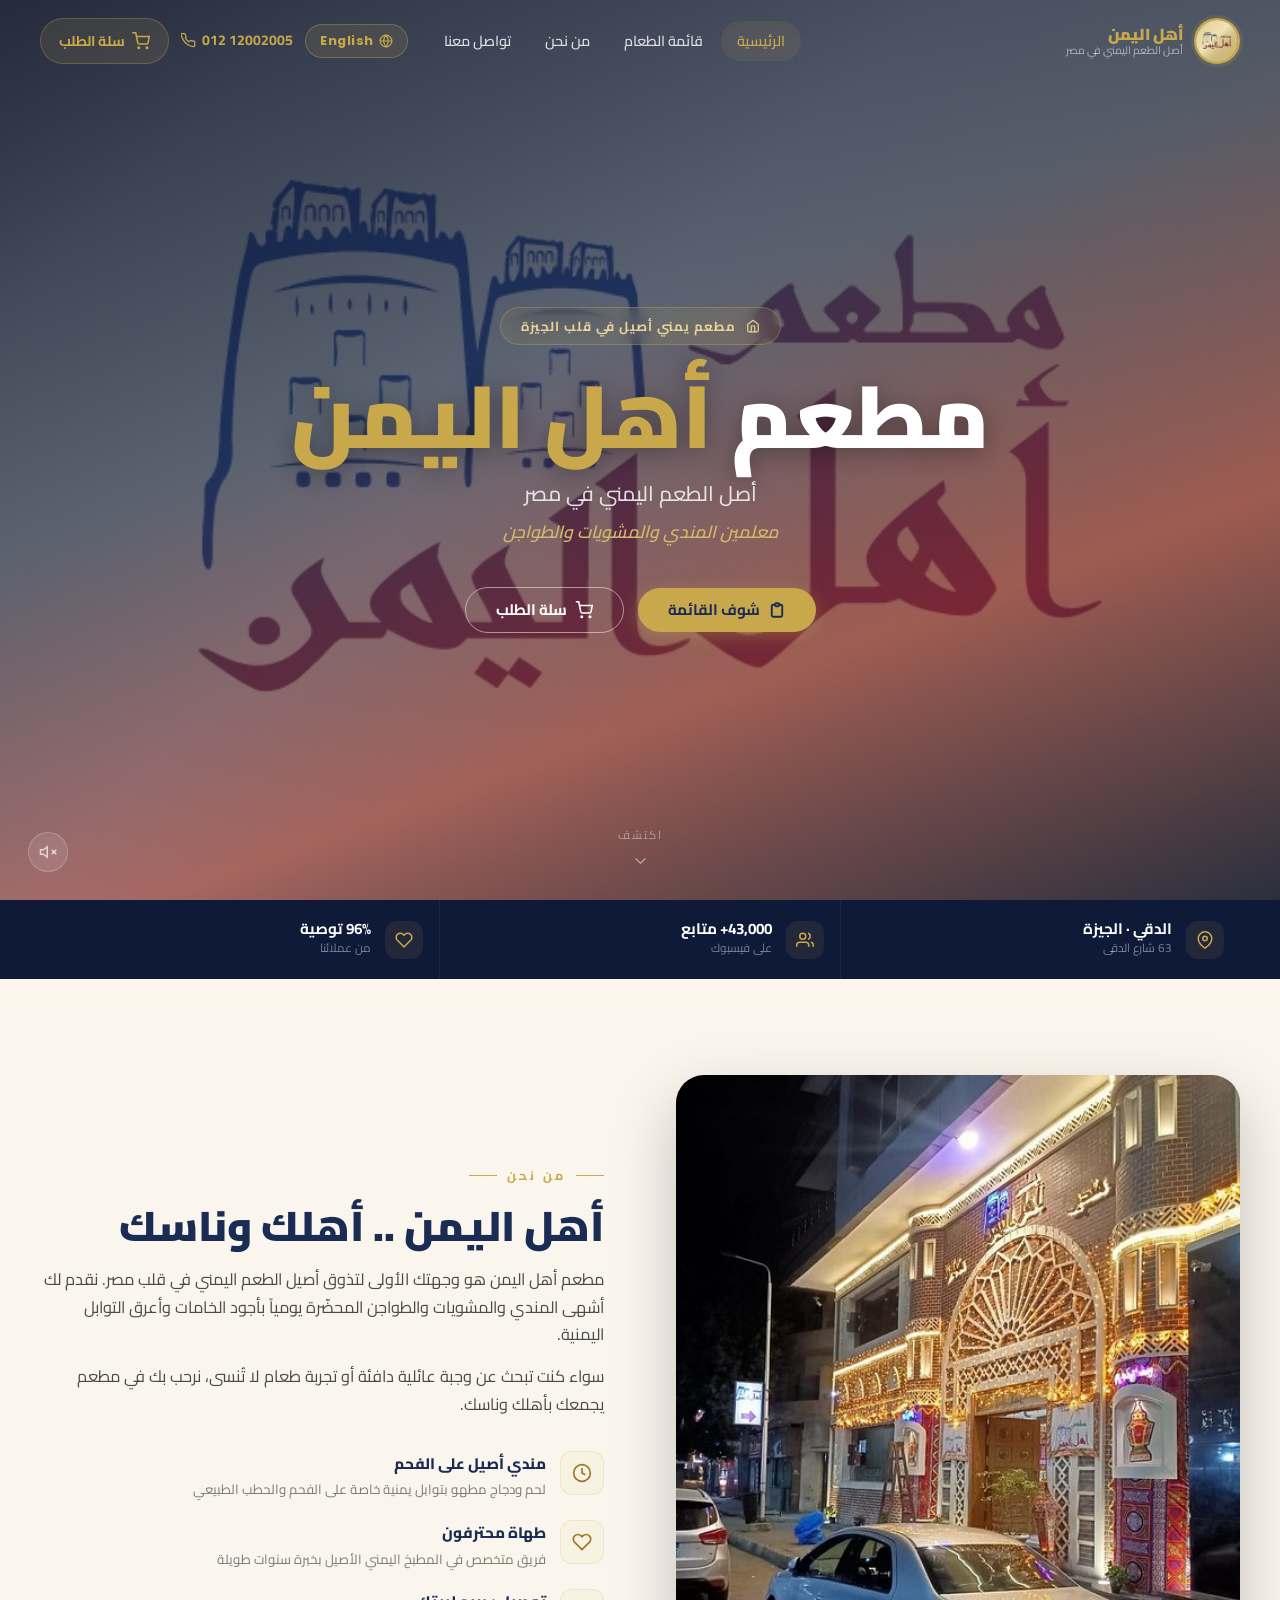
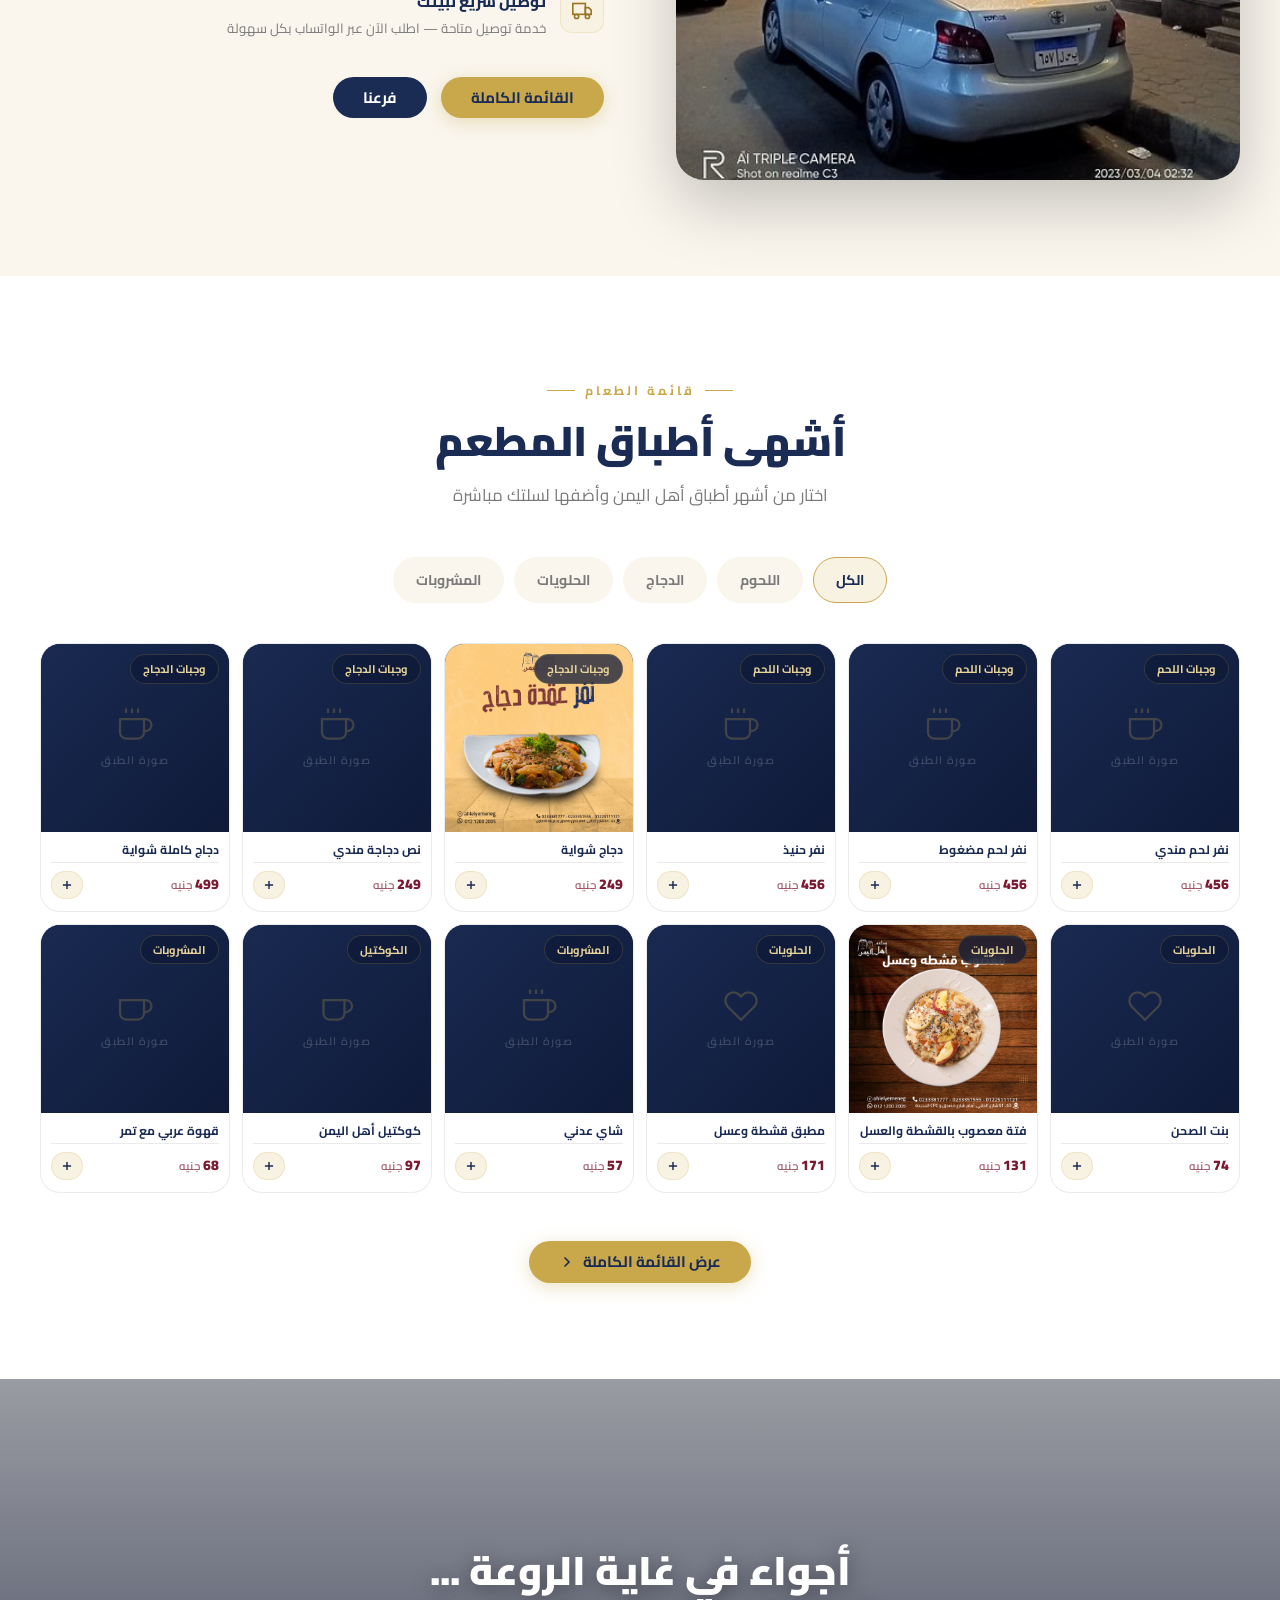
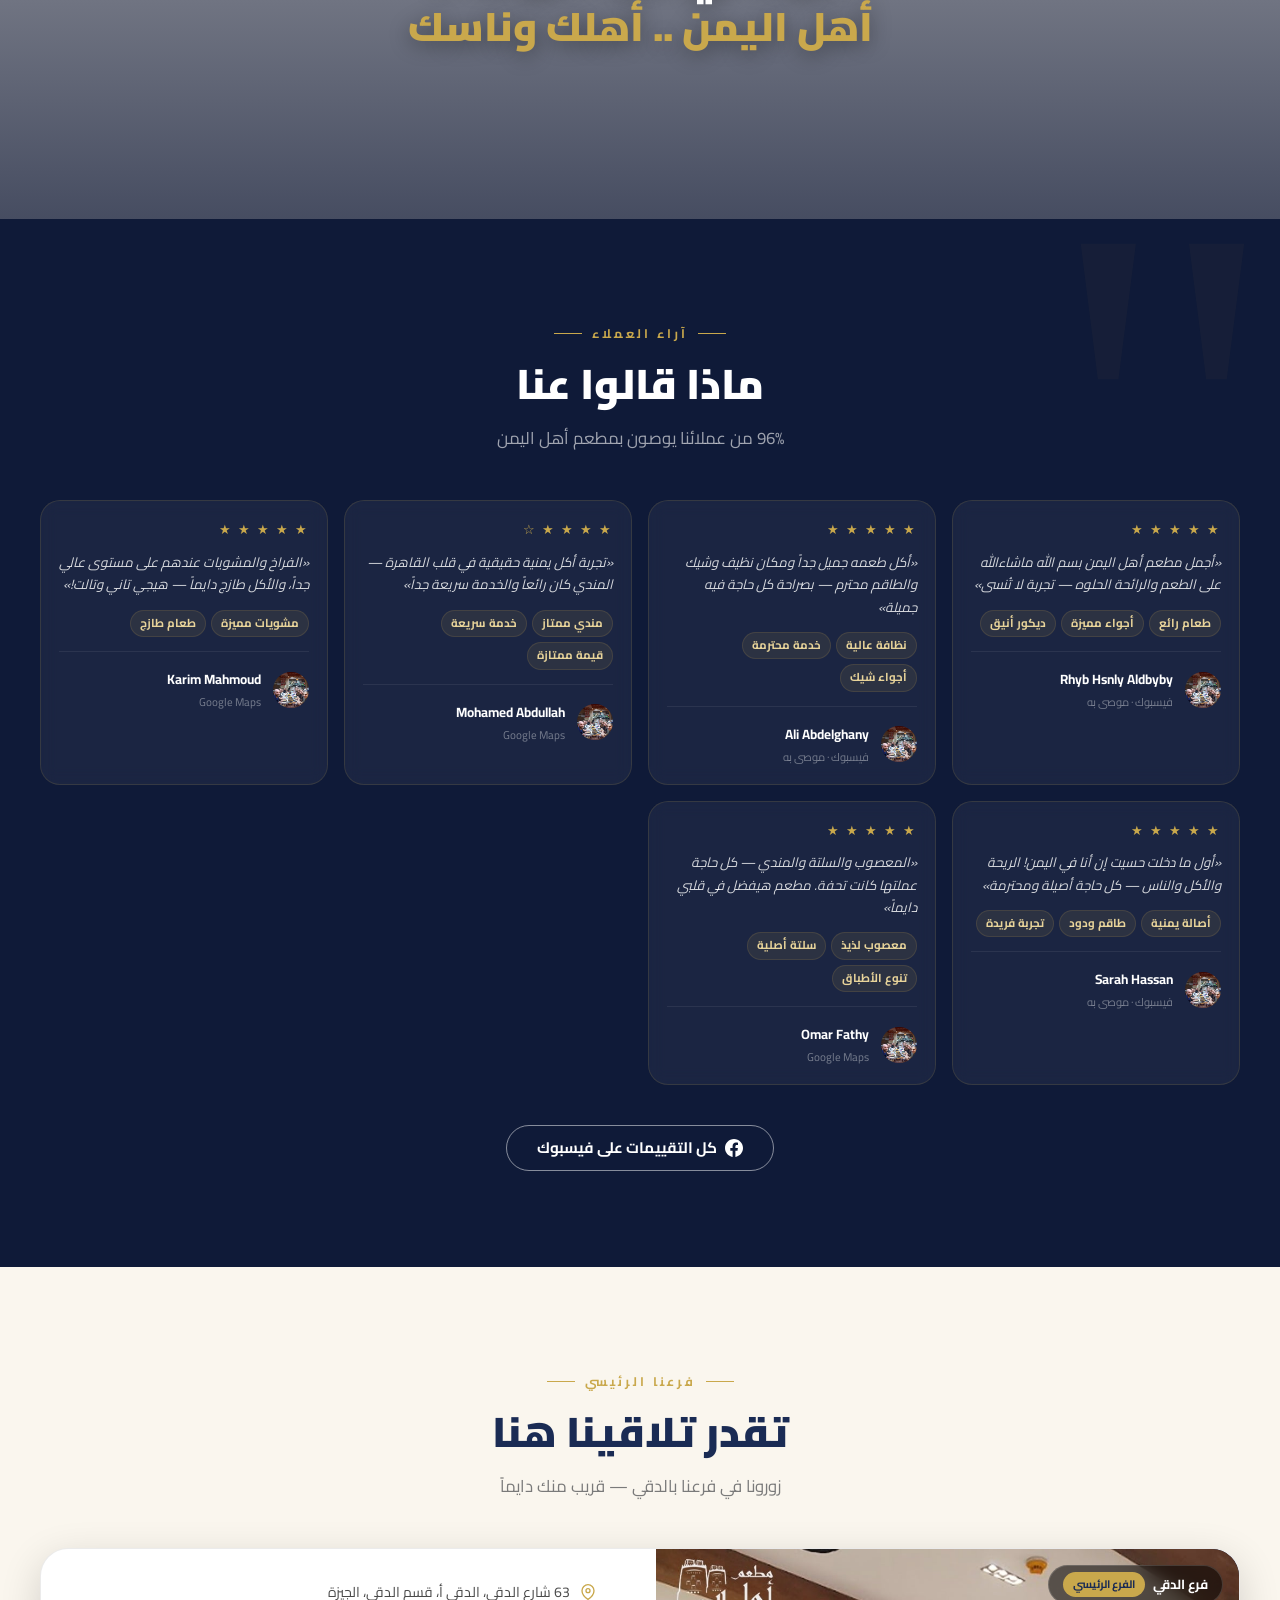
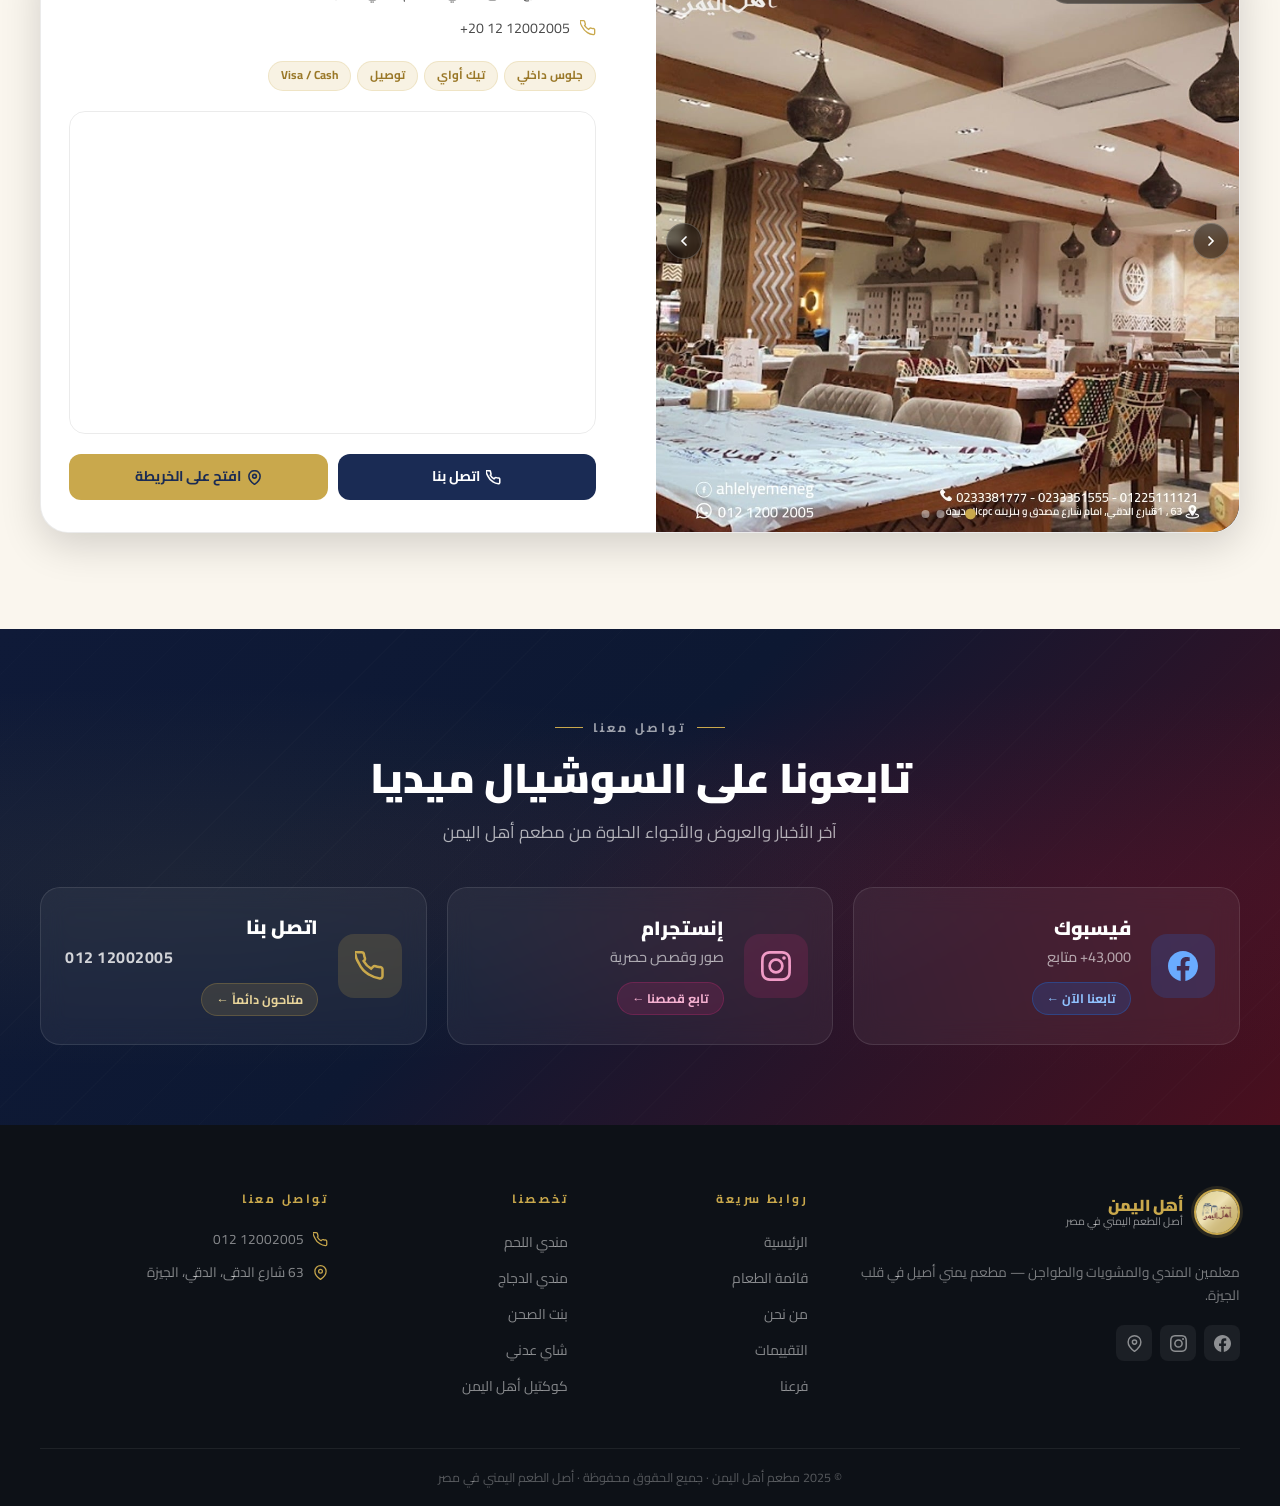
==== commit 2054fd73: "Add order success overlay, Cloudflare Worker proxy, cart session reset, about page, food photos, bil" ====
--- a/index.html
+++ b/index.html
@@ -29,7 +29,7 @@
     <nav class="nav">
       <a href="index.html" class="active" data-ar="الرئيسية">Home</a>
       <a href="menu.html" data-ar="قائمة الطعام">Menu</a>
-      <a href="branches.html" data-ar="فروعنا">Our Branches</a>
+      <a href="about.html" data-ar="من نحن">About Us</a>
       <a href="contact.html" data-ar="تواصل معنا">Contact Us</a>
     </nav>
 
@@ -37,7 +37,7 @@
       <!-- Language Toggle -->
       <button class="lang-toggle" id="langToggle" onclick="toggleLanguage()" aria-label="Switch language">
         <svg viewBox="0 0 24 24" fill="none" stroke="currentColor" stroke-width="2" stroke-linecap="round"><circle cx="12" cy="12" r="10"/><line x1="2" y1="12" x2="22" y2="12"/><path d="M12 2a15.3 15.3 0 014 10 15.3 15.3 0 01-4 10 15.3 15.3 0 01-4-10 15.3 15.3 0 014-10z"/></svg>
-        <span id="langLabel">English</span>
+        <span id="langLabel" class="lang-lbl">English</span>
       </button>
 
       <a href="tel:+201212002005" class="header-phone">
@@ -72,7 +72,7 @@
   <nav class="mobile-drawer-nav">
     <a href="index.html" class="active" data-ar="الرئيسية">Home</a>
     <a href="menu.html" data-ar="قائمة الطعام">Menu</a>
-    <a href="branches.html" data-ar="فروعنا">Our Branches</a>
+    <a href="about.html" data-ar="من نحن">About Us</a>
     <a href="contact.html" data-ar="تواصل معنا">Contact Us</a>
   </nav>
   <div class="mobile-drawer-foot">
@@ -81,6 +81,10 @@
       <span data-ar="سلة الطلب">Order Cart</span> <span class="cart-badge" hidden>0</span>
     </button>
     <a href="tel:+201212002005" class="btn btn-navy" style="width:100%;justify-content:center;direction:ltr;">012 12002005</a>
+    <button class="lang-toggle" onclick="toggleLanguage()" style="width:100%;justify-content:center;" aria-label="Switch language">
+      <svg viewBox="0 0 24 24" fill="none" stroke="currentColor" stroke-width="2" stroke-linecap="round"><circle cx="12" cy="12" r="10"/><line x1="2" y1="12" x2="22" y2="12"/><path d="M12 2a15.3 15.3 0 014 10 15.3 15.3 0 01-4 10 15.3 15.3 0 01-4-10 15.3 15.3 0 014-10z"/></svg>
+      <span class="lang-lbl">English</span>
+    </button>
   </div>
 </aside>
 
@@ -134,12 +138,6 @@
   <div class="container stats-inner">
     <div class="stat-item">
       <div class="stat-ico">
-        <svg viewBox="0 0 24 24" fill="none" stroke="currentColor" stroke-width="2"><circle cx="12" cy="12" r="10"/><polyline points="12 6 12 12 16 14"/></svg>
-      </div>
-      <div><div class="stat-val" data-ar="مفتوح لـ 3 ص">Open till 3 AM</div><div class="stat-lbl" data-ar="يومياً بدون توقف">Daily Non-stop</div></div>
-    </div>
-    <div class="stat-item">
-      <div class="stat-ico">
         <svg viewBox="0 0 24 24" fill="none" stroke="currentColor" stroke-width="2"><path d="M21 10c0 7-9 13-9 13s-9-6-9-13a9 9 0 0118 0z"/><circle cx="12" cy="10" r="3"/></svg>
       </div>
       <div><div class="stat-val" data-ar="الدقي · الجيزة">Dokki · Giza</div><div class="stat-lbl" data-ar="63 شارع الدقى">63 Dokki St.</div></div>
@@ -208,7 +206,7 @@
 
       <div style="display:flex;gap:14px;flex-wrap:wrap;margin-top:36px;">
         <a href="menu.html" class="btn btn-gold" data-ar="القائمة الكاملة">Full Menu</a>
-        <a href="branches.html" class="btn btn-navy" data-ar="فروعنا">Our Branches</a>
+        <a href="#branches" class="btn btn-navy" data-ar="فرعنا">Our Branch</a>
       </div>
     </div>
   </div>
@@ -308,6 +306,7 @@
       <!-- CHICKEN -->
       <article class="dish-card reveal" data-cat="chicken">
         <div class="dish-photo">
+          <img src="photos/NEW PHOTOS/نفر عقدة دجاج.jpg" alt="نفر دجاج">
           <div class="dish-photo-holder">
             <div class="dish-photo-pattern"></div>
             <svg viewBox="0 0 24 24" fill="none" stroke="currentColor" stroke-width="1.5"><path d="M18 8h1a4 4 0 010 8h-1M2 8h16v9a4 4 0 01-4 4H6a4 4 0 01-4-4V8zM6 1v3M10 1v3M14 1v3"/></svg>
@@ -401,6 +400,7 @@
 
       <article class="dish-card reveal reveal-delay-1" data-cat="sweets">
         <div class="dish-photo">
+          <img src="photos/NEW PHOTOS/معصوب قشطة وعسل.jpg" alt="معصوب قشطة وعسل">
           <div class="dish-photo-holder">
             <div class="dish-photo-pattern"></div>
             <svg viewBox="0 0 24 24" fill="none" stroke="currentColor" stroke-width="1.5"><path d="M20.84 4.61a5.5 5.5 0 00-7.78 0L12 5.67l-1.06-1.06a5.5 5.5 0 00-7.78 7.78l1.06 1.06L12 21.23l7.78-7.78 1.06-1.06a5.5 5.5 0 000-7.78z"/></svg>
@@ -551,15 +551,14 @@
     <div class="reviews-grid">
       <div class="review-card reveal">
         <div class="review-stars">★ ★ ★ ★ ★</div>
-        <p class="review-text" data-ar="«أجمل مطعم أهل اليمن بسم الله ماشاءالله على الطعم والرائحة الحلوه — تجربة لا تُنسى»">"The most beautiful restaurant, Ahl Al-Yemen — amazing taste and wonderful aroma — an unforgettable experience"</p>
+        <p class="review-text" data-ar="«أجمل مطعم أهل اليمن بسم الله ماشاءالله على الطعم والرائحة الحلوه — تجربة لا تُنسى»">"The most beautiful restaurant — amazing taste and wonderful aroma, an unforgettable experience"</p>
         <div class="review-tags">
           <span class="review-tag" data-ar="طعام رائع">Amazing Food</span>
-          <span class="review-tag" data-ar="مطبخ إبداعي">Creative Kitchen</span>
           <span class="review-tag" data-ar="أجواء مميزة">Great Atmosphere</span>
           <span class="review-tag" data-ar="ديكور أنيق">Elegant Decor</span>
         </div>
         <div class="review-author">
-          <div class="review-av">R</div>
+          <div class="review-av"><img src="photos/NEW PHOTOS/ققضص.jpg" alt=""></div>
           <div>
             <div class="review-name">Rhyb Hsnly Aldbyby</div>
             <div class="review-via" data-ar="فيسبوك · موصى به">Facebook · Recommended</div>
@@ -575,7 +574,7 @@
           <span class="review-tag" data-ar="أجواء شيك">Chic Atmosphere</span>
         </div>
         <div class="review-author">
-          <div class="review-av">A</div>
+          <div class="review-av"><img src="photos/NEW PHOTOS/ققضص.jpg" alt=""></div>
           <div>
             <div class="review-name">Ali Abdelghany</div>
             <div class="review-via" data-ar="فيسبوك · موصى به">Facebook · Recommended</div>
@@ -584,16 +583,63 @@
       </div>
       <div class="review-card reveal reveal-delay-2">
         <div class="review-stars">★ ★ ★ ★ ☆</div>
-        <p class="review-text" data-ar="«تجربة أكل يمنية حقيقية في قلب القاهرة — المندي كان رائعاً والخدمة سريعة جداً»">"A real Yemeni dining experience in the heart of Cairo — the mandi was excellent and the service was very fast"</p>
+        <p class="review-text" data-ar="«تجربة أكل يمنية حقيقية في قلب القاهرة — المندي كان رائعاً والخدمة سريعة جداً»">"A real Yemeni dining experience in the heart of Cairo — the mandi was excellent and service very fast"</p>
         <div class="review-tags">
           <span class="review-tag" data-ar="مندي ممتاز">Excellent Mandi</span>
           <span class="review-tag" data-ar="خدمة سريعة">Fast Service</span>
           <span class="review-tag" data-ar="قيمة ممتازة">Excellent Value</span>
         </div>
         <div class="review-author">
-          <div class="review-av">M</div>
+          <div class="review-av"><img src="photos/NEW PHOTOS/ققضص.jpg" alt=""></div>
           <div>
             <div class="review-name">Mohamed Abdullah</div>
+            <div class="review-via">Google Maps</div>
+          </div>
+        </div>
+      </div>
+      <div class="review-card reveal">
+        <div class="review-stars">★ ★ ★ ★ ★</div>
+        <p class="review-text" data-ar="«الفراخ والمشويات عندهم على مستوى عالي جداً، والأكل طازج دايماً — هيجي تاني وتالت!»">"Their grilled chicken is top-notch and the food is always fresh — I'll definitely be back again and again!"</p>
+        <div class="review-tags">
+          <span class="review-tag" data-ar="مشويات مميزة">Premium Grills</span>
+          <span class="review-tag" data-ar="طعام طازج">Fresh Food</span>
+        </div>
+        <div class="review-author">
+          <div class="review-av"><img src="photos/NEW PHOTOS/ققضص.jpg" alt=""></div>
+          <div>
+            <div class="review-name">Karim Mahmoud</div>
+            <div class="review-via">Google Maps</div>
+          </div>
+        </div>
+      </div>
+      <div class="review-card reveal reveal-delay-1">
+        <div class="review-stars">★ ★ ★ ★ ★</div>
+        <p class="review-text" data-ar="«أول ما دخلت حسيت إن أنا في اليمن! الريحة والأكل والناس — كل حاجة أصيلة ومحترمة»">"The moment I walked in I felt like I was in Yemen! The scent, the food, the people — everything is authentic and wonderful"</p>
+        <div class="review-tags">
+          <span class="review-tag" data-ar="أصالة يمنية">Yemeni Authenticity</span>
+          <span class="review-tag" data-ar="طاقم ودود">Friendly Staff</span>
+          <span class="review-tag" data-ar="تجربة فريدة">Unique Experience</span>
+        </div>
+        <div class="review-author">
+          <div class="review-av"><img src="photos/NEW PHOTOS/ققضص.jpg" alt=""></div>
+          <div>
+            <div class="review-name">Sarah Hassan</div>
+            <div class="review-via" data-ar="فيسبوك · موصى به">Facebook · Recommended</div>
+          </div>
+        </div>
+      </div>
+      <div class="review-card reveal reveal-delay-2">
+        <div class="review-stars">★ ★ ★ ★ ★</div>
+        <p class="review-text" data-ar="«المعصوب والسلتة والمندي — كل حاجة عملتها كانت تحفة. مطعم هيفضل في قلبي دايماً»">"The ma'soob, saltah, and mandi — everything I tried was a masterpiece. This restaurant will always have a place in my heart"</p>
+        <div class="review-tags">
+          <span class="review-tag" data-ar="معصوب لذيذ">Delicious Ma'soob</span>
+          <span class="review-tag" data-ar="سلتة أصلية">Authentic Saltah</span>
+          <span class="review-tag" data-ar="تنوع الأطباق">Dish Variety</span>
+        </div>
+        <div class="review-author">
+          <div class="review-av"><img src="photos/NEW PHOTOS/ققضص.jpg" alt=""></div>
+          <div>
+            <div class="review-name">Omar Fathy</div>
             <div class="review-via">Google Maps</div>
           </div>
         </div>
@@ -614,47 +660,70 @@
 <section class="branches-section" id="branches">
   <div class="container">
     <div class="section-header">
-      <div class="section-label" data-ar="فروعنا">Our Branches</div>
+      <div class="section-label" data-ar="فرعنا الرئيسي">Our Branch</div>
       <h2 class="section-title" data-ar="تقدر تلاقينا هنا">Find Us Here</h2>
       <p class="section-sub" data-ar="زورونا في فرعنا بالدقي — قريب منك دايماً">Visit us at our Dokki branch — always close to you</p>
     </div>
-    <div class="branch-card reveal">
-      <div class="branch-map-head">
-        <div class="branch-pin">
-          <svg viewBox="0 0 24 24" fill="none" stroke="currentColor" stroke-width="2" stroke-linecap="round"><path d="M21 10c0 7-9 13-9 13s-9-6-9-13a9 9 0 0118 0z"/><circle cx="12" cy="10" r="3"/></svg>
-        </div>
-        <span class="branch-area" data-ar="الدقي · الجيزة">Dokki · Giza</span>
-        <a href="https://maps.app.goo.gl/UrzkGZxTTeP987tWA" target="_blank" rel="noopener" class="branch-map-link">
-          <svg viewBox="0 0 24 24" fill="none" stroke="currentColor" stroke-width="2.5"><path d="M18 13v6a2 2 0 01-2 2H5a2 2 0 01-2-2V8a2 2 0 012-2h6M15 3h6v6M10 14L21 3"/></svg>
-          <span data-ar="افتح على الخريطة">Open on Map</span>
-        </a>
-      </div>
-      <div class="branch-body">
-        <div class="branch-title">
+
+    <div class="branch-showcase reveal">
+
+      <!-- Photo Slideshow -->
+      <div class="branch-slideshow">
+        <div class="slideshow-track" id="slideshowTrack">
+          <img src="photos/NEW PHOTOS/PLACE.jpg"  alt="مطعم أهل اليمن" loading="lazy">
+          <img src="photos/NEW PHOTOS/PLACE 1.jpg" alt="مطعم أهل اليمن" loading="lazy">
+          <img src="photos/NEW PHOTOS/PLACE2.jpg"  alt="مطعم أهل اليمن" loading="lazy">
+          <img src="photos/NEW PHOTOS/PLACE 3.jpg" alt="مطعم أهل اليمن" loading="lazy">
+        </div>
+        <div class="slideshow-dots" id="slideshowDots">
+          <button class="ss-dot active" data-idx="0" aria-label="Slide 1"></button>
+          <button class="ss-dot" data-idx="1" aria-label="Slide 2"></button>
+          <button class="ss-dot" data-idx="2" aria-label="Slide 3"></button>
+          <button class="ss-dot" data-idx="3" aria-label="Slide 4"></button>
+        </div>
+        <button class="ss-arrow ss-prev" id="ssPrev" aria-label="Previous">
+          <svg viewBox="0 0 24 24" fill="none" stroke="currentColor" stroke-width="2.5" stroke-linecap="round"><polyline points="15 18 9 12 15 6"/></svg>
+        </button>
+        <button class="ss-arrow ss-next" id="ssNext" aria-label="Next">
+          <svg viewBox="0 0 24 24" fill="none" stroke="currentColor" stroke-width="2.5" stroke-linecap="round"><polyline points="9 18 15 12 9 6"/></svg>
+        </button>
+        <div class="slideshow-badge">
           <span data-ar="فرع الدقي">Dokki Branch</span>
           <span class="branch-badge" data-ar="الفرع الرئيسي">Main Branch</span>
         </div>
+      </div>
+
+      <!-- Info + Map -->
+      <div class="branch-info-panel">
         <div class="branch-info-list">
           <div class="branch-info">
             <svg viewBox="0 0 24 24" fill="none" stroke="currentColor" stroke-width="2"><path d="M21 10c0 7-9 13-9 13s-9-6-9-13a9 9 0 0118 0z"/><circle cx="12" cy="10" r="3"/></svg>
-            <span data-ar="63 شارع الدقى، الدقي أ، قسم الدقي، الجيزة 12611">63 Dokki St., Dokki A, Dokki District, Giza 12611</span>
+            <span data-ar="63 شارع الدقى، الدقي أ، قسم الدقي، الجيزة">63 Dokki St., Dokki A, Dokki District, Giza</span>
           </div>
           <div class="branch-info">
             <svg viewBox="0 0 24 24" fill="none" stroke="currentColor" stroke-width="2"><path d="M22 16.92v3a2 2 0 01-2.18 2 19.79 19.79 0 01-8.63-3.07A19.5 19.5 0 013.07 9.81a19.79 19.79 0 01-3.07-8.67A2 2 0 012.18 1h3a2 2 0 012 1.72c.127.96.361 1.903.7 2.81a2 2 0 01-.45 2.11L6.91 8.09a16 16 0 006 6l1.45-1.45a2 2 0 012.11-.45c.907.339 1.85.573 2.81.7A2 2 0 0122 14.92z"/></svg>
             <span dir="ltr">+20 12 12002005</span>
           </div>
-          <div class="branch-info">
-            <svg viewBox="0 0 24 24" fill="none" stroke="currentColor" stroke-width="2"><circle cx="12" cy="12" r="10"/><polyline points="12 6 12 12 16 14"/></svg>
-            <span class="branch-open" data-ar="مفتوح الآن · يغلق 3 صباحاً">Open Now · Closes at 3 AM</span>
-          </div>
-        </div>
+        </div>
+
         <div class="branch-services">
           <span class="branch-svc" data-ar="جلوس داخلي">Dine-in</span>
           <span class="branch-svc" data-ar="تيك أواي">Takeaway</span>
           <span class="branch-svc" data-ar="توصيل">Delivery</span>
-          <span class="branch-svc">Visa / Mastercard</span>
-          <span class="branch-svc" data-ar="كاش">Cash</span>
-        </div>
+          <span class="branch-svc">Visa / Cash</span>
+        </div>
+
+        <!-- Google Map -->
+        <div class="branch-map-embed">
+          <iframe
+            src="https://maps.google.com/maps?q=63+%D8%B4%D8%A7%D8%B1%D8%B9+%D8%A7%D9%84%D8%AF%D9%82%D9%89%D8%8C+%D8%A7%D9%84%D8%AF%D9%82%D9%8A%2C+%D8%A7%D9%84%D8%AC%D9%8A%D8%B2%D8%A9&output=embed"
+            title="موقع مطعم أهل اليمن"
+            loading="lazy"
+            referrerpolicy="no-referrer-when-downgrade"
+            allowfullscreen>
+          </iframe>
+        </div>
+
         <div class="branch-btns">
           <a href="tel:+201212002005" class="branch-btn branch-btn-call">
             <svg viewBox="0 0 24 24" fill="none" stroke="currentColor" stroke-width="2.5"><path d="M22 16.92v3a2 2 0 01-2.18 2 19.79 19.79 0 01-8.63-3.07A19.5 19.5 0 013.07 9.81a19.79 19.79 0 01-3.07-8.67A2 2 0 012.18 1h3a2 2 0 012 1.72c.127.96.361 1.903.7 2.81a2 2 0 01-.45 2.11L6.91 8.09a16 16 0 006 6l1.45-1.45a2 2 0 012.11-.45c.907.339 1.85.573 2.81.7A2 2 0 0122 14.92z"/></svg>
@@ -662,11 +731,12 @@
           </a>
           <a href="https://maps.app.goo.gl/UrzkGZxTTeP987tWA" target="_blank" rel="noopener" class="branch-btn branch-btn-map">
             <svg viewBox="0 0 24 24" fill="none" stroke="currentColor" stroke-width="2.5"><path d="M21 10c0 7-9 13-9 13s-9-6-9-13a9 9 0 0118 0z"/><circle cx="12" cy="10" r="3"/></svg>
-            <span data-ar="الموقع على الخريطة">Location on Map</span>
+            <span data-ar="افتح على الخريطة">Open on Map</span>
           </a>
         </div>
       </div>
-    </div>
+
+    </div><!-- /branch-showcase -->
   </div>
 </section>
 
@@ -752,9 +822,9 @@
       <ul class="footer-links">
         <li><a href="index.html" data-ar="الرئيسية">Home</a></li>
         <li><a href="menu.html" data-ar="قائمة الطعام">Food Menu</a></li>
-        <li><a href="branches.html" data-ar="فروعنا">Our Branches</a></li>
         <li><a href="#about" data-ar="من نحن">About Us</a></li>
         <li><a href="#reviews" data-ar="التقييمات">Reviews</a></li>
+        <li><a href="#branches" data-ar="فرعنا">Our Branch</a></li>
       </ul>
     </div>
     <div>
@@ -778,10 +848,6 @@
           <svg viewBox="0 0 24 24" fill="none" stroke="currentColor" stroke-width="2"><path d="M21 10c0 7-9 13-9 13s-9-6-9-13a9 9 0 0118 0z"/><circle cx="12" cy="10" r="3"/></svg>
           <span data-ar="63 شارع الدقى، الدقي، الجيزة">63 Dokki St., Dokki, Giza</span>
         </div>
-        <div class="footer-contact-row">
-          <svg viewBox="0 0 24 24" fill="none" stroke="currentColor" stroke-width="2"><circle cx="12" cy="12" r="10"/><polyline points="12 6 12 12 16 14"/></svg>
-          <span data-ar="يومياً — يغلق 3 صباحاً">Daily — Closes at 3 AM</span>
-        </div>
       </div>
     </div>
   </div>
@@ -911,6 +977,19 @@
   <span data-ar="تمت إضافة">Added</span> <strong class="toast-name"></strong> <span data-ar="للسلة">to cart</span>
 </div>
 
+<!-- ORDER SUCCESS OVERLAY -->
+<div class="order-success-overlay" id="orderSuccessOverlay">
+  <div class="order-success-card">
+    <div class="order-success-icon">
+      <svg viewBox="0 0 24 24" fill="none" stroke="currentColor" stroke-width="2.5" stroke-linecap="round"><circle cx="12" cy="12" r="10"/><polyline points="20 6 9 17 4 12"/></svg>
+    </div>
+    <h3 class="order-success-title" data-ar="تم إرسال طلبك بنجاح!">Order Sent Successfully!</h3>
+    <p class="order-success-msg" data-ar="سيتواصل معك المطعم قريباً على رقم الهاتف المُدخل">The restaurant will contact you shortly on your phone number</p>
+    <div class="order-success-num" id="orderSuccessNum"></div>
+    <button class="order-success-btn" onclick="closeOrderSuccess()" data-ar="حسناً">OK</button>
+  </div>
+</div>
+
 <script src="js/main.js"></script>
 </body>
 </html>
--- a/css/style.css
+++ b/css/style.css
@@ -253,6 +253,8 @@
   box-shadow: -8px 0 40px rgba(0,0,0,0.4);
 }
 .mobile-drawer.open { right: 0; }
+html[dir="ltr"] .mobile-drawer { right: auto; left: -100%; box-shadow: 8px 0 40px rgba(0,0,0,0.4); }
+html[dir="ltr"] .mobile-drawer.open { left: 0; }
 .mobile-drawer-head {
   display: flex; align-items: center; justify-content: space-between;
   padding: 20px 24px; border-bottom: 1px solid rgba(201,168,76,0.1);
@@ -404,8 +406,9 @@
 }
 .dish-photo img {
   position: absolute; inset: 0; width: 100%; height: 100%;
-  object-fit: cover; transition: transform 0.5s var(--ease);
-}
+  object-fit: cover; transition: transform 0.5s var(--ease); z-index: 1;
+}
+.dish-photo img ~ .dish-photo-holder { display: none; }
 .dish-photo-holder {
   position: absolute; inset: 0;
   display: flex; flex-direction: column;
@@ -659,26 +662,26 @@
 }
 .reviews-section .section-title { color: var(--white); }
 .reviews-grid {
-  display: grid; grid-template-columns: repeat(auto-fill, minmax(300px, 1fr));
-  gap: 20px;
+  display: grid; grid-template-columns: repeat(auto-fill, minmax(250px, 1fr));
+  gap: 16px;
 }
 .review-card {
   background: rgba(255,255,255,0.05); border: 1px solid rgba(201,168,76,0.15);
-  border-radius: var(--r-xl); padding: 26px;
+  border-radius: var(--r-xl); padding: 18px;
   backdrop-filter: blur(8px); transition: var(--t);
 }
 .review-card:hover {
   background: rgba(255,255,255,0.09);
   border-color: rgba(201,168,76,0.4); transform: translateY(-3px);
 }
-.review-stars { color: var(--gold); font-size: 0.9rem; letter-spacing: 3px; margin-bottom: 14px; }
+.review-stars { color: var(--gold); font-size: 0.8rem; letter-spacing: 2px; margin-bottom: 10px; }
 .review-text {
-  font-size: 0.93rem; color: rgba(255,255,255,0.82);
-  line-height: 1.75; margin-bottom: 18px; font-style: italic;
-}
-.review-tags { display: flex; flex-wrap: wrap; gap: 6px; margin-bottom: 18px; }
+  font-size: 0.84rem; color: rgba(255,255,255,0.82);
+  line-height: 1.65; margin-bottom: 14px; font-style: italic;
+}
+.review-tags { display: flex; flex-wrap: wrap; gap: 5px; margin-bottom: 14px; }
 .review-tag {
-  padding: 4px 12px; border-radius: var(--r-full);
+  padding: 3px 9px; border-radius: var(--r-full);
   background: rgba(201,168,76,0.1); color: var(--gold-light);
   font-size: 0.72rem; font-weight: 700; border: 1px solid rgba(201,168,76,0.15);
 }
@@ -687,71 +690,106 @@
   padding-top: 16px; border-top: 1px solid rgba(255,255,255,0.07);
 }
 .review-av {
-  width: 40px; height: 40px; border-radius: 50%; flex-shrink: 0;
-  background: var(--gold); color: var(--navy);
-  display: flex; align-items: center; justify-content: center;
-  font-weight: 800; font-size: 0.95rem;
-}
-.review-name { font-weight: 700; color: var(--white); font-size: 0.88rem; }
-.review-via { font-size: 0.73rem; color: rgba(255,255,255,0.4); margin-top: 1px; }
-
-/* ─────────────────────────────────────
-   BRANCH SECTION (home)
+  width: 36px; height: 36px; border-radius: 50%; flex-shrink: 0;
+  background: var(--gold); color: var(--navy); overflow: hidden;
+  display: flex; align-items: center; justify-content: center;
+  font-weight: 800; font-size: 0.85rem;
+}
+.review-av img { width: 100%; height: 100%; object-fit: cover; }
+.review-name { font-weight: 700; color: var(--white); font-size: 0.84rem; }
+.review-via { font-size: 0.7rem; color: rgba(255,255,255,0.4); margin-top: 1px; }
+
+/* ─────────────────────────────────────
+   BRANCH SECTION (home) — showcase layout
 ───────────────────────────────────── */
 .branches-section { padding: var(--sp-24) 0; background: var(--cream); }
-.branch-card {
-  max-width: 520px; margin-inline: auto;
-  background: var(--white); border-radius: var(--r-2xl);
-  overflow: hidden; border: 1px solid var(--border-2);
-  box-shadow: var(--shadow-md); transition: var(--t);
-}
-.branch-card:hover { box-shadow: var(--shadow-lg); border-color: rgba(201,168,76,0.35); }
-.branch-map-head {
-  height: 180px; background: linear-gradient(135deg, var(--navy) 0%, var(--navy-dark) 100%);
-  display: flex; flex-direction: column; align-items: center;
-  justify-content: center; gap: 10px; position: relative;
-}
-.branch-pin {
-  width: 52px; height: 52px; border-radius: 50%;
-  background: var(--gold); display: flex;
-  align-items: center; justify-content: center;
-}
-.branch-pin svg { width: 24px; height: 24px; color: var(--navy); }
-.branch-area { font-size: 1rem; font-weight: 700; color: var(--gold); }
-.branch-map-link {
-  position: absolute; bottom: 12px; left: 12px;
-  background: rgba(0,0,0,0.45); color: var(--white);
-  padding: 5px 14px; border-radius: var(--r-full);
-  font-size: 0.75rem; font-weight: 600;
-  backdrop-filter: blur(4px); border: 1px solid rgba(255,255,255,0.15);
-  display: flex; align-items: center; gap: 5px; transition: var(--t);
-}
-.branch-map-link:hover { background: var(--gold); color: var(--navy); }
-.branch-map-link svg { width: 12px; height: 12px; }
-.branch-body { padding: 24px; }
-.branch-title {
-  font-size: 1.2rem; font-weight: 800; color: var(--navy);
-  margin-bottom: 4px; display: flex; align-items: center; gap: 8px;
+
+/* Two-column layout: slideshow | info+map */
+.branch-showcase {
+  display: grid;
+  grid-template-columns: 1fr 1fr;
+  gap: 32px;
+  background: var(--white);
+  border-radius: var(--r-2xl);
+  overflow: hidden;
+  box-shadow: var(--shadow-lg);
+  border: 1px solid var(--border-2);
+}
+
+/* ── Photo Slideshow ── */
+.branch-slideshow {
+  position: relative; overflow: hidden;
+  min-height: 480px; background: var(--navy-dark);
+}
+.slideshow-track {
+  display: flex; height: 100%; direction: ltr;
+  transition: transform 0.55s cubic-bezier(0.4,0,0.2,1);
+}
+.slideshow-track img {
+  min-width: 100%; height: 100%; object-fit: cover; flex-shrink: 0; display: block;
+}
+.slideshow-dots {
+  position: absolute; bottom: 14px; left: 50%; transform: translateX(-50%);
+  display: flex; gap: 7px; z-index: 3;
+}
+.ss-dot {
+  width: 8px; height: 8px; border-radius: 50%;
+  background: rgba(255,255,255,0.45); border: none; cursor: pointer;
+  transition: background 0.25s, transform 0.25s; padding: 0;
+}
+.ss-dot.active { background: var(--gold); transform: scale(1.35); }
+.ss-arrow {
+  position: absolute; top: 50%; transform: translateY(-50%);
+  width: 36px; height: 36px; border-radius: 50%;
+  background: rgba(0,0,0,0.45); border: 1px solid rgba(255,255,255,0.2);
+  color: var(--white); display: flex; align-items: center; justify-content: center;
+  cursor: pointer; z-index: 3; backdrop-filter: blur(4px); transition: var(--t);
+}
+.ss-arrow:hover { background: var(--gold); color: var(--navy); border-color: transparent; }
+.ss-arrow svg { width: 16px; height: 16px; }
+.ss-prev { left: 10px; }
+.ss-next { right: 10px; }
+html[dir="ltr"] .ss-prev { left: auto; right: 10px; }
+html[dir="ltr"] .ss-next { right: auto; left: 10px; }
+.slideshow-badge {
+  position: absolute; top: 16px; right: 16px;
+  display: flex; align-items: center; gap: 8px;
+  background: rgba(0,0,0,0.55); backdrop-filter: blur(8px);
+  padding: 6px 14px; border-radius: var(--r-full);
+  color: var(--white); font-size: 0.82rem; font-weight: 700;
+  border: 1px solid rgba(255,255,255,0.15); z-index: 3;
+}
+html[dir="ltr"] .slideshow-badge { right: auto; left: 16px; }
+
+/* ── Info Panel ── */
+.branch-info-panel {
+  padding: 32px 28px;
+  display: flex; flex-direction: column; gap: 20px;
 }
 .branch-badge {
   font-size: 0.68rem; font-weight: 700;
   background: var(--gold); color: var(--navy);
-  padding: 3px 10px; border-radius: var(--r-full); flex-shrink: 0;
-}
-.branch-info-list { display: flex; flex-direction: column; gap: 10px; margin: 16px 0; }
+  padding: 3px 10px; border-radius: var(--r-full);
+}
+.branch-info-list { display: flex; flex-direction: column; gap: 12px; }
 .branch-info {
   display: flex; align-items: flex-start; gap: 10px;
   font-size: 0.88rem; color: var(--text-2);
 }
 .branch-info svg { width: 16px; height: 16px; color: var(--gold); flex-shrink: 0; margin-top: 3px; }
 .branch-open { color: #16a34a; font-weight: 700; }
-.branch-services { display: flex; flex-wrap: wrap; gap: 6px; margin-bottom: 20px; }
+.branch-services { display: flex; flex-wrap: wrap; gap: 6px; }
 .branch-svc {
   padding: 4px 12px; border-radius: var(--r-full);
   font-size: 0.73rem; font-weight: 700;
   background: var(--gold-bg); color: var(--gold-dark);
   border: 1px solid var(--border);
 }
+.branch-map-embed {
+  flex: 1; min-height: 200px; border-radius: var(--r-lg);
+  overflow: hidden; border: 1px solid var(--border-2);
+}
+.branch-map-embed iframe { width: 100%; height: 100%; min-height: 200px; border: none; display: block; }
 .branch-btns { display: flex; gap: 10px; }
 .branch-btn {
   flex: 1; display: flex; align-items: center;
@@ -765,6 +803,12 @@
 .branch-btn-call:hover { background: var(--navy-light); }
 .branch-btn-map { background: var(--gold); color: var(--navy); }
 .branch-btn-map:hover { background: var(--gold-dark); color: var(--white); }
+
+@media (max-width: 768px) {
+  .branch-showcase { grid-template-columns: 1fr; }
+  .branch-slideshow { min-height: 280px; }
+  .branch-info-panel { padding: 24px 18px; }
+}
 
 /* ─────────────────────────────────────
    SOCIAL SECTION
@@ -1545,6 +1589,13 @@
   position: relative; overflow: hidden;
   background: var(--navy-dark); aspect-ratio: 4/3;
 }
+.item-photo img {
+  position: absolute; inset: 0; width: 100%; height: 100%;
+  object-fit: cover; z-index: 1;
+  transition: transform 0.5s ease;
+}
+.item-photo img ~ .item-photo-holder { display: none; }
+.menu-item-card:hover .item-photo img { transform: scale(1.05); }
 .item-photo-holder {
   position: absolute; inset: 0;
   display: flex; flex-direction: column;
@@ -1689,3 +1740,73 @@
   .br-stats-grid { grid-template-columns: 1fr 1fr; }
   .menu-section { scroll-margin-top: 120px; }
 }
+
+/* ───────────────────────────────────────────
+   ORDER SUCCESS OVERLAY
+─────────────────────────────────────────── */
+.order-success-overlay {
+  position: fixed; inset: 0; z-index: 1100;
+  background: rgba(10,14,30,0.75); backdrop-filter: blur(4px);
+  display: flex; align-items: center; justify-content: center;
+  padding: 24px;
+  opacity: 0; pointer-events: none;
+  transition: opacity 0.3s ease;
+}
+.order-success-overlay.show { opacity: 1; pointer-events: all; }
+
+.order-success-card {
+  background: var(--navy-dark);
+  border: 1px solid rgba(201,168,76,0.3);
+  border-radius: 20px;
+  padding: 40px 32px 32px;
+  max-width: 380px; width: 100%;
+  text-align: center;
+  box-shadow: 0 24px 60px rgba(0,0,0,0.5);
+  transform: translateY(24px) scale(0.97);
+  transition: transform 0.35s cubic-bezier(0.34,1.56,0.64,1);
+}
+.order-success-overlay.show .order-success-card {
+  transform: translateY(0) scale(1);
+}
+
+.order-success-icon {
+  width: 72px; height: 72px; border-radius: 50%;
+  background: rgba(22,163,74,0.15);
+  border: 2px solid rgba(22,163,74,0.5);
+  display: flex; align-items: center; justify-content: center;
+  margin: 0 auto 20px;
+}
+.order-success-icon svg {
+  width: 34px; height: 34px; stroke: #4ade80; stroke-width: 2.5;
+}
+
+.order-success-title {
+  font-size: 1.25rem; font-weight: 900;
+  color: var(--white); margin-bottom: 10px;
+  letter-spacing: -0.01em;
+}
+
+.order-success-msg {
+  font-size: 0.88rem; color: var(--text-muted);
+  line-height: 1.6; margin-bottom: 18px;
+}
+
+.order-success-num {
+  font-size: 0.78rem; color: var(--gold);
+  background: rgba(201,168,76,0.08);
+  border: 1px solid rgba(201,168,76,0.2);
+  border-radius: var(--r-full);
+  padding: 5px 16px; display: inline-block;
+  margin-bottom: 28px; letter-spacing: 0.03em;
+}
+
+.order-success-btn {
+  display: inline-flex; align-items: center; justify-content: center;
+  background: var(--gold); color: var(--navy-dark);
+  border: none; border-radius: var(--r-full);
+  padding: 12px 40px; font-size: 0.95rem; font-weight: 800;
+  cursor: pointer; transition: opacity 0.2s, transform 0.2s;
+  width: 100%;
+}
+.order-success-btn:hover { opacity: 0.88; transform: translateY(-1px); }
+
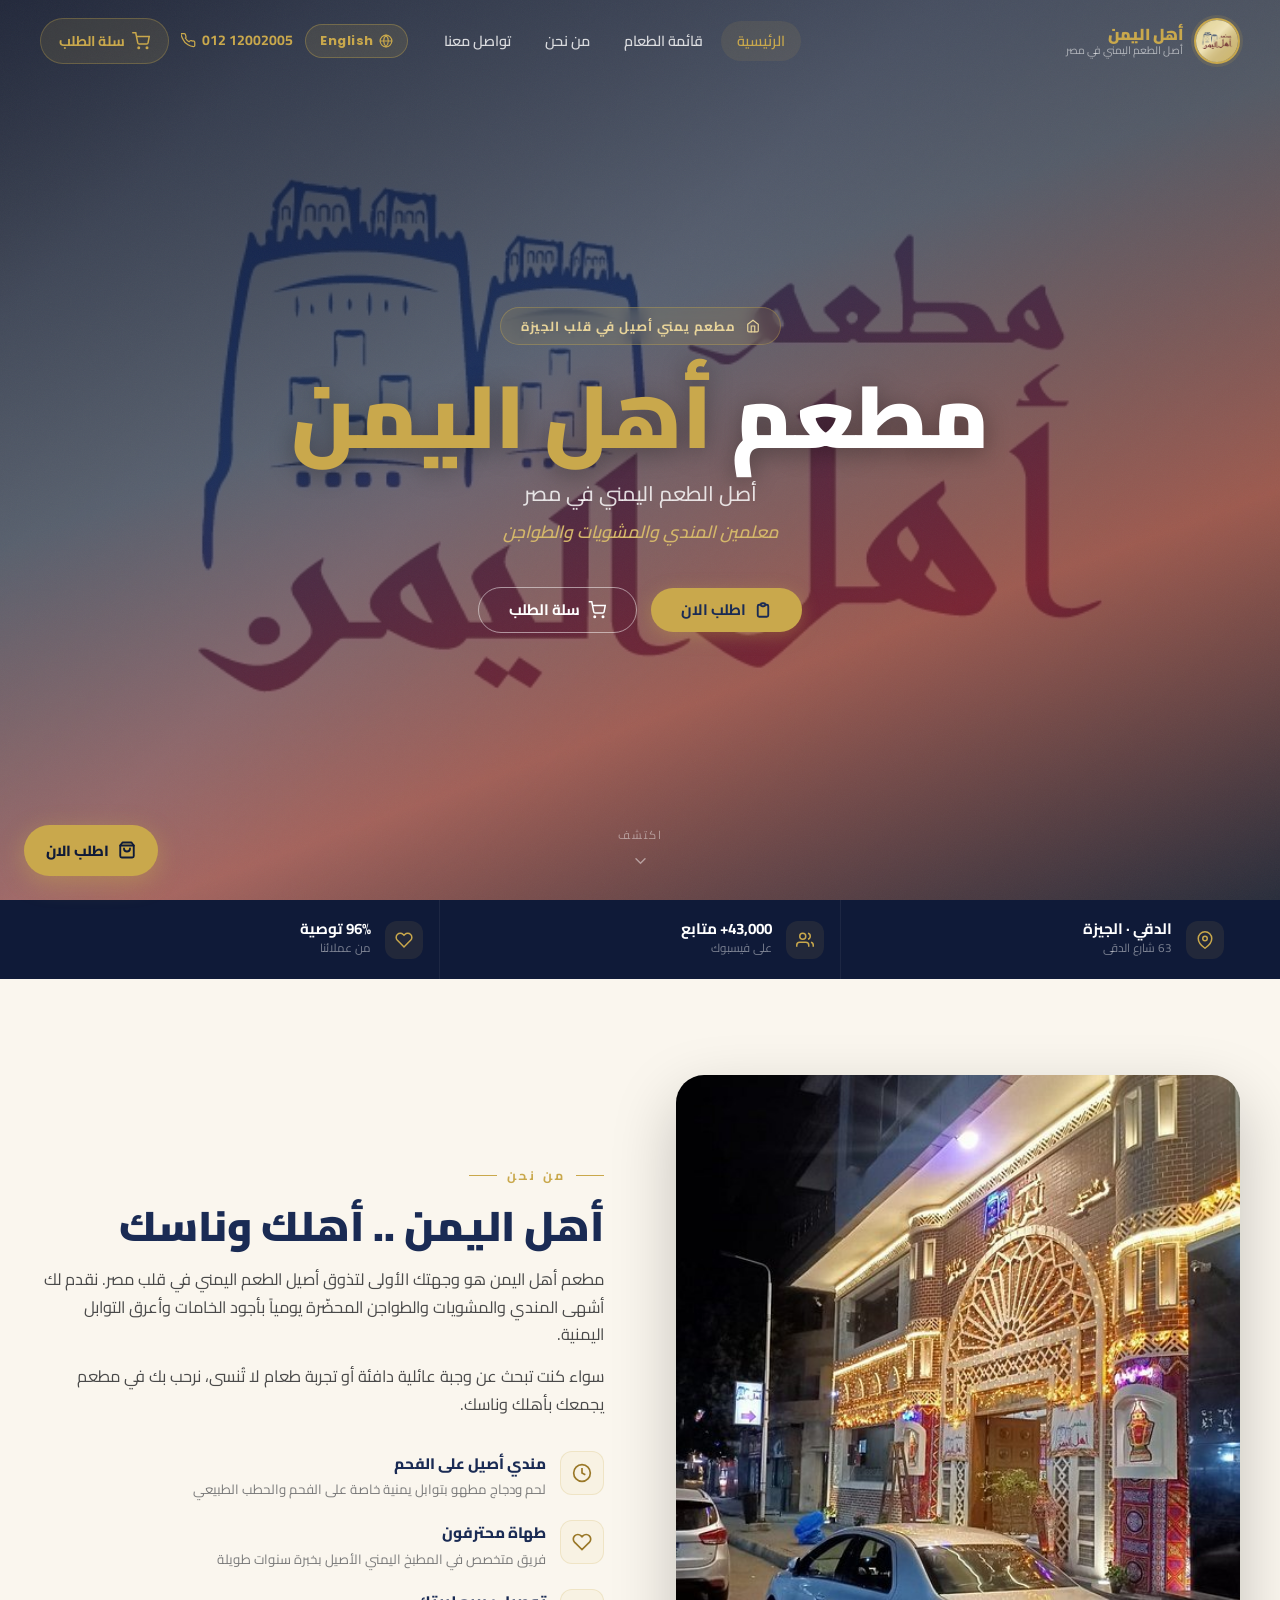
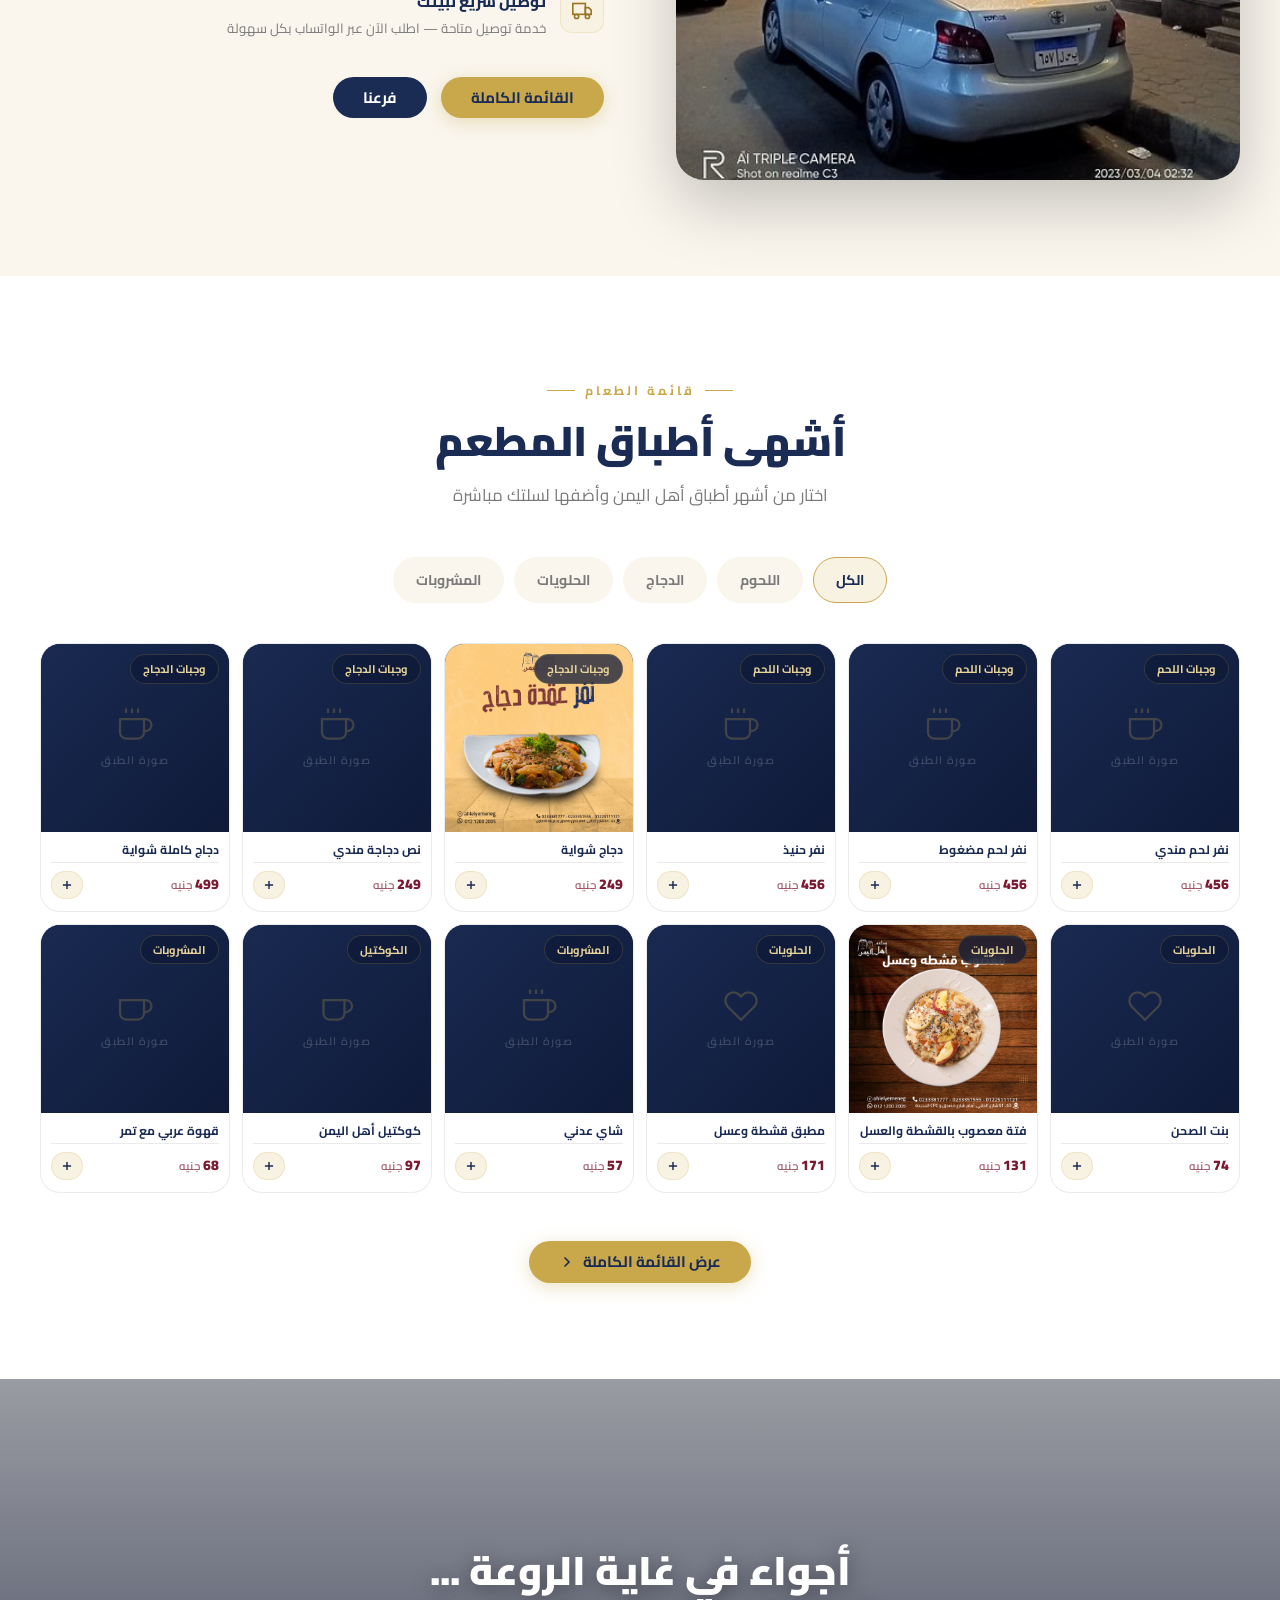
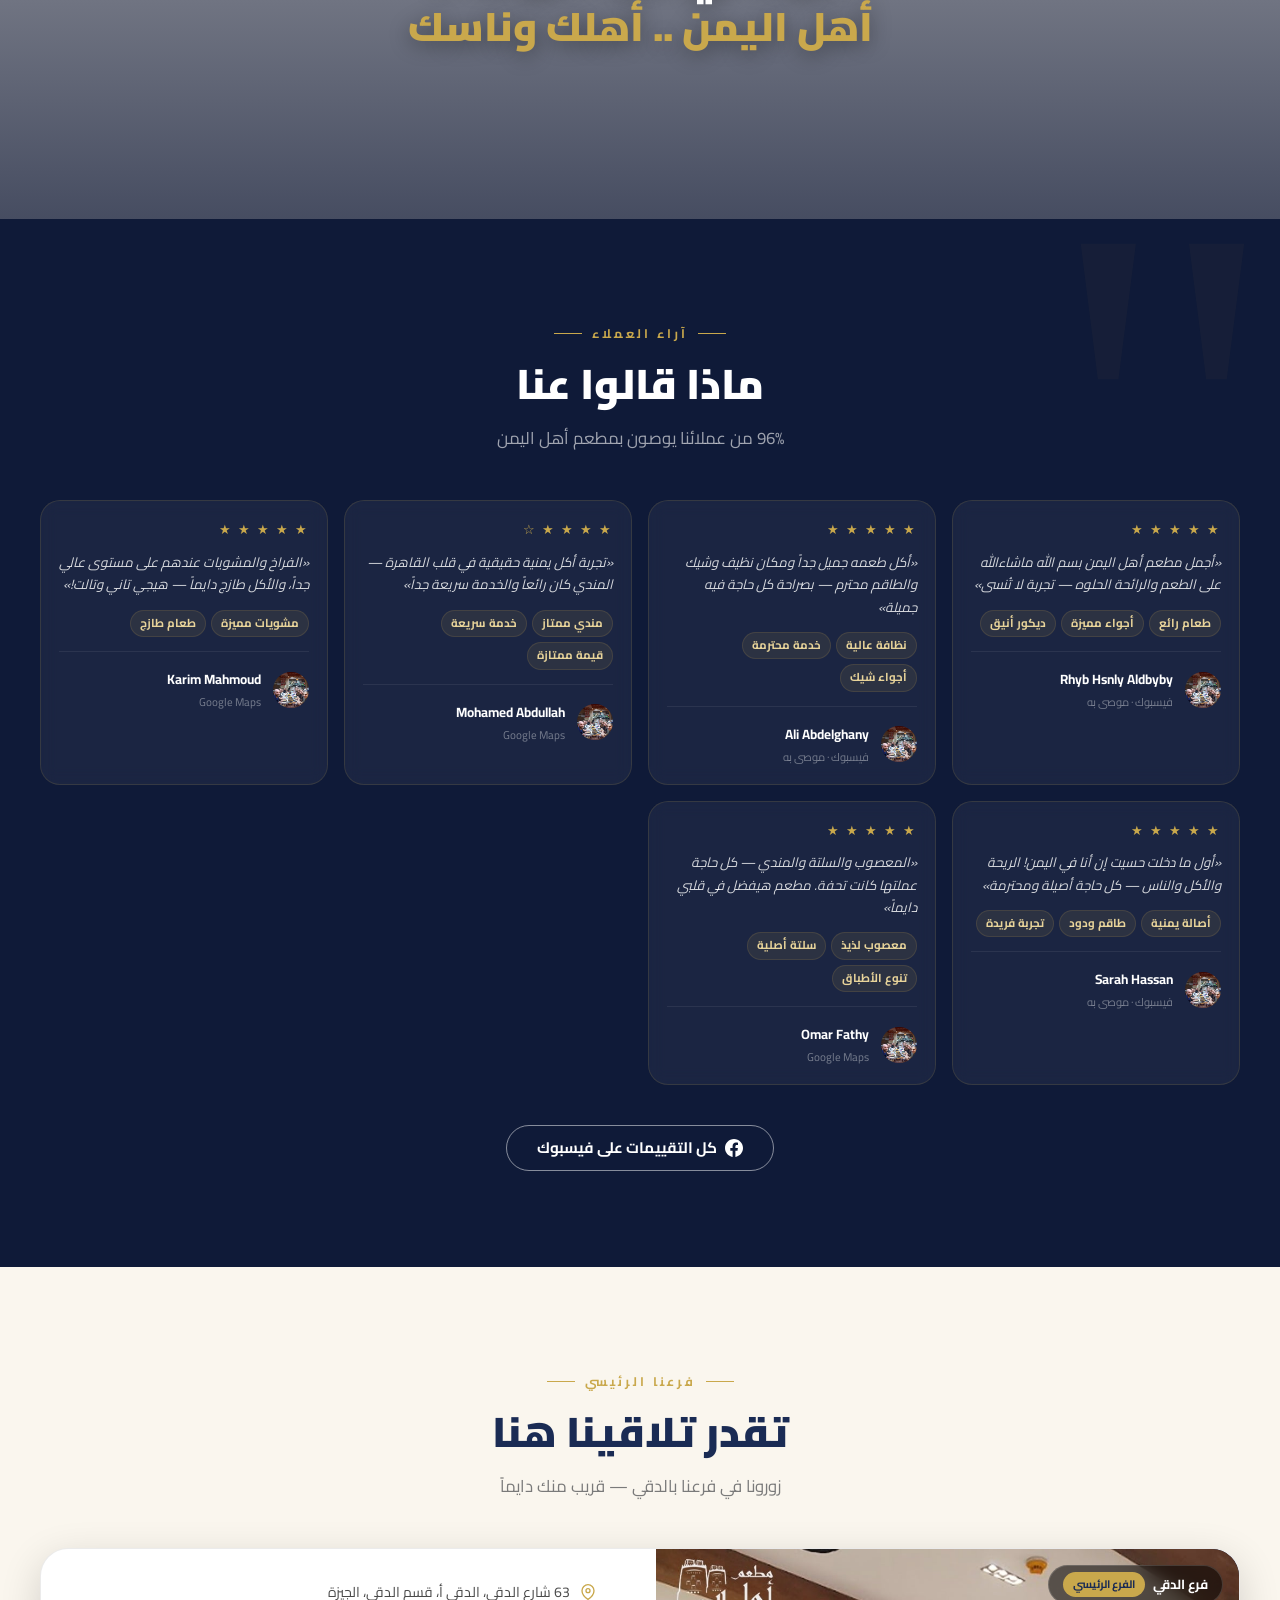
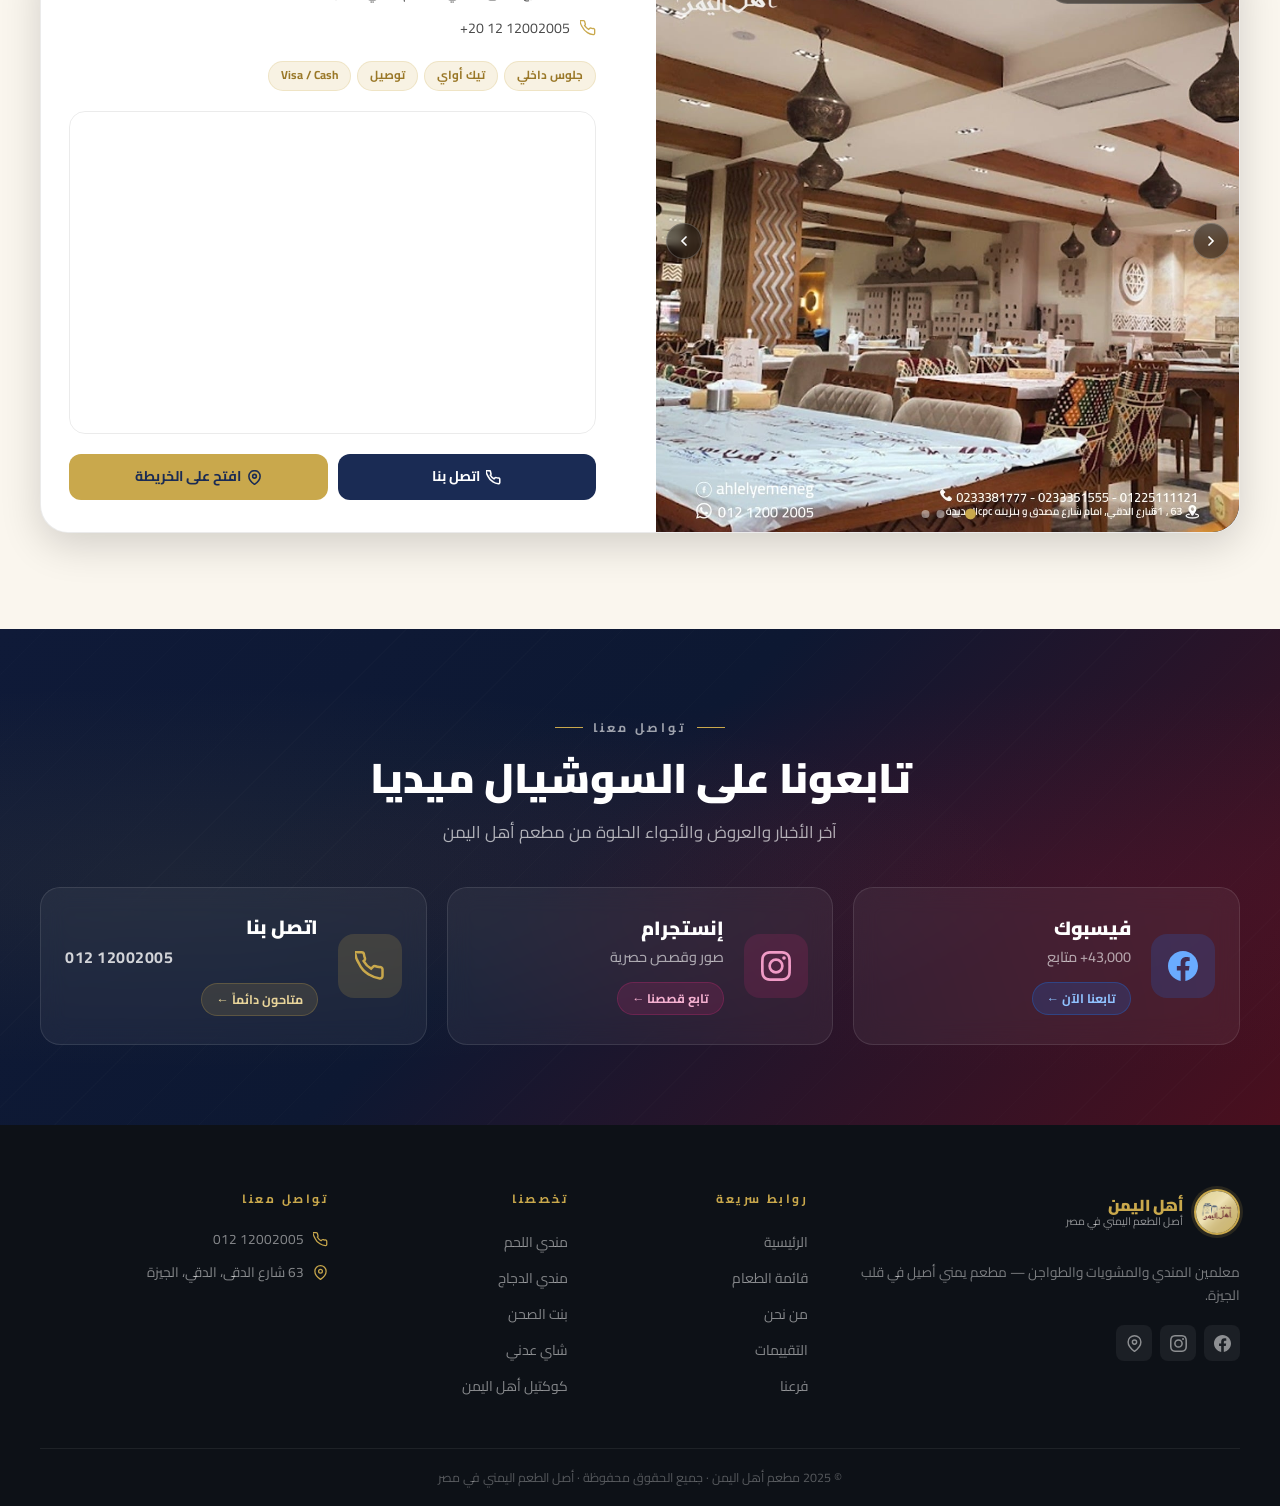
==== commit 737ed012: "Add floating Order Now button and rename View Menu to Order Now Co-Authored-By: Claude Sonnet 4.6 <n" ====
--- a/index.html
+++ b/index.html
@@ -111,7 +111,7 @@
     <div class="hero-ctas">
       <a href="menu.html" class="btn btn-gold">
         <svg width="18" height="18" viewBox="0 0 24 24" fill="none" stroke="currentColor" stroke-width="2.5" stroke-linecap="round"><path d="M9 5H7a2 2 0 00-2 2v12a2 2 0 002 2h10a2 2 0 002-2V7a2 2 0 00-2-2h-2M9 5a2 2 0 002 2h2a2 2 0 002-2M9 5a2 2 0 012-2h2a2 2 0 012 2"/></svg>
-        <span data-ar="شوف القائمة">View Menu</span>
+        <span data-ar="اطلب الان">Order Now</span>
       </a>
       <button class="btn btn-ghost" onclick="openCart()">
         <svg width="18" height="18" viewBox="0 0 24 24" fill="none" stroke="currentColor" stroke-width="2"><circle cx="9" cy="21" r="1"/><circle cx="20" cy="21" r="1"/><path d="M1 1h4l2.68 13.39a2 2 0 002 1.61h9.72a2 2 0 002-1.61L23 6H6"/></svg>
@@ -887,7 +887,7 @@
       </div>
       <h3 data-ar="سلتك فارغة">Your Cart is Empty</h3>
       <p data-ar="أضف أطباقك المفضلة من القائمة">Add your favorite dishes from the menu</p>
-      <a href="menu.html" class="btn btn-gold" style="font-size:0.88rem;padding:10px 24px;" onclick="closeCart()" data-ar="شوف القائمة">View Menu</a>
+      <a href="menu.html" class="btn btn-gold" style="font-size:0.88rem;padding:10px 24px;" onclick="closeCart()" data-ar="اطلب الان">Order Now</a>
     </div>
     <div class="cart-items-list" id="cartItemsList"></div>
   </div>
@@ -977,6 +977,12 @@
   <span data-ar="تمت إضافة">Added</span> <strong class="toast-name"></strong> <span data-ar="للسلة">to cart</span>
 </div>
 
+<!-- FLOATING ORDER NOW BUTTON -->
+<a href="menu.html#sec-meat" class="float-order" id="floatOrder">
+  <svg viewBox="0 0 24 24" fill="none" stroke="currentColor" stroke-width="2.5" stroke-linecap="round" stroke-linejoin="round"><path d="M6 2 3 6v14a2 2 0 002 2h14a2 2 0 002-2V6l-3-4z"/><line x1="3" y1="6" x2="21" y2="6"/><path d="M16 10a4 4 0 01-8 0"/></svg>
+  <span data-ar="اطلب الان">Order Now</span>
+</a>
+
 <!-- ORDER SUCCESS OVERLAY -->
 <div class="order-success-overlay" id="orderSuccessOverlay">
   <div class="order-success-card">
--- a/css/style.css
+++ b/css/style.css
@@ -1810,3 +1810,22 @@
 }
 .order-success-btn:hover { opacity: 0.88; transform: translateY(-1px); }
 
+/* ───────────────────────────────────────────
+   FLOATING ORDER NOW BUTTON
+─────────────────────────────────────────── */
+.float-order {
+  position: fixed; bottom: 24px; left: 24px; z-index: 910;
+  display: inline-flex; align-items: center; gap: 9px;
+  background: var(--gold); color: var(--navy-dark);
+  border: none; border-radius: var(--r-full);
+  padding: 13px 22px; font-size: 0.92rem; font-weight: 800;
+  cursor: pointer; text-decoration: none;
+  box-shadow: 0 6px 24px rgba(201,168,76,0.45);
+  transition: transform 0.2s var(--ease), box-shadow 0.2s var(--ease), opacity 0.2s;
+  white-space: nowrap;
+}
+.float-order:hover { transform: translateY(-3px); box-shadow: 0 10px 32px rgba(201,168,76,0.55); }
+.float-order:active { transform: translateY(0); }
+.float-order svg { width: 18px; height: 18px; flex-shrink: 0; }
+html[dir="ltr"] .float-order { left: auto; right: 24px; }
+
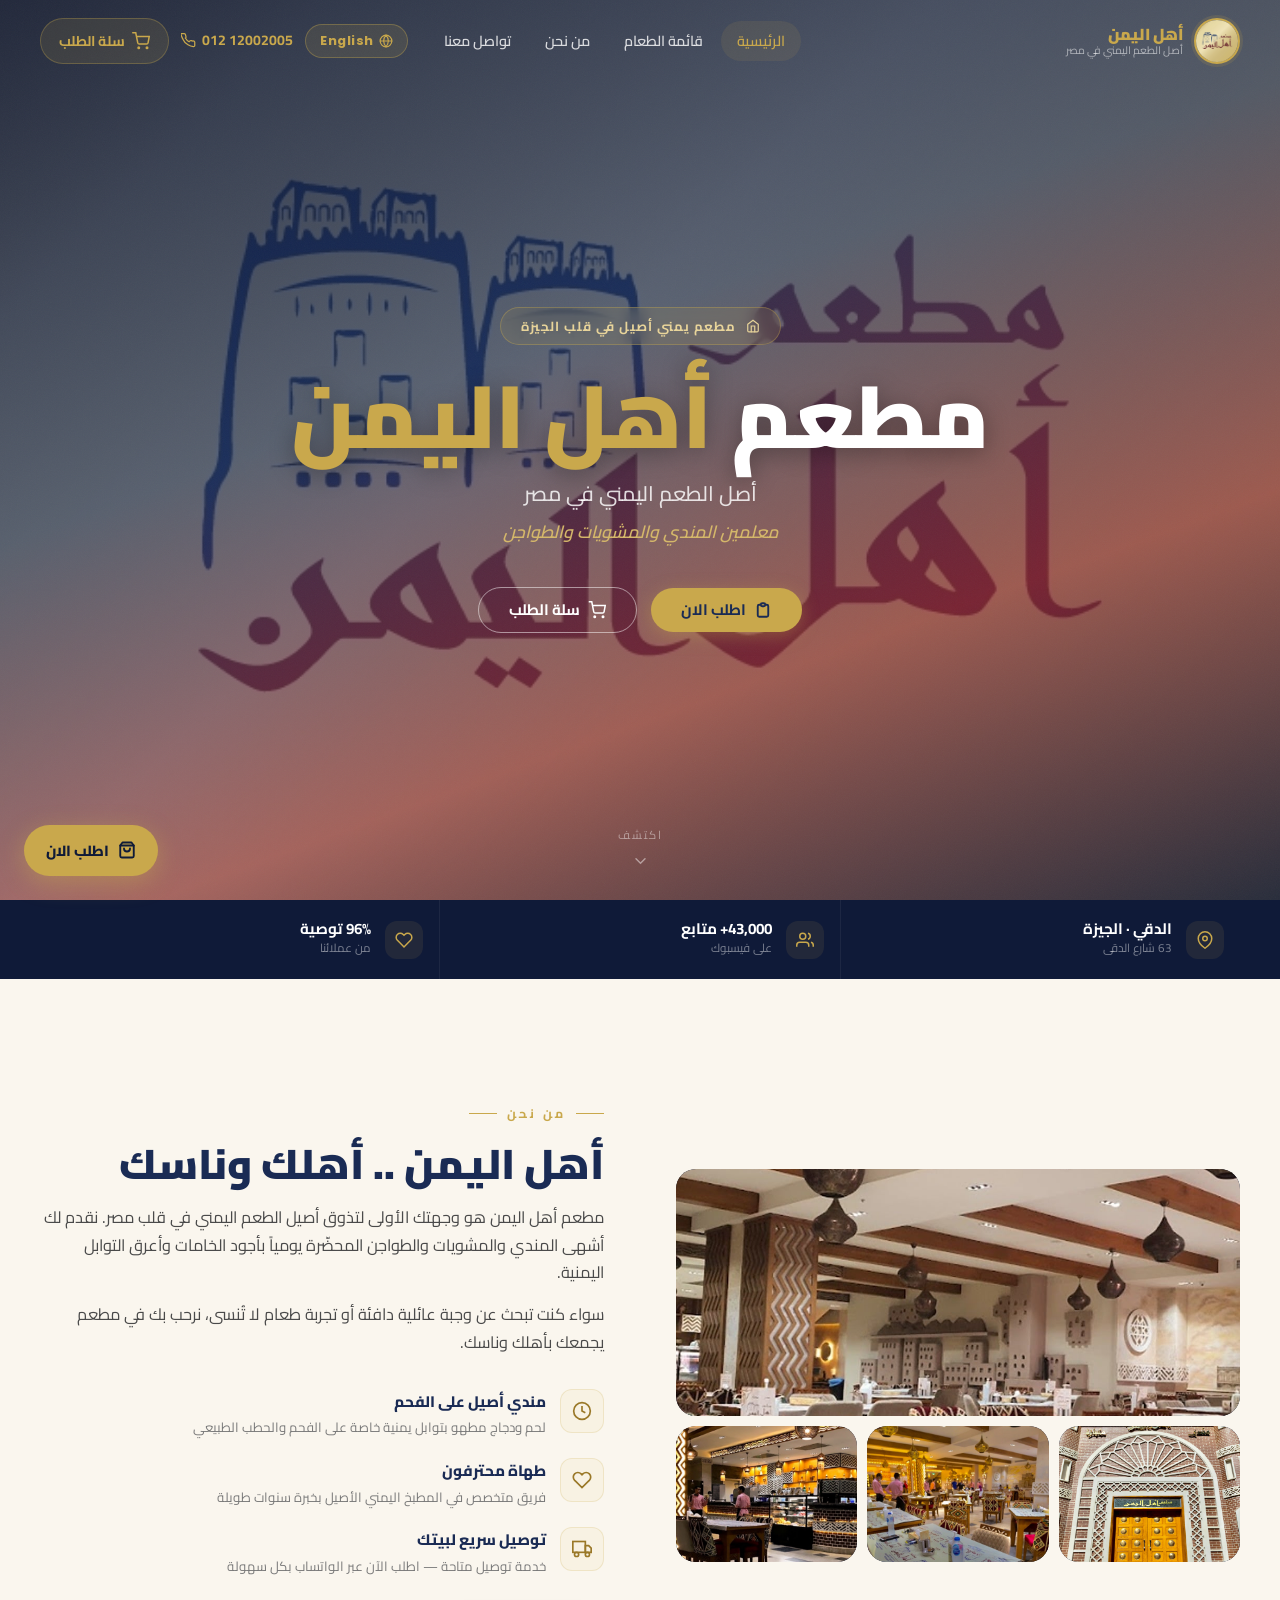
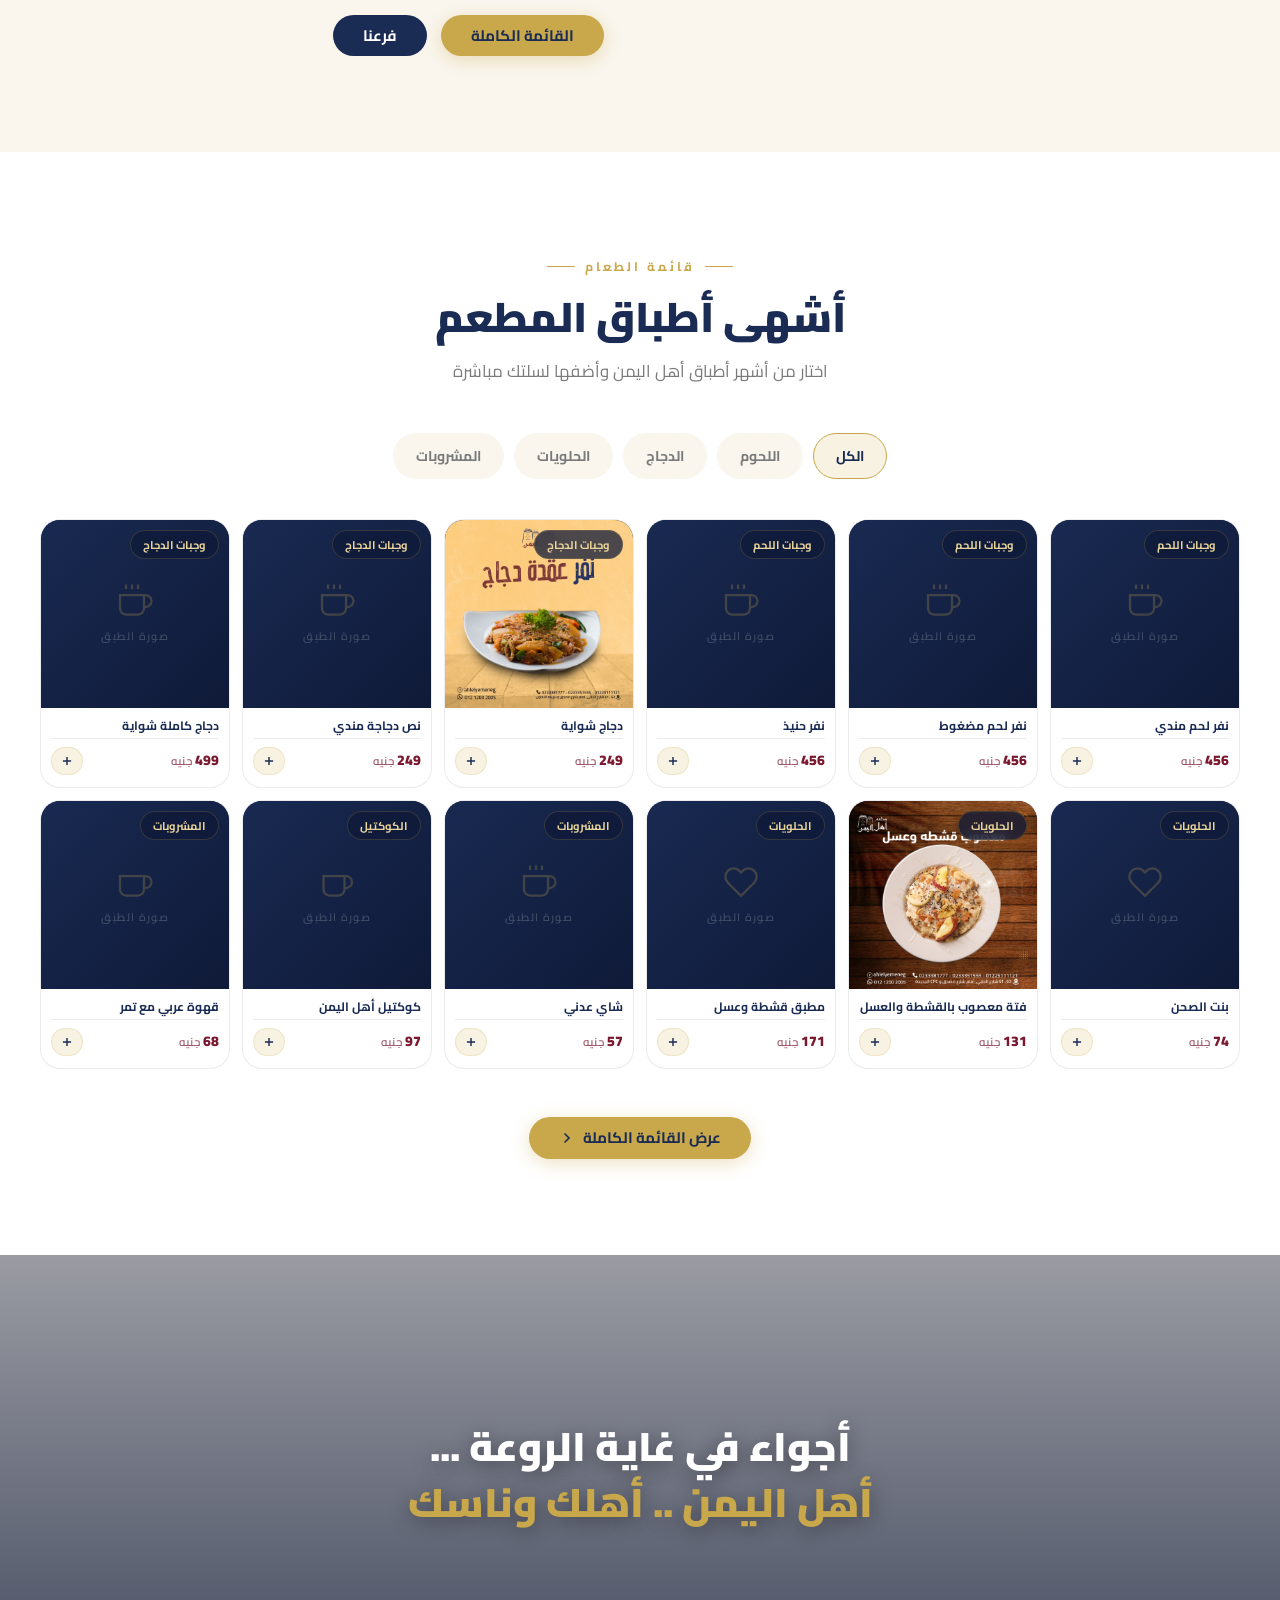
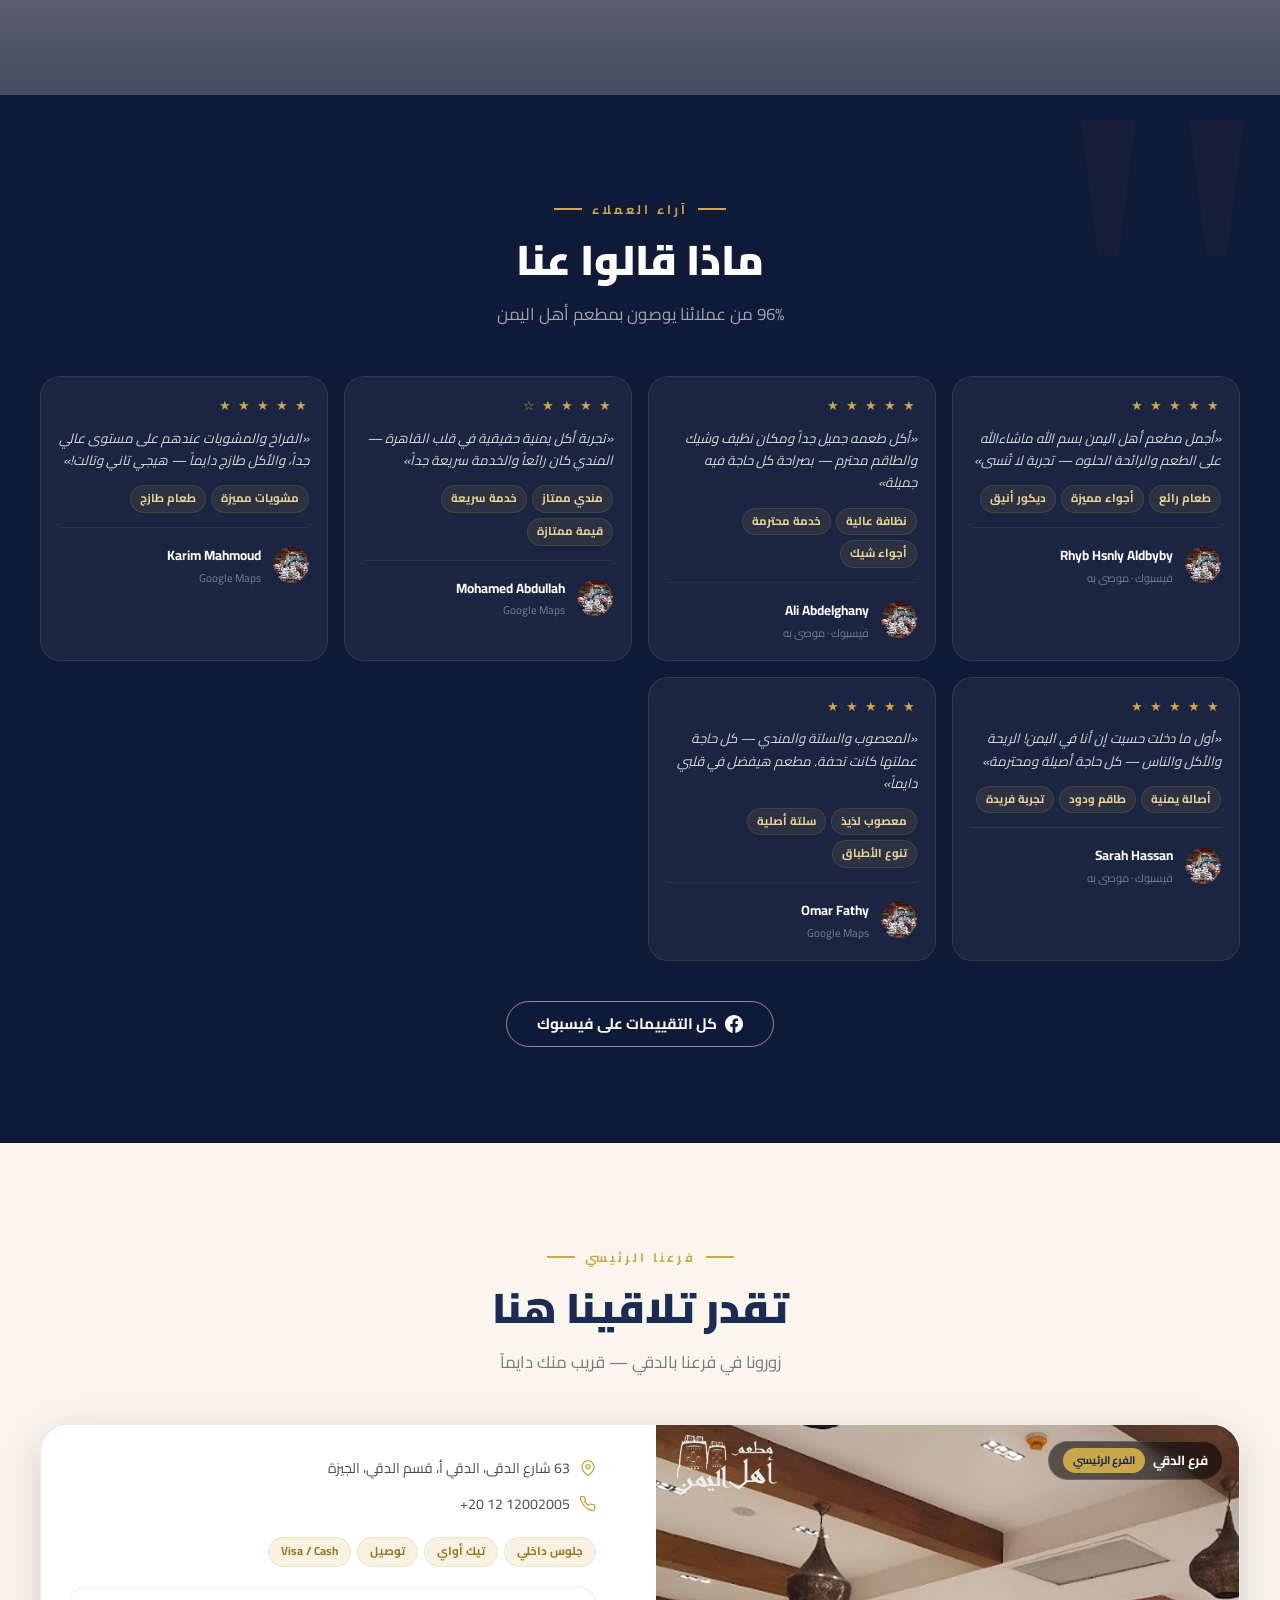
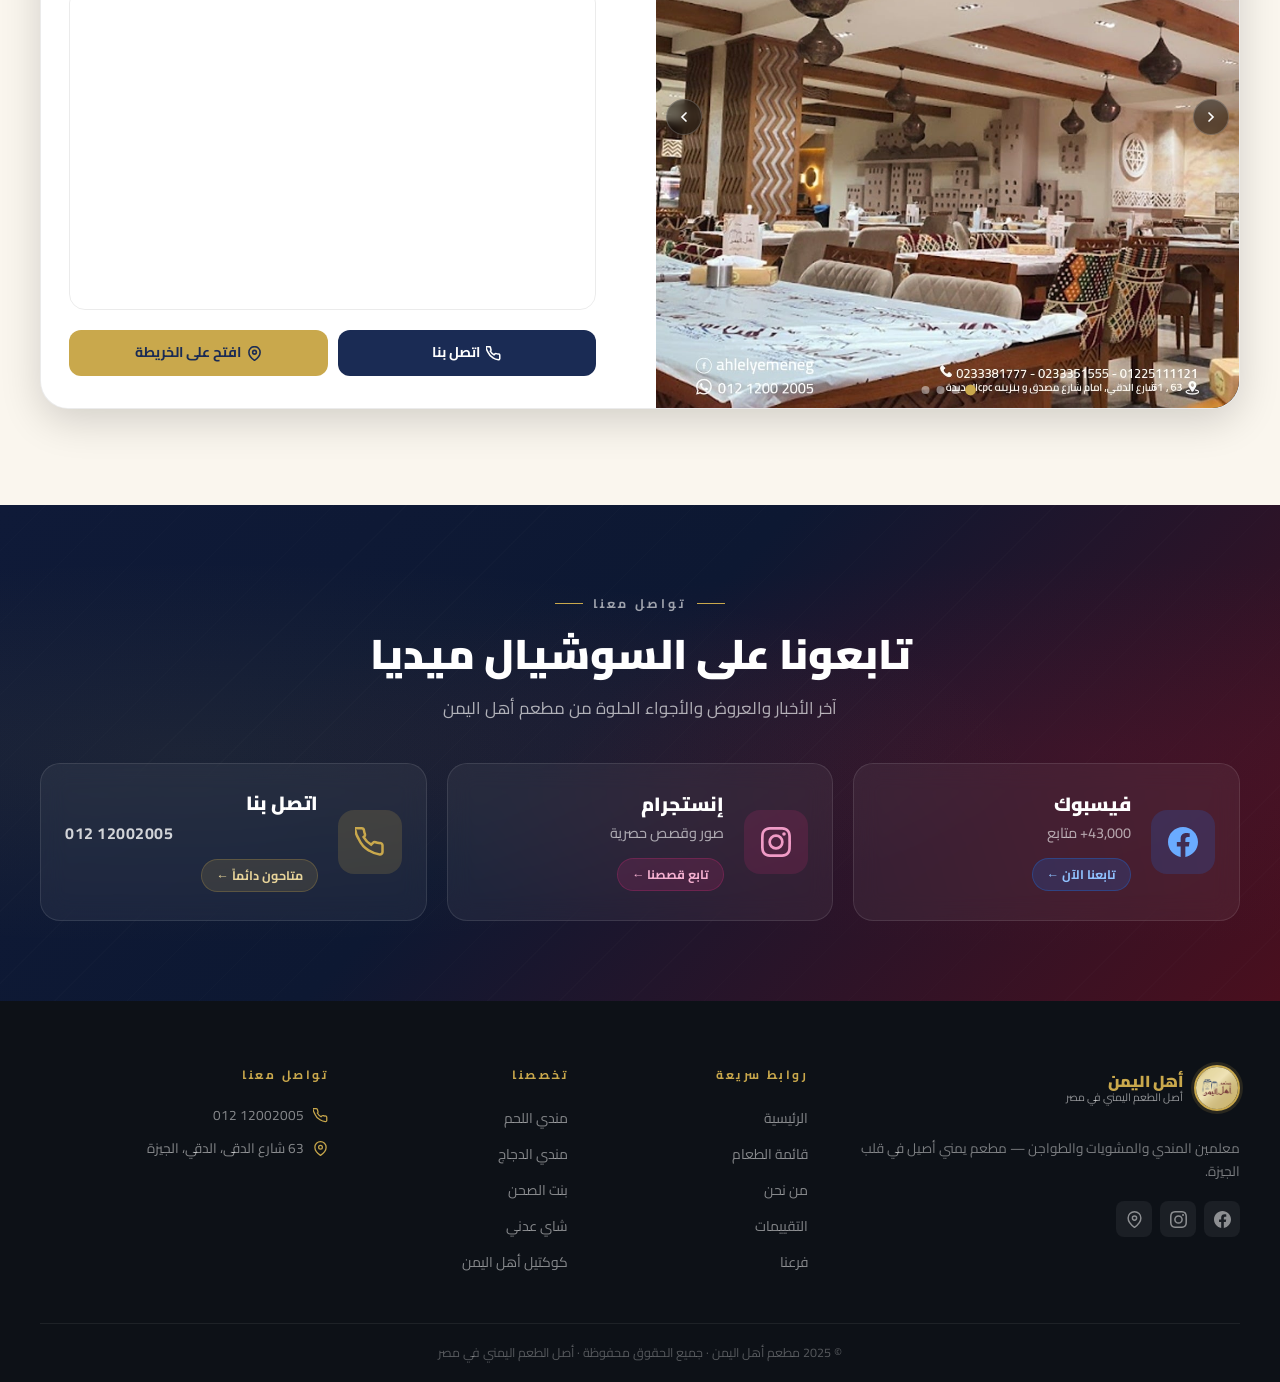
==== commit 02f589b6: "Replace single about photo with 4-photo grid on homepage; revert about.html story layout Co-Authored" ====
--- a/index.html
+++ b/index.html
@@ -163,8 +163,19 @@
 <section class="about-section" id="about">
   <div class="container about-grid">
     <div class="about-visual reveal">
-      <div class="about-video-wrap">
-        <img src="photos/ww.jpg" alt="مطعم أهل اليمن" style="width:100%;height:100%;object-fit:cover;display:block;max-width:none;">
+      <div class="about-photo-grid">
+        <div class="ap-slot">
+          <img src="photos/NEW PHOTOS/PLACE.jpg" alt="مطعم أهل اليمن" loading="lazy">
+        </div>
+        <div class="ap-slot">
+          <img src="photos/NEW PHOTOS/PLACE 1.jpg" alt="مطعم أهل اليمن" loading="lazy">
+        </div>
+        <div class="ap-slot">
+          <img src="photos/NEW PHOTOS/PLACE2.jpg" alt="مطعم أهل اليمن" loading="lazy">
+        </div>
+        <div class="ap-slot">
+          <img src="photos/NEW PHOTOS/PLACE 3.jpg" alt="مطعم أهل اليمن" loading="lazy">
+        </div>
       </div>
     </div>
 
--- a/css/style.css
+++ b/css/style.css
@@ -515,6 +515,24 @@
   aspect-ratio: 4/5; box-shadow: var(--shadow-xl);
 }
 .about-video-wrap video { width: 100%; height: 100%; object-fit: cover; max-width: none; min-width: 100%; }
+
+/* Photo grid replacing single image in about section */
+.about-photo-grid {
+  display: grid; grid-template-columns: 1fr 1fr 1fr; gap: 10px;
+}
+.about-photo-grid .ap-slot {
+  border-radius: var(--r-xl); overflow: hidden;
+  position: relative; aspect-ratio: 4/3;
+  background: var(--navy-dark);
+}
+.about-photo-grid .ap-slot:first-child {
+  grid-column: 1 / -1; aspect-ratio: 16/7;
+}
+.about-photo-grid .ap-slot img {
+  position: absolute; inset: 0; width: 100%; height: 100%; object-fit: cover;
+  transition: transform 0.4s var(--ease);
+}
+.about-photo-grid .ap-slot:hover img { transform: scale(1.04); }
 .about-stat-card {
   position: absolute; bottom: -20px; left: -20px;
   background: var(--gold); color: var(--navy);
@@ -1477,7 +1495,7 @@
   .trust-item { flex: 1 1 50%; }
   .trust-item:nth-child(4n) { border-inline-end: none; }
   .hero-ctas { flex-direction: column; align-items: center; }
-  .footer-grid { grid-template-columns: 1fr; gap: var(--sp-8); }
+  .footer-grid { grid-template-columns: 1fr 1fr; gap: var(--sp-8); }
   .ambiance-strip { height: 300px; }
 }
 
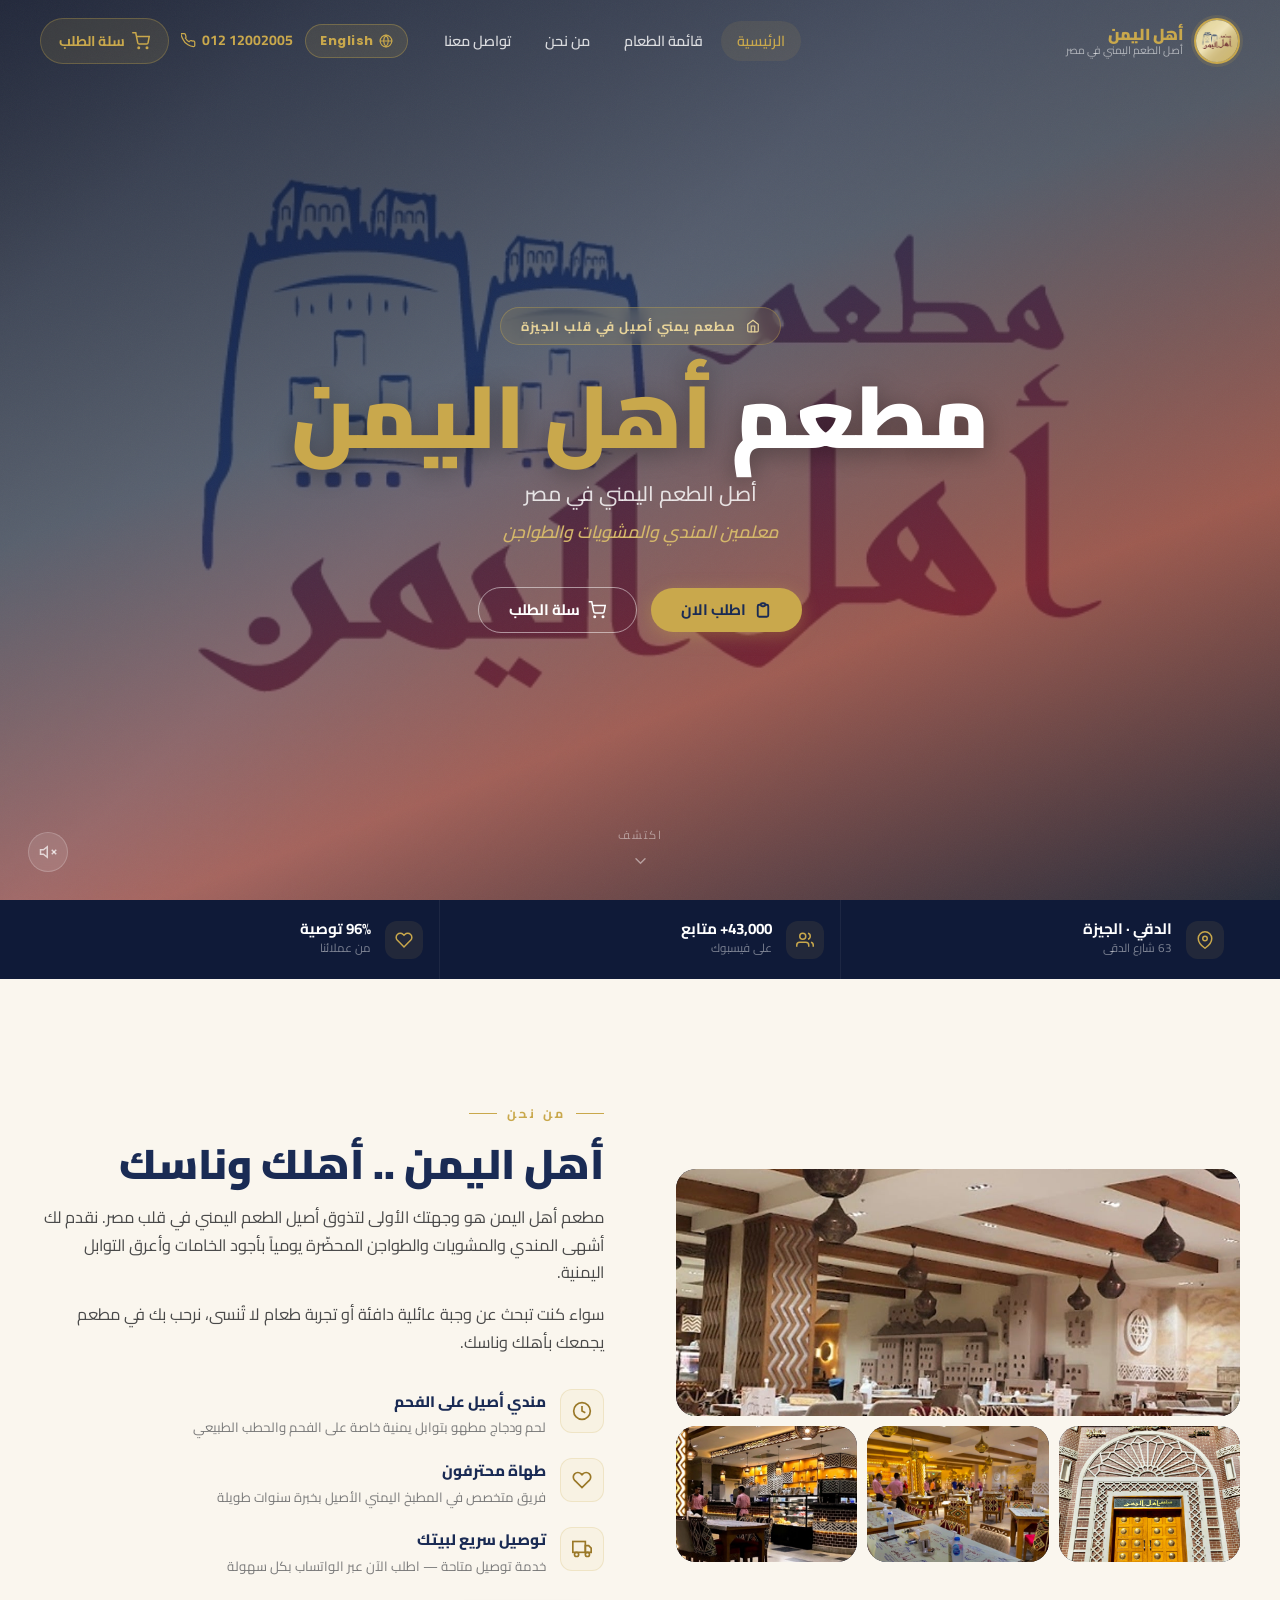
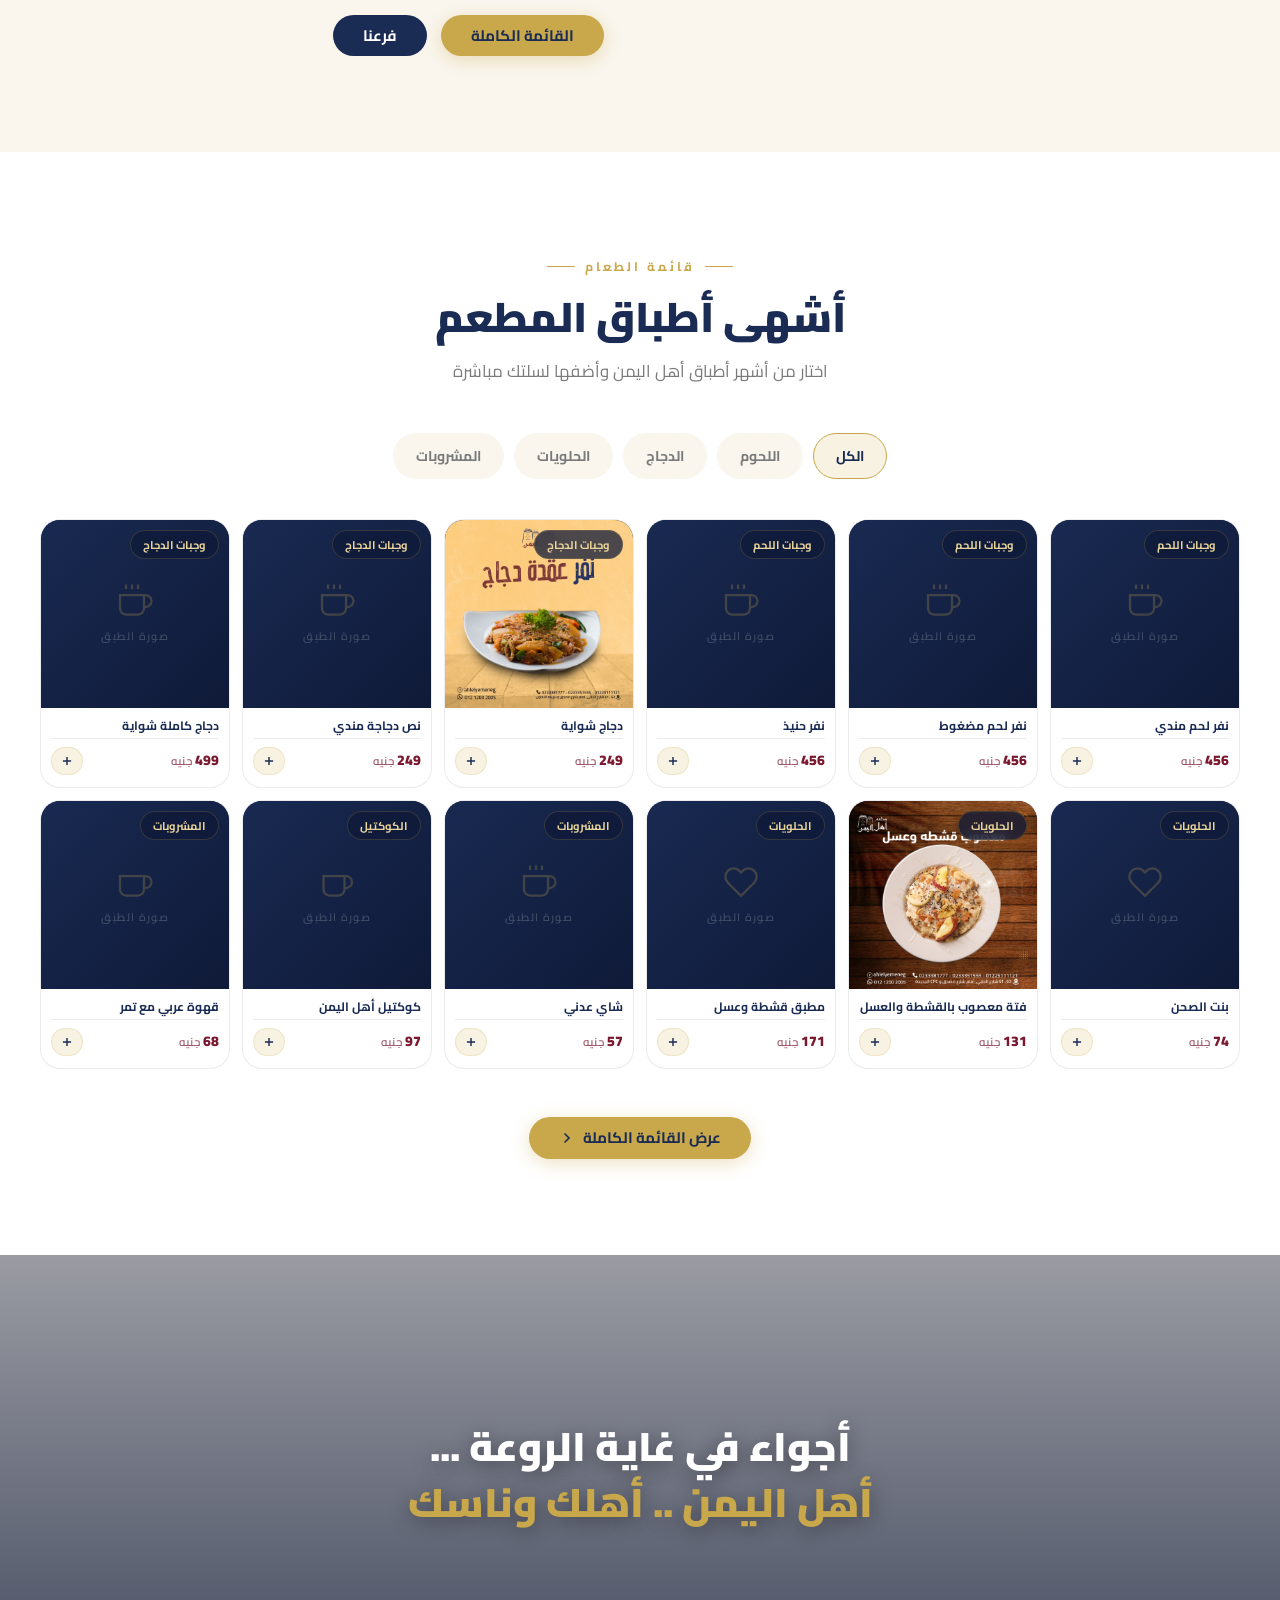
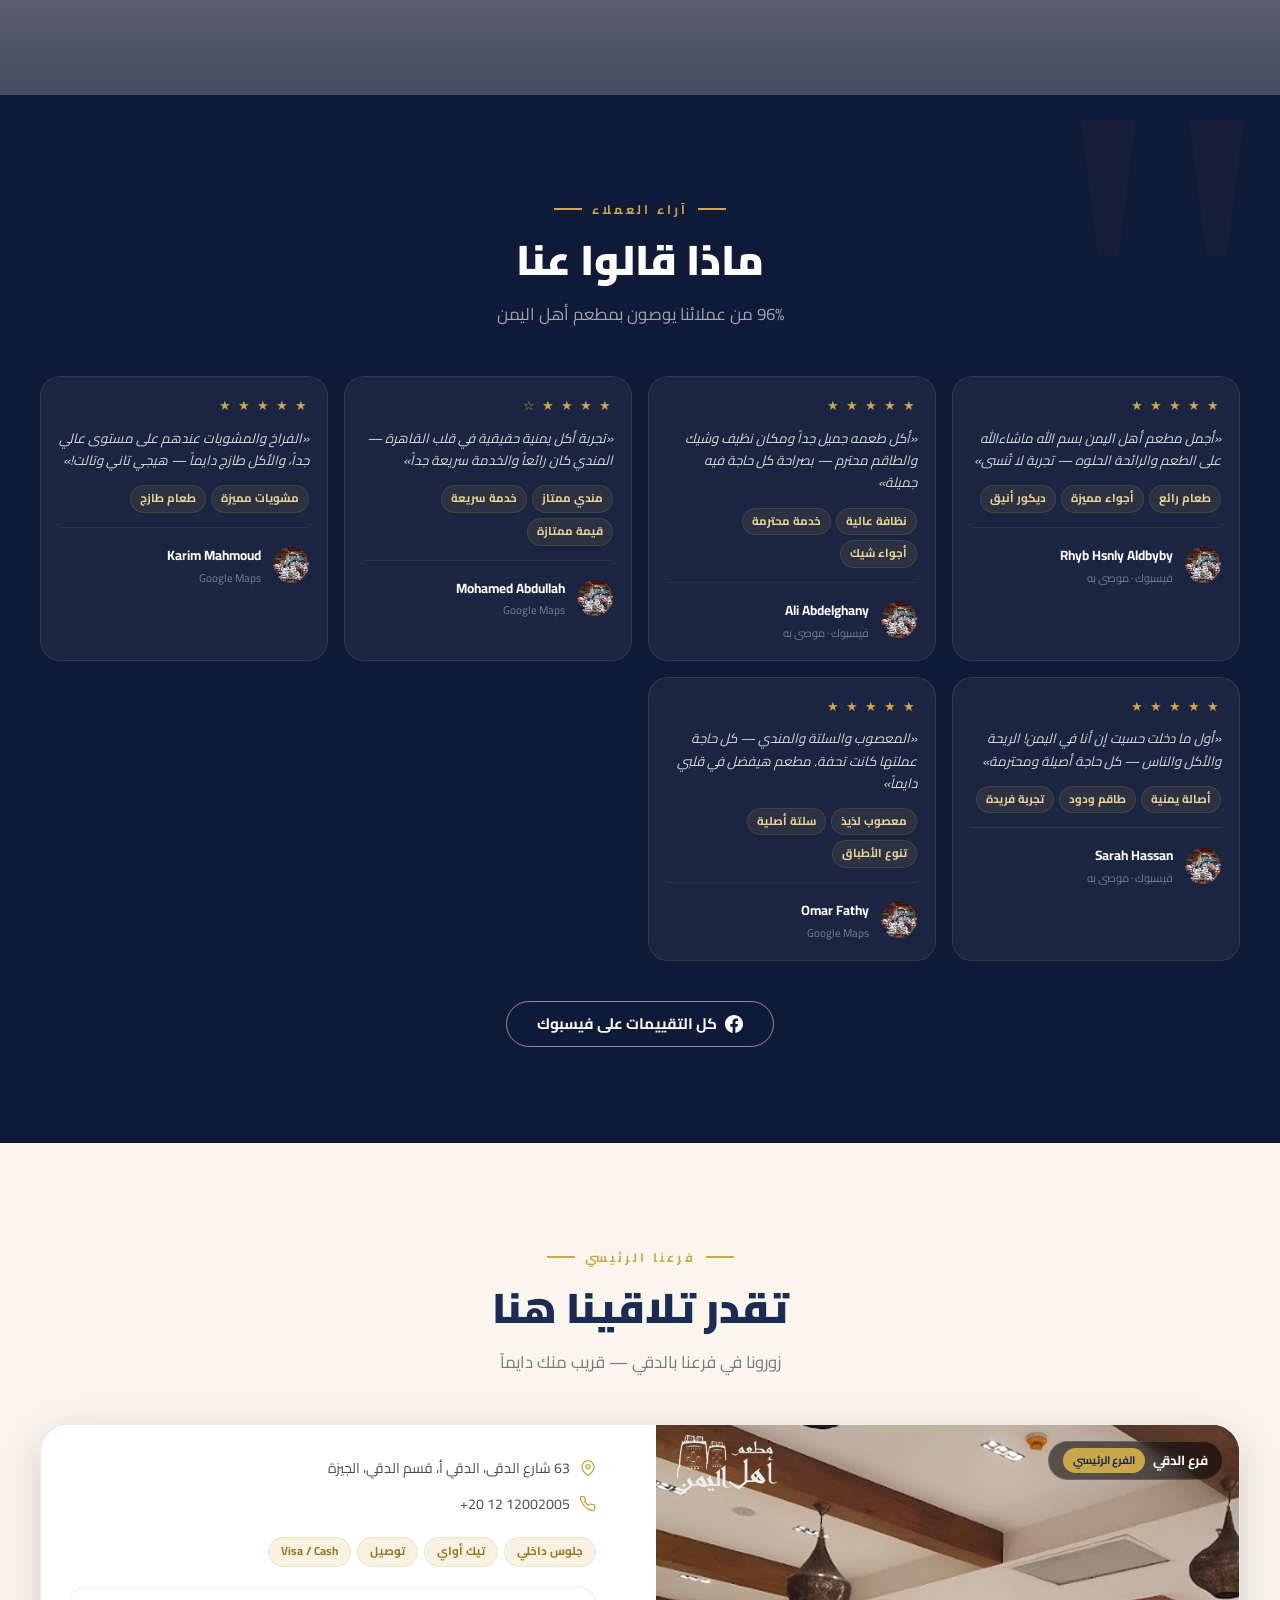
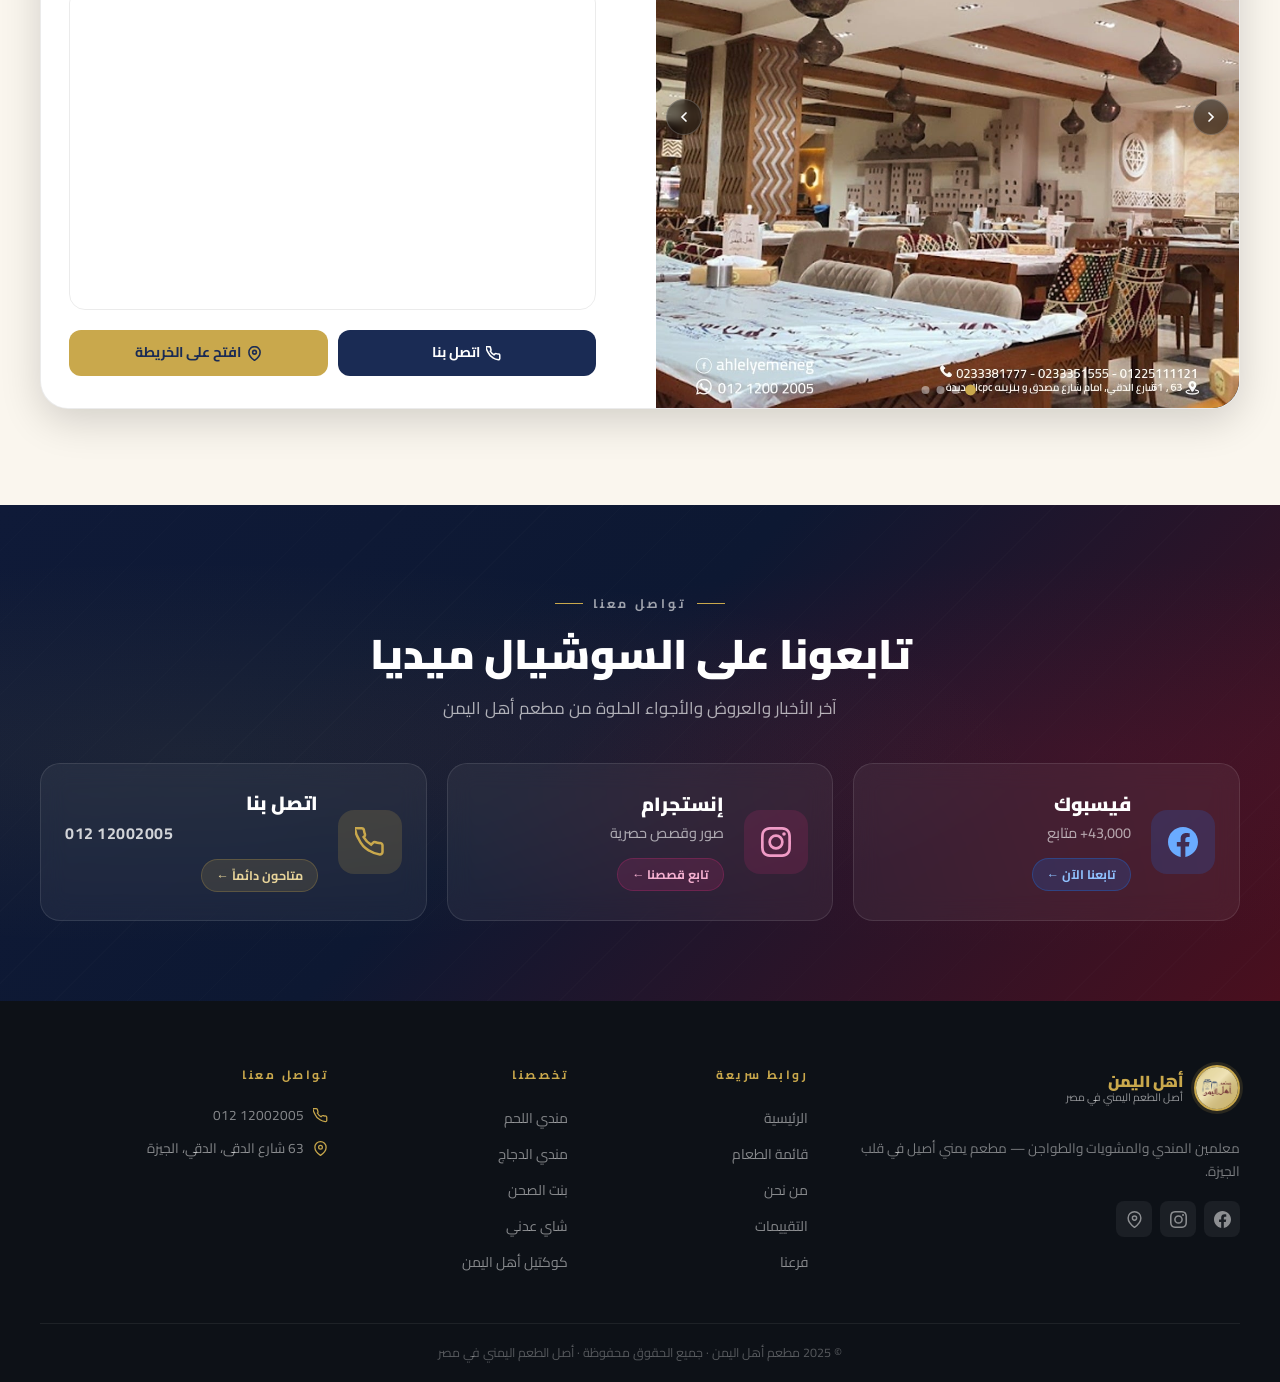
==== commit add0352c: "Add delivery/pickup selector to checkout modal - New styled radio cards (توصيل / استلام من الفرع) de" ====
--- a/index.html
+++ b/index.html
@@ -943,10 +943,38 @@
         <input class="co-input" type="tel" id="orderPhone" placeholder="01xxxxxxxxx" dir="ltr">
         <p class="field-error" id="errPhone" data-ar="رقم الهاتف مطلوب">Phone number is required</p>
       </div>
+      <div class="co-field co-order-type">
+        <label><span data-ar="طريقة الاستلام">Order Type</span></label>
+        <div class="co-type-options">
+          <label class="co-type-card selected" id="lblDelivery">
+            <input type="radio" name="orderType" value="delivery" checked>
+            <svg viewBox="0 0 24 24" fill="none" stroke="currentColor" stroke-width="2" stroke-linecap="round" stroke-linejoin="round"><rect x="1" y="3" width="15" height="13" rx="1"/><path d="M16 8h4l3 3v4h-7V8z"/><circle cx="5.5" cy="18.5" r="2.5"/><circle cx="18.5" cy="18.5" r="2.5"/></svg>
+            <span data-ar="توصيل">Delivery</span>
+          </label>
+          <label class="co-type-card" id="lblPickup">
+            <input type="radio" name="orderType" value="pickup">
+            <svg viewBox="0 0 24 24" fill="none" stroke="currentColor" stroke-width="2" stroke-linecap="round" stroke-linejoin="round"><path d="M3 9l9-7 9 7v11a2 2 0 01-2 2H5a2 2 0 01-2-2z"/><polyline points="9 22 9 12 15 12 15 22"/></svg>
+            <span data-ar="استلام من الفرع">Pickup</span>
+          </label>
+        </div>
+      </div>
+      <div id="fieldAddress">
       <div class="co-field">
         <label><span data-ar="عنوانك بالتفصيل">Detailed Address</span> <span class="req">*</span></label>
         <textarea class="co-input" id="orderAddress" rows="2" placeholder="Street name, building number, floor, apartment..." data-ar-placeholder="اسم الشارع، رقم العمارة، الدور، الشقة..."></textarea>
         <p class="field-error" id="errAddress" data-ar="العنوان مطلوب">Address is required</p>
+      </div>
+      </div>
+      <div id="fieldBranch" style="display:none">
+      <div class="co-field">
+        <div class="co-branch-card">
+          <svg viewBox="0 0 24 24" fill="none" stroke="currentColor" stroke-width="2" stroke-linecap="round" stroke-linejoin="round"><path d="M21 10c0 7-9 13-9 13s-9-6-9-13a9 9 0 0118 0z"/><circle cx="12" cy="10" r="3"/></svg>
+          <div>
+            <div class="co-branch-name" data-ar="فرع الدقي">Dokki Branch</div>
+            <div class="co-branch-addr" data-ar="63 شارع الدقى، الدقي، الجيزة">63 Dokki St., Dokki, Giza</div>
+          </div>
+        </div>
+      </div>
       </div>
       <div class="co-field">
         <label><span data-ar="ملاحظات">Notes</span> <span class="opt" data-ar="(اختياري)">(Optional)</span></label>
--- a/css/style.css
+++ b/css/style.css
@@ -1413,6 +1413,28 @@
   font-size: 0.75rem; color: var(--maroon); margin-top: 4px; display: none;
 }
 .field-error.show { display: block; }
+
+/* ─── Delivery / Pickup selector ─── */
+.co-type-options { display: grid; grid-template-columns: 1fr 1fr; gap: 10px; }
+.co-type-card {
+  display: flex; flex-direction: column; align-items: center; justify-content: center;
+  gap: 7px; padding: 14px 10px; cursor: pointer;
+  border: 2px solid var(--border-2); border-radius: var(--r-md);
+  background: var(--cream); transition: border-color var(--t), background var(--t), color var(--t);
+  font-size: 0.85rem; font-weight: 700; color: var(--text-muted); text-align: center;
+}
+.co-type-card input[type="radio"] { display: none; }
+.co-type-card svg { width: 28px; height: 28px; stroke: var(--text-muted); transition: stroke var(--t); }
+.co-type-card.selected { border-color: var(--gold); background: var(--gold-bg); color: var(--navy); }
+.co-type-card.selected svg { stroke: var(--gold); }
+.co-branch-card {
+  display: flex; align-items: center; gap: 12px;
+  padding: 13px 16px; background: var(--gold-bg);
+  border: 1.5px solid var(--gold); border-radius: var(--r-md);
+}
+.co-branch-card svg { width: 20px; height: 20px; flex-shrink: 0; stroke: var(--gold); }
+.co-branch-name { font-size: 0.9rem; font-weight: 800; color: var(--navy); }
+.co-branch-addr { font-size: 0.78rem; color: var(--text-muted); margin-top: 3px; }
 
 /* ─────────────────────────────────────
    TOAST NOTIFICATION (corner — non-intrusive)
